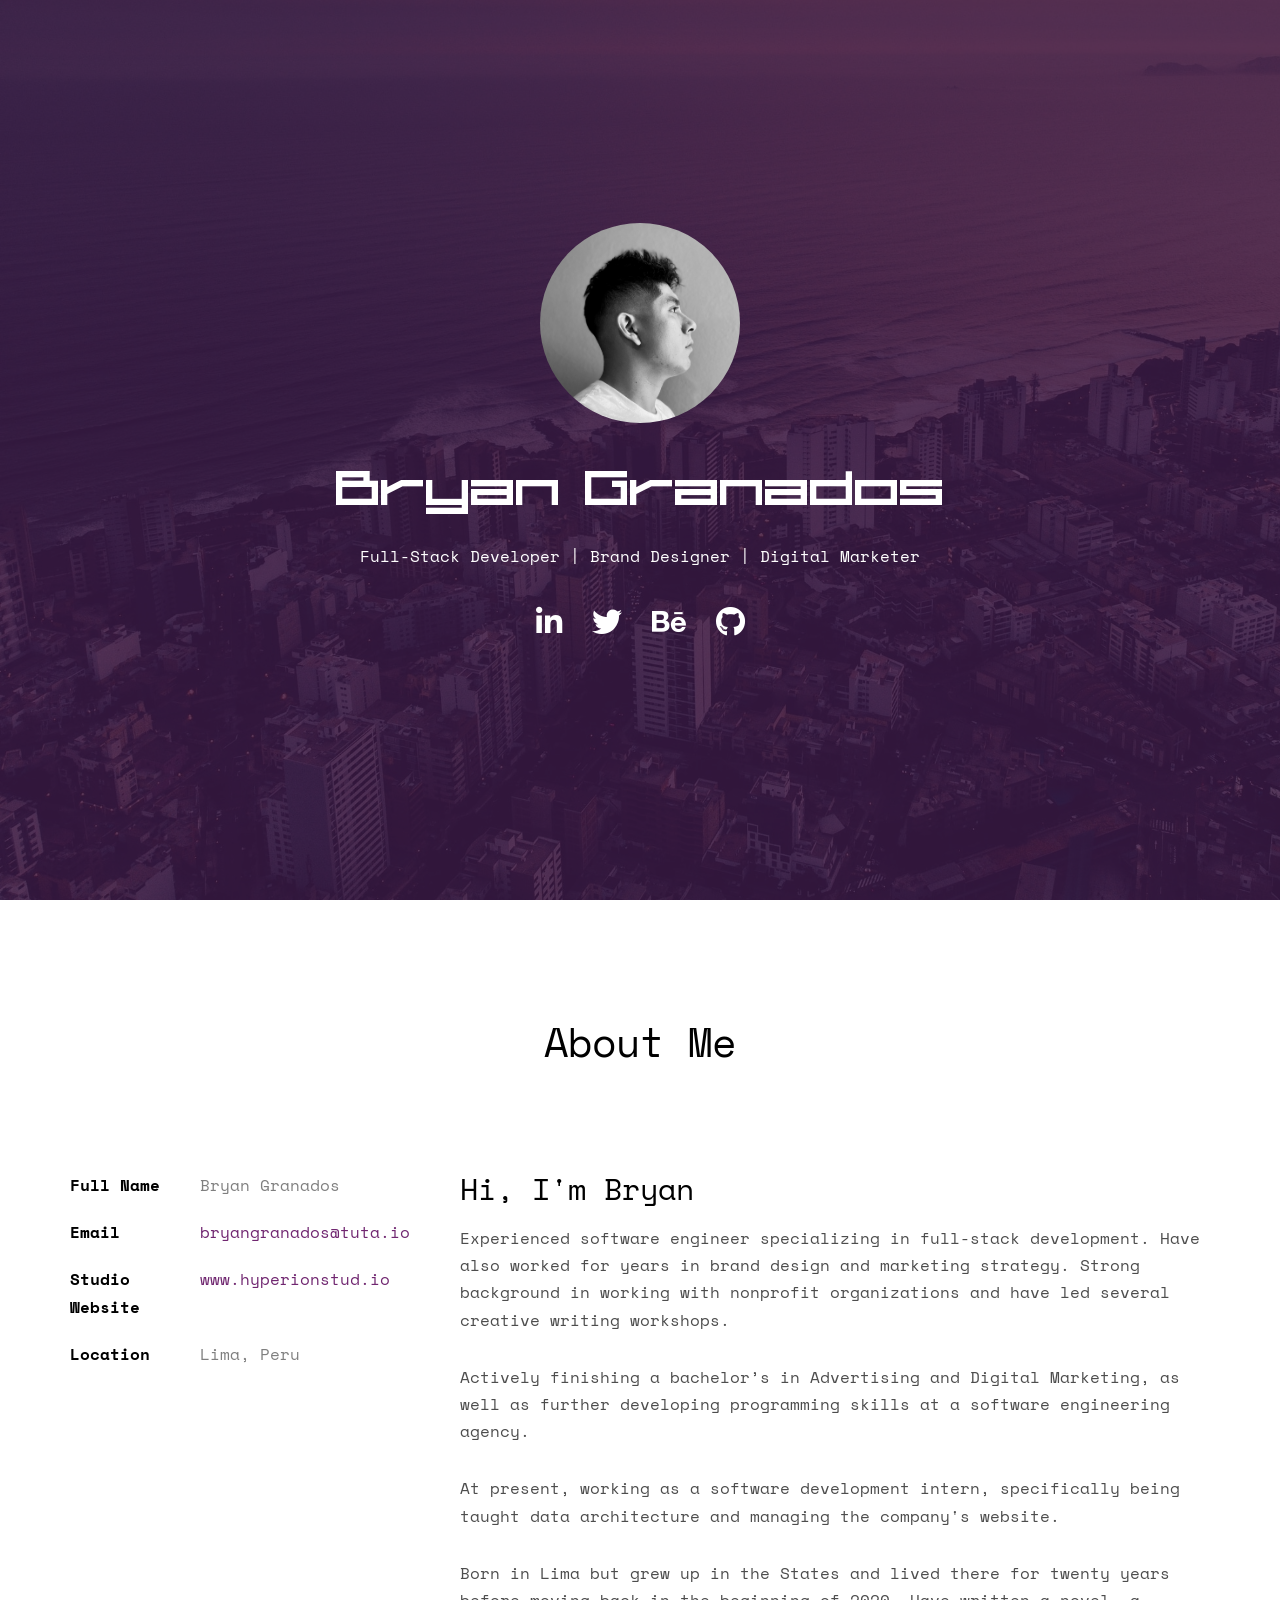
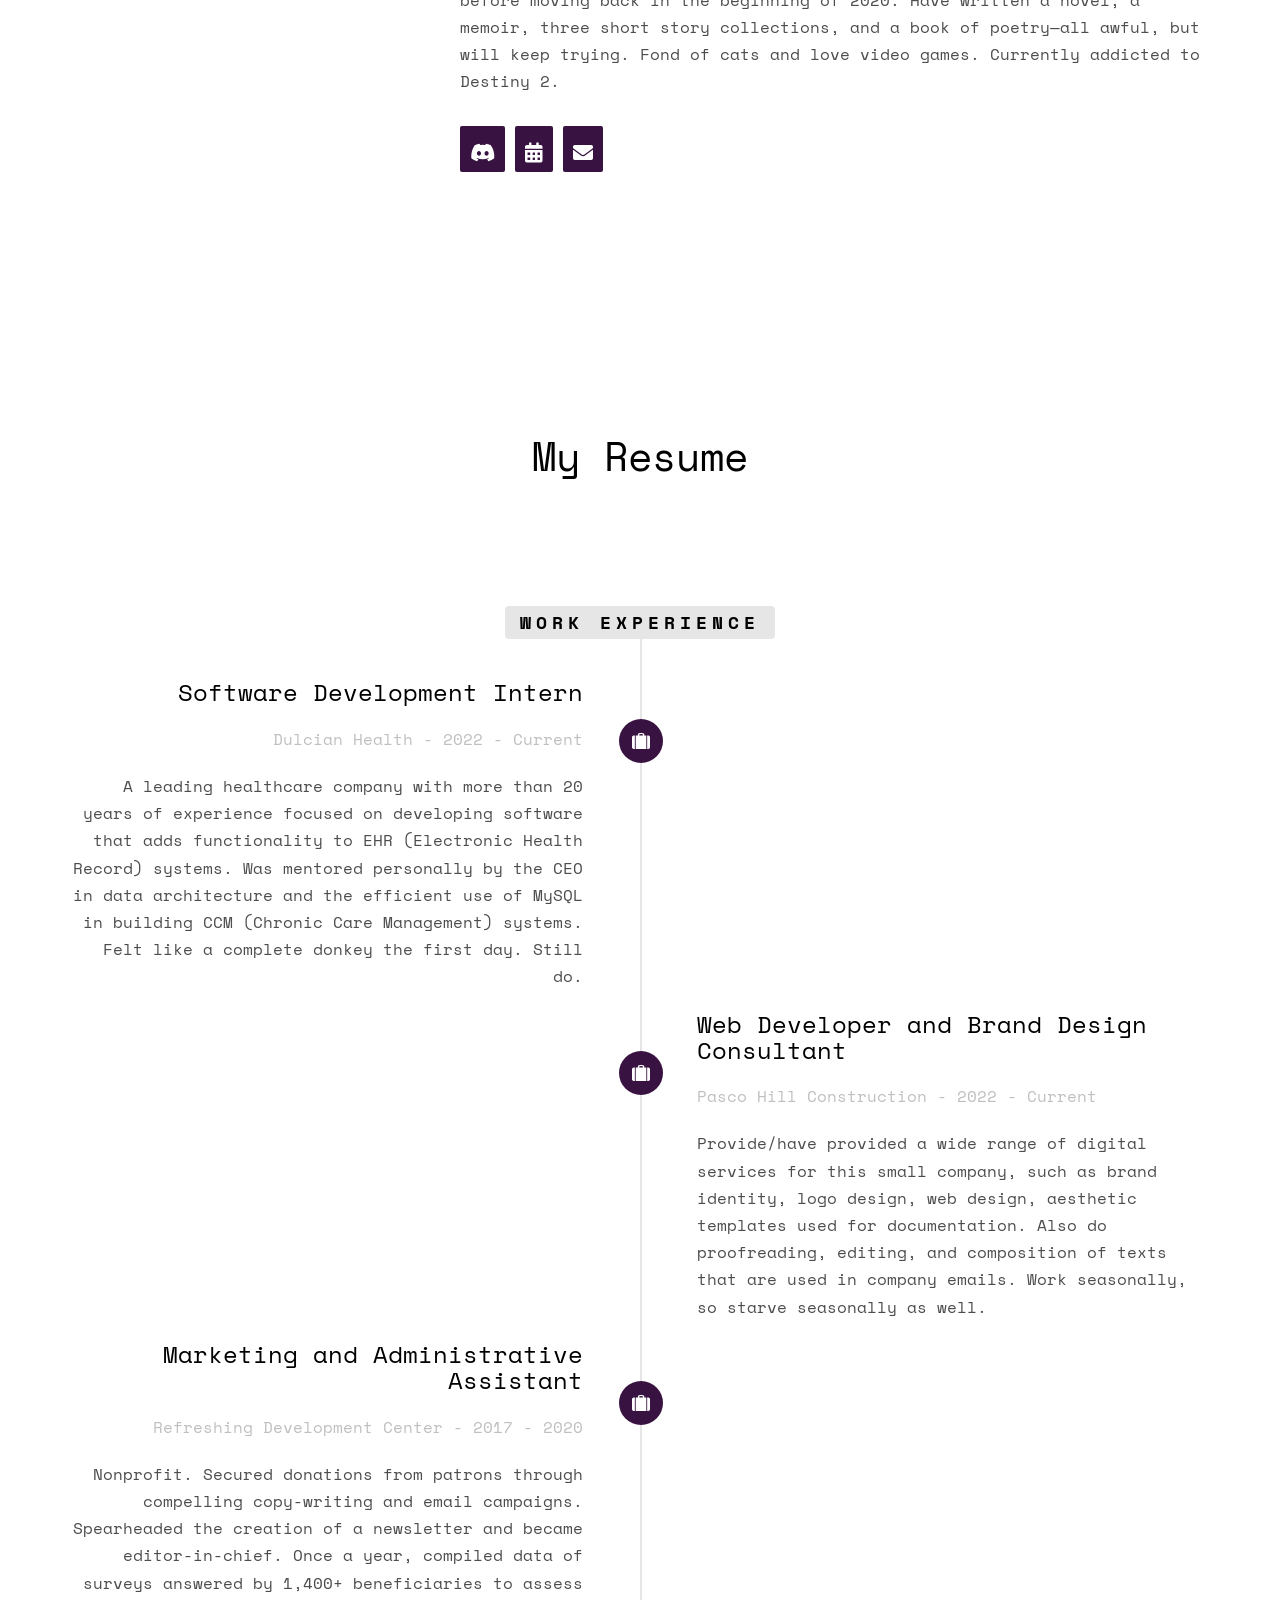
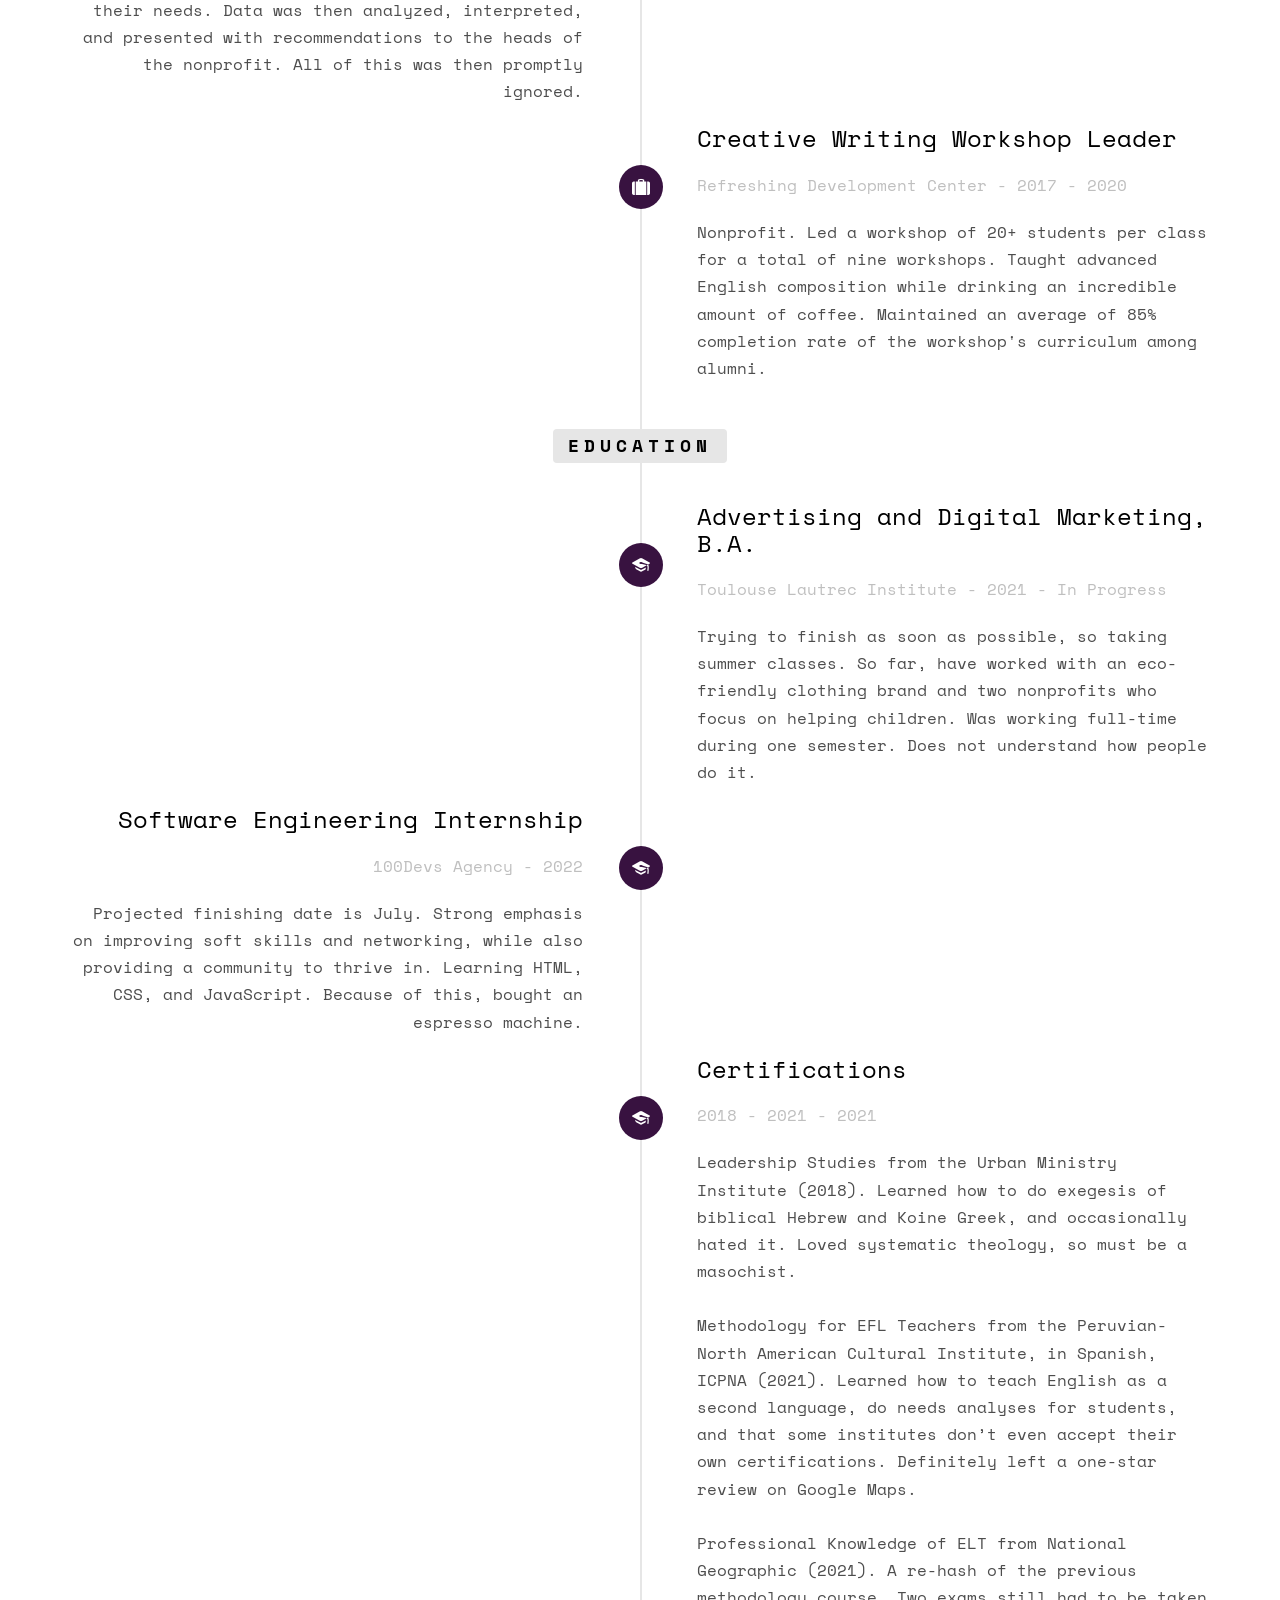
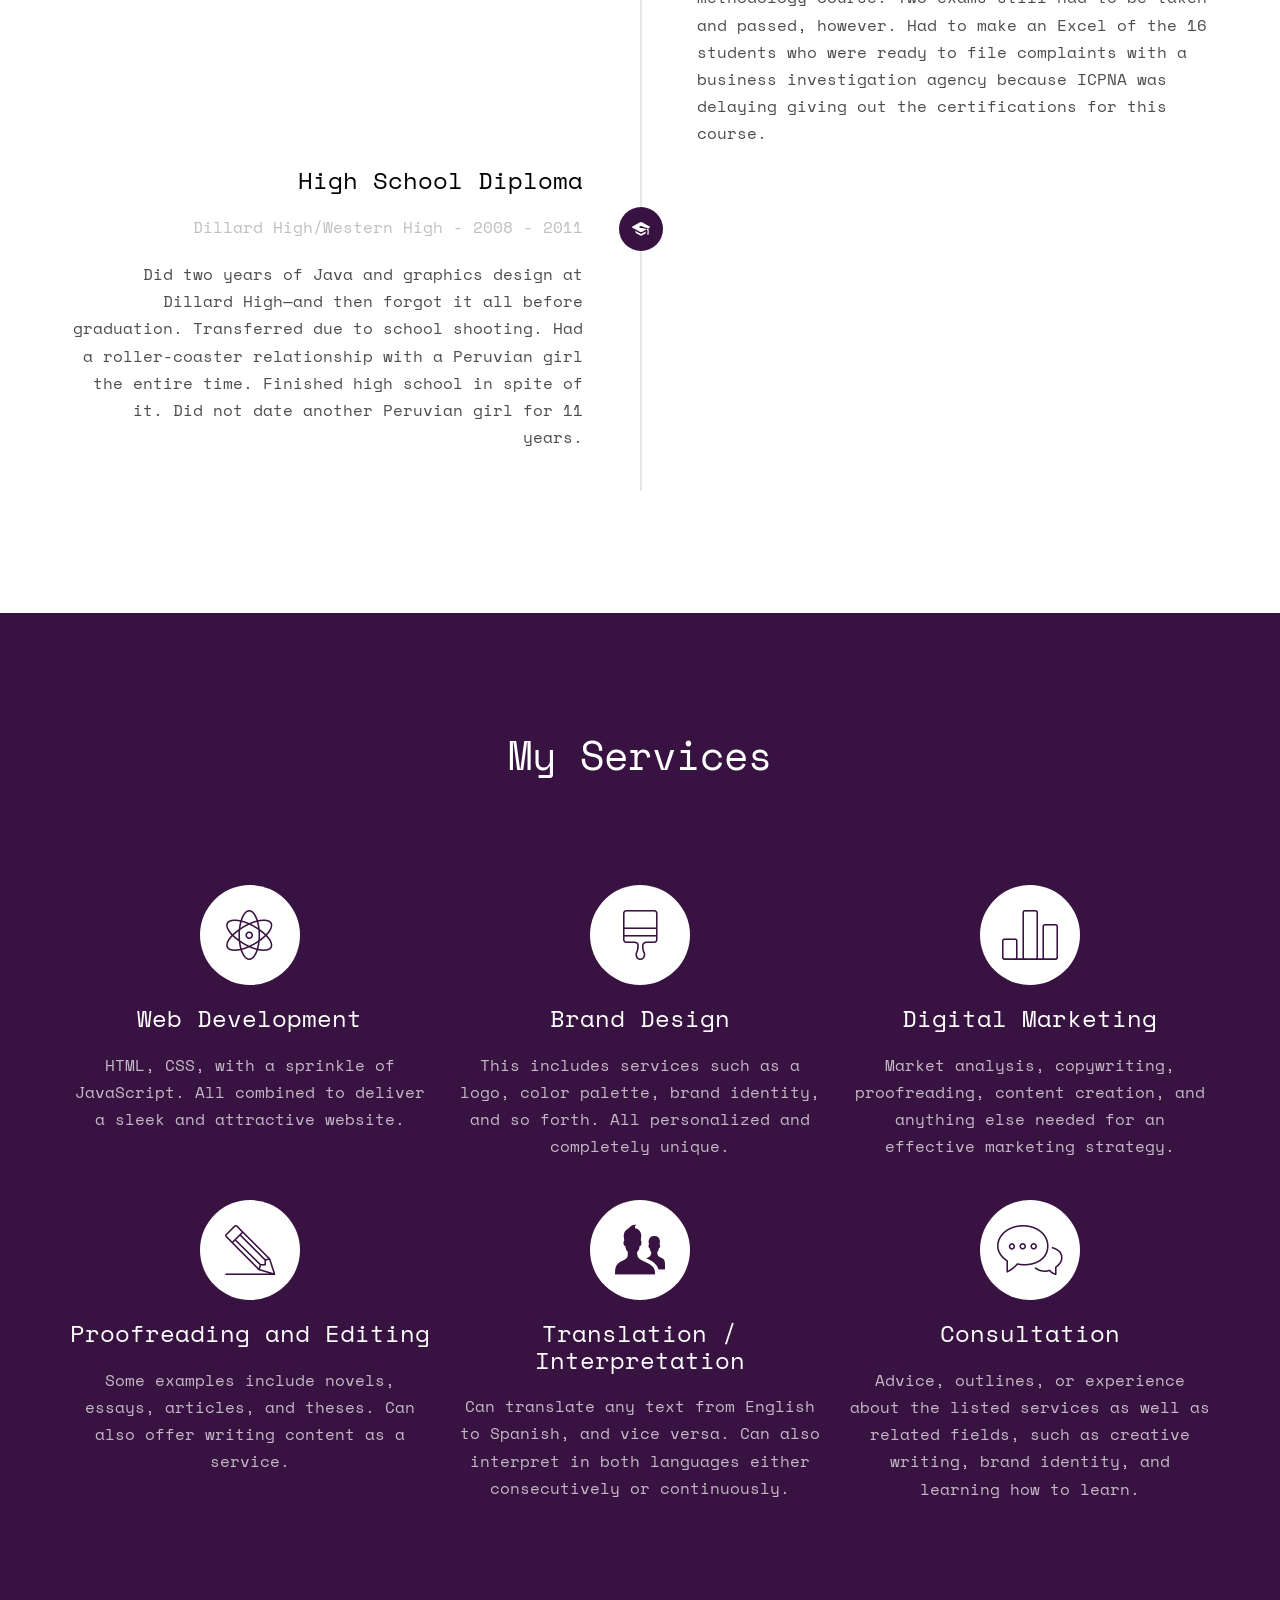
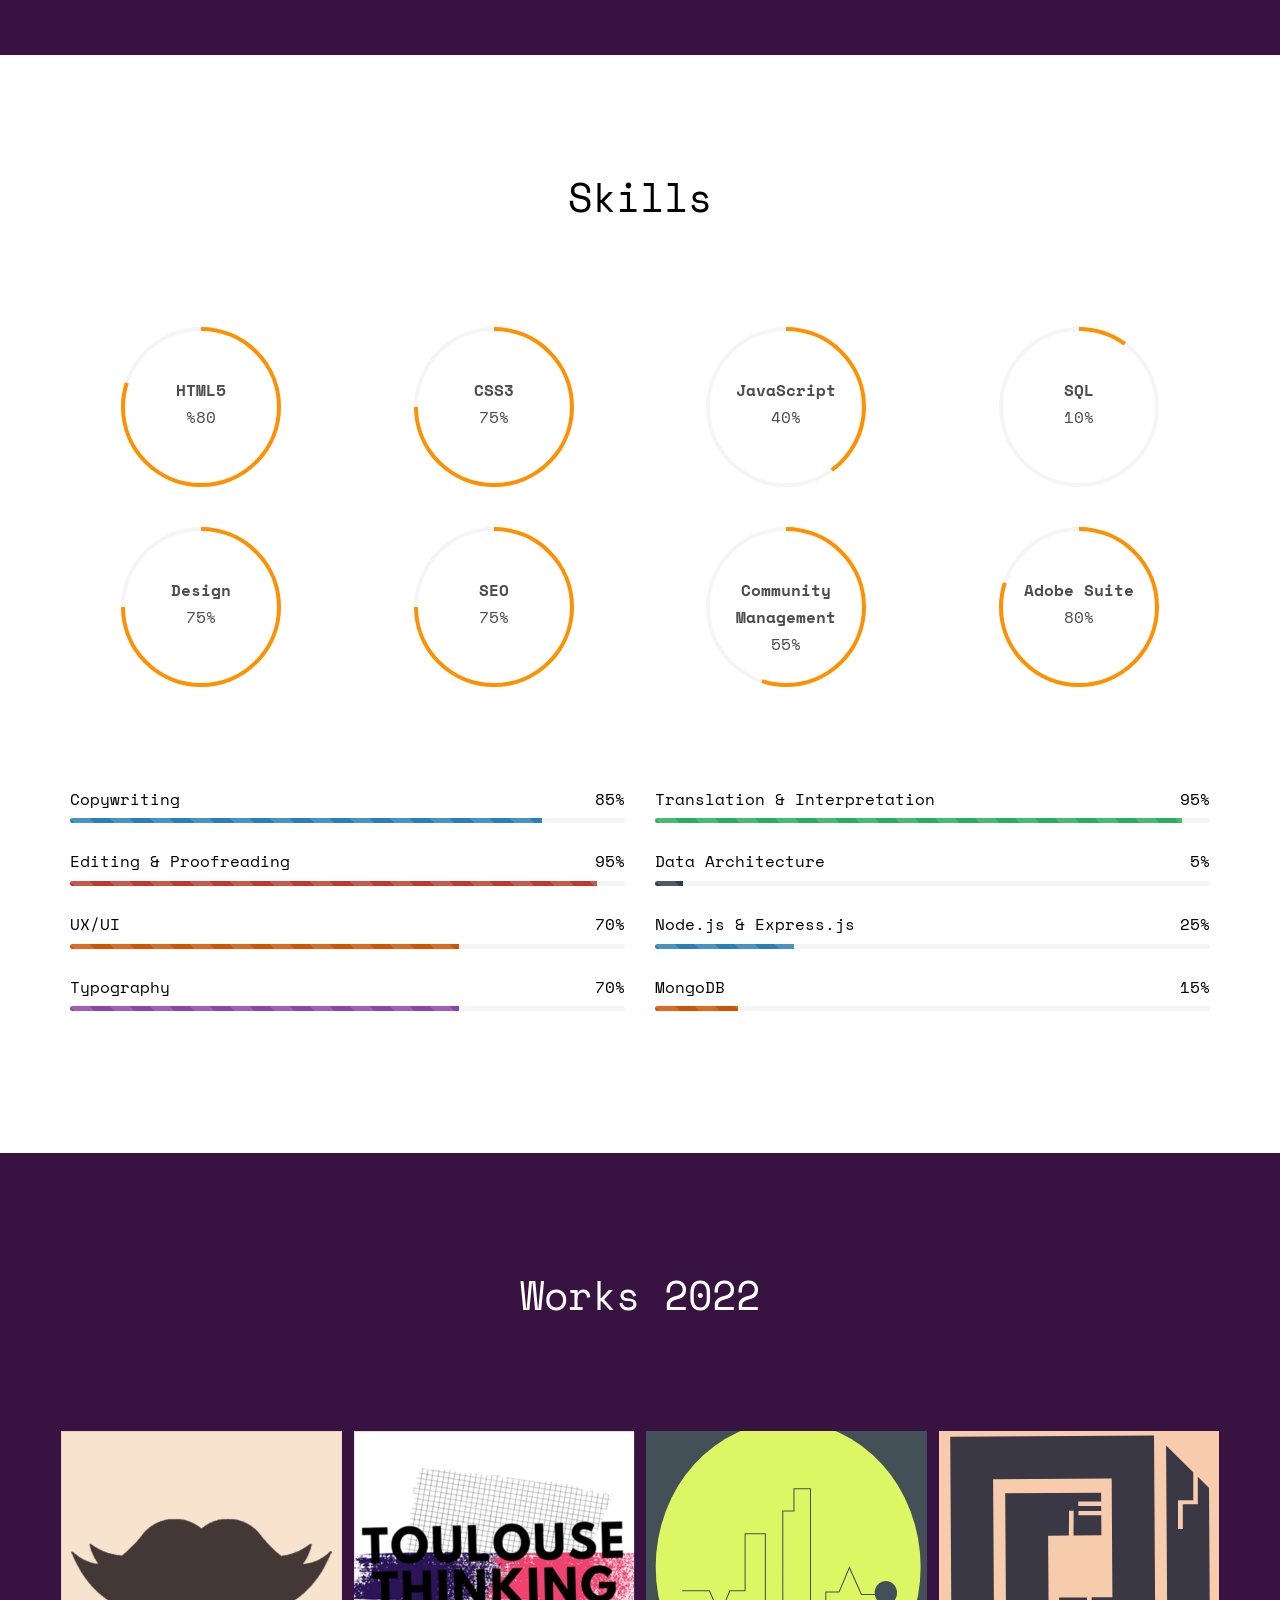
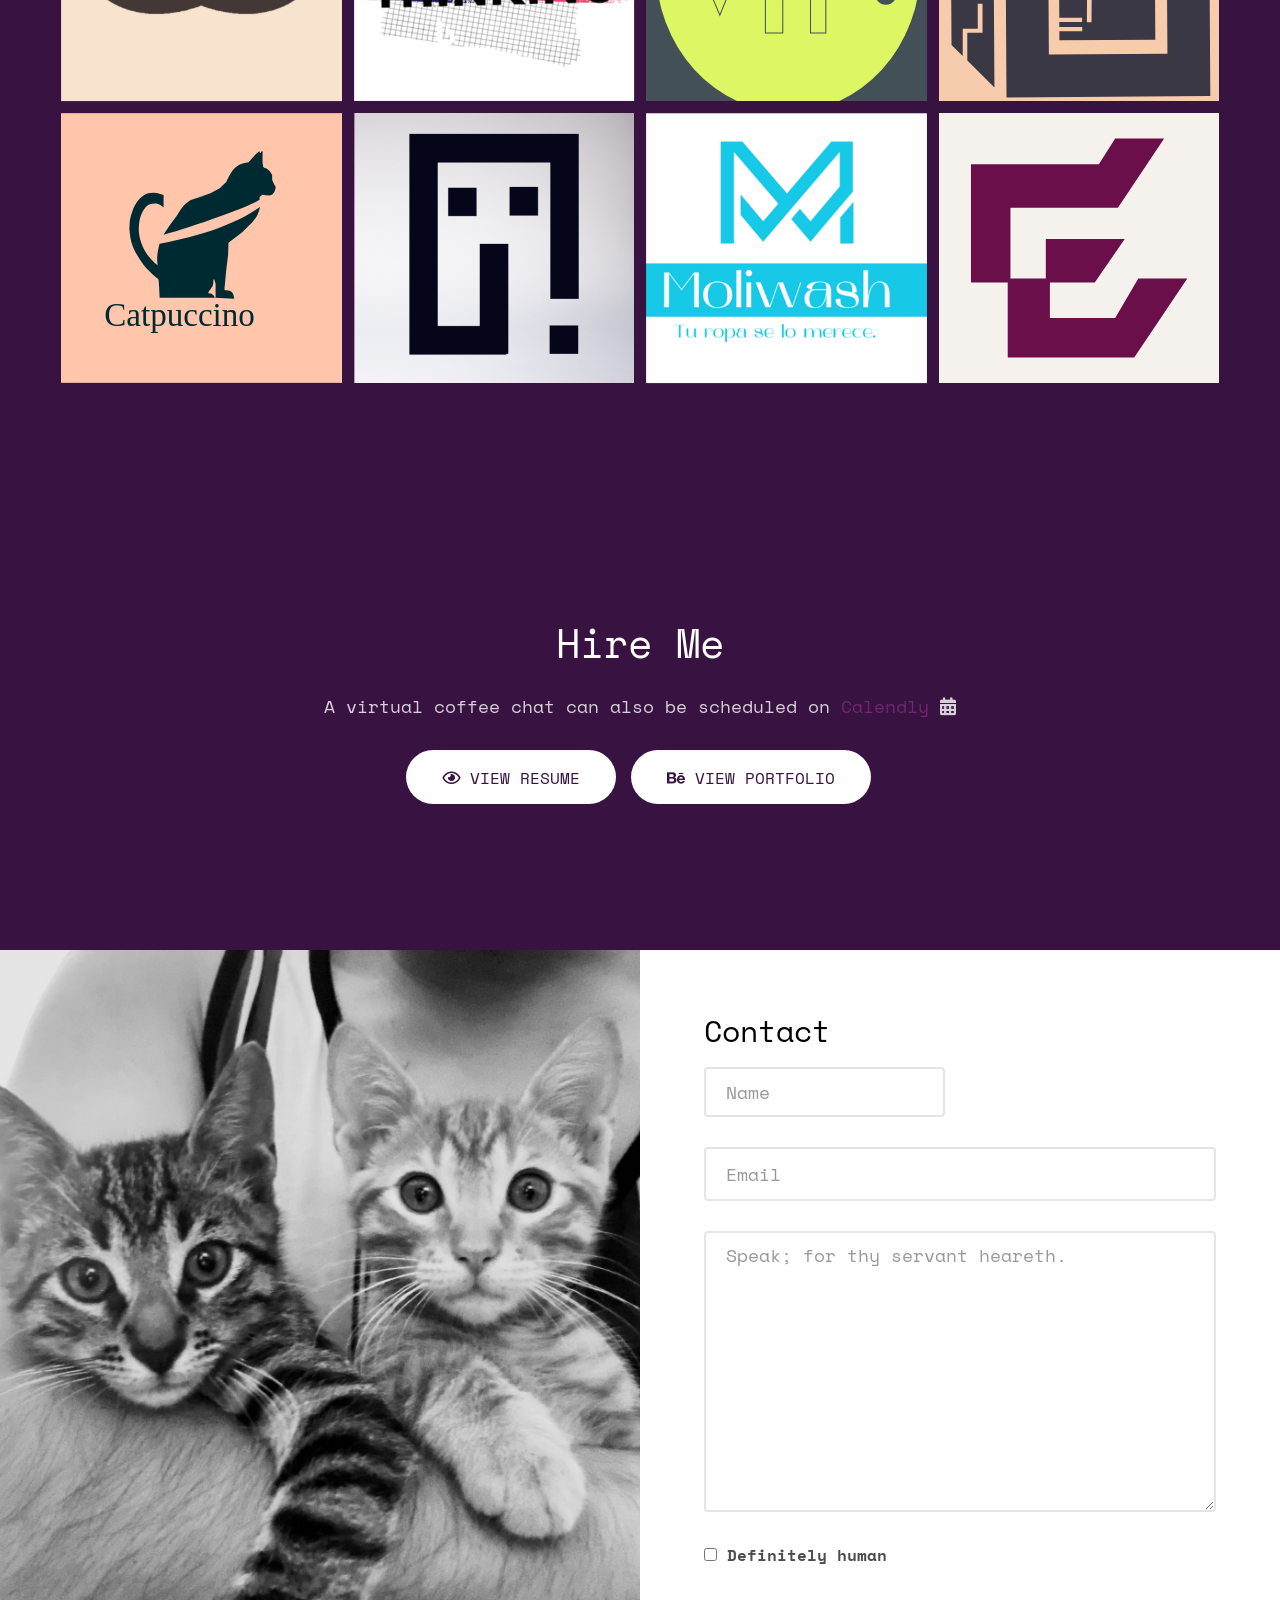
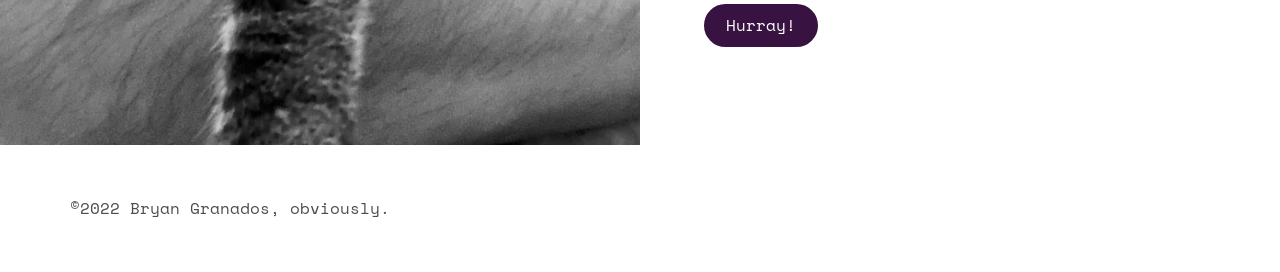
==== index.html @ 91c25e56 "Google Analytics added" ====
<!DOCTYPE HTML>
<html lang="en">
	<head>
	<meta charset="utf-8">
	<meta http-equiv="X-UA-Compatible" content="IE=edge">
	<title>Hi, I'm Bryan</title>
	<link rel="icon" type="image/x-icon" href="/images/favicon.svg">
	<meta name="viewport" content="width=device-width, initial-scale=1">
	<meta name="description" content="Bryan Granados is a full-stack developer, brand designer, and marketer." />
	<meta name="keywords" content="bryan granados, web design, developer, designer, brand, marketing, professional, full-stack" />
	<meta name="author" content="Bryan Granados" />

	<meta property="og:locale" content="en_US"/>
	<meta property="og:title" content="Bryan Granados, Linkedin"/>
	<meta property="og:image" content="https://media-exp1.licdn.com/dms/image/C4D03AQHZXo2Bi55VeQ/profile-displayphoto-shrink_200_200/0/1646763130594?e=1655942400&v=beta&t=95ZKTLMIaG8FXRNh-qiowN7ZBioCobH-92ixFJHvFZk"/>
	<meta property="og:url" content="https://www.linkedin.com/in/bryangranados/"/>
	<meta property="og:site_name" content="Bryan Granados, Linkedin"/>
	<meta property="og:description" content="Bryan Granados is a full-stack developer."/>
	<meta name="twitter:title" content="Bryan" />
	<meta name="twitter:image" content="https://twitter.com/diathekez/photo" />
	<meta name="twitter:url" content="https://twitter.com/diathekez/" />
	<meta name="twitter:card" content="summary_large_image" />
	<meta name="twitter:creator" content="@diathekez"/>
	<meta name="twitter:description" content="The personal Twitter of Bryan Granados"/>

	<link href="https://fonts.googleapis.com/css?family=Space+Mono" rel="stylesheet">
	<link href="https://fonts.googleapis.com/css?family=Kaushan+Script" rel="stylesheet">
	

	<link rel="stylesheet" href="css/animate.css">
	<link rel="stylesheet" href="css/icomoon.css">
	<link rel="stylesheet" href="css/bootstrap.css">
	<link rel="stylesheet" href="css/style.css">


	<script src="js/modernizr-2.6.2.min.js"></script>
	<script async src="https://www.googletagmanager.com/gtag/js?id=G-N76KSJEHMQ"></script>
	<script>window.dataLayer = window.dataLayer || []; function gtag(){dataLayer.push(arguments);} gtag('js', new Date()); gtag('config', 'G-N76KSJEHMQ');</script>
	<!-- FOR IE9 below -->
	<!--[if lt IE 9]>
	<script src="js/respond.min.js"></script>
	<![endif]-->

	</head>
	<body>
		
	<div class="fh5co-loader"></div>
	
	<div id="page">	
	<header id="fh5co-header" class="fh5co-cover js-fullheight" role="banner" style="background-image:url(images/miraflores-lima_bg.jpg);" data-stellar-background-ratio="0.5">
		<div class="overlay"></div>
		<div class="container">
			<div class="row">
				<div class="col-md-8 col-md-offset-2 text-center">
					<div class="display-t js-fullheight">
						<div class="display-tc js-fullheight animate-box" data-animate-effect="fadeIn">
							<div class="profile-thumb" style="background: url(images/bryangranados.jpg);"></div>
							<h1>Bryan Granados</h1>
							<h3><span>Full-Stack Developer | Brand Designer | Digital Marketer</span></h3>
							<p>
								<ul class="fh5co-social-icons">
									<li><a href="https://www.linkedin.com/in/bryangranados/"><i class="icon brands fa-linkedin-in"></i></a></li>
									<li><a href="https://twitter.com/diathekez"><i class="icon brands fa-twitter"></i></a></li>
									<li><a href="https://www.behance.net/bryan_granados"><i class="icon brands fa-behance"></i></a></li>
									<li><a href="https://github.com/diathekez"><i class="icon brands fa-github"></i></a></li>
								</ul>
							</p>
						</div>
					</div>
				</div>
			</div>
		</div>
	</header>

	<div id="fh5co-about" class="animate-box">
		<div class="container">
			<div class="row">
				<div class="col-md-8 col-md-offset-2 text-center fh5co-heading">
					<h2>About Me</h2>
				</div>
			</div>
			<div class="row">
				<div class="col-md-4">
					<ul class="info">
						<li><span class="first-block">Full Name</span><span class="second-block">Bryan Granados</span></li>
						<li><span class="first-block">Email</span><span class="second-block"><a href="mailto:bryangranados@tuta.io?subject=Greetings%20Bryan&amp;body=Do%20you%20like%20green%20eggs%20and%20ham%3F">bryangranados@tuta.io</a></span></li>
						<li><span class="first-block">Studio Website</span><span class="second-block"><a href="#">www.hyperionstud.io</a></span></li>
						<li><span class="first-block">Location</span><span class="second-block">Lima, Peru</span></li>
					</ul>
				</div>
				<div class="col-md-8">
					<h2>Hi, I'm Bryan</h2>
					<p>Experienced software engineer specializing in full-stack development. Have also worked for years in brand design and marketing strategy. Strong background in working with nonprofit organizations and have led several creative writing workshops.</p>
					<p>Actively finishing a bachelor&#8217;s in Advertising and Digital Marketing, as well as further developing programming skills at a software engineering agency.</p>
					<p>At present, working as a software development intern, specifically being taught data architecture and managing the company's website.</p>
					<p>Born in Lima but grew up in the States and lived there for twenty years before moving back in the beginning of 2020. Have written a novel, a memoir, three short story collections, and a book of poetry&#8212;all awful, but will keep trying. Fond of cats and love video games. Currently addicted to Destiny 2.</p>
					<p>
						<ul class="fh5co-social-icons">
							<li><a href="https://discord.gg/CqX94m2YJV"><i class="icon brands fa-discord"></i></a></li>
							<li><a href="https://calendly.com/bryangranados/chat"><i class="icon solid fa-calendar-alt"></i></a></li>
							<li><a href="mailto:bryangranados@tuta.io"><i class="icon solid fa-envelope"></i></a></li>
						</ul>
					</p>
				</div>
			</div>
		</div>
	</div>

	<div id="fh5co-resume" class="fh5co-bg-color">
		<div class="container">
			<div class="row animate-box">
				<div class="col-md-8 col-md-offset-2 text-center fh5co-heading">
					<h2>My Resume</h2>
				</div>
			</div>
			<div class="row">
				<div class="col-md-12 col-md-offset-0">
					<ul class="timeline">
						<li class="timeline-heading text-center animate-box">
							<div><h3>Work Experience</h3></div>
						</li>
						<li class="animate-box timeline-unverted">
							<div class="timeline-badge"><i class="icon-suitcase"></i></div>
							<div class="timeline-panel">
								<div class="timeline-heading">
									<h3 class="timeline-title">Software Development Intern</h3>
									<span class="company">Dulcian Health - 2022 - Current</span>
								</div>
								<div class="timeline-body">
									<p>A leading healthcare company with more than 20 years of experience focused on developing software that adds functionality to EHR (Electronic Health Record) systems. Was mentored personally by the CEO in data architecture and the efficient use of MySQL in building CCM (Chronic Care Management) systems. Felt like a complete donkey the first day. Still do.</p>
								</div>
							</div>
						</li>
						<li class="timeline-inverted animate-box">
							<div class="timeline-badge"><i class="icon-suitcase"></i></div>
							<div class="timeline-panel">
								<div class="timeline-heading">
									<h3 class="timeline-title">Web Developer and Brand Design Consultant</h3>
									<span class="company">Pasco Hill Construction - 2022 - Current</span>
								</div>
								<div class="timeline-body">
									<p>Provide/have provided a wide range of digital services for this small company, such as brand identity, logo design, web design, aesthetic templates used for documentation. Also do proofreading, editing, and composition of texts that are used in company emails. Work seasonally, so starve seasonally as well.</p>
								</div>
							</div>
						</li>
						<li class="animate-box timeline-unverted">
							<div class="timeline-badge"><i class="icon-suitcase"></i></div>
							<div class="timeline-panel">
								<div class="timeline-heading">
									<h3 class="timeline-title">Marketing and Administrative Assistant</h3>
									<span class="company">Refreshing Development Center - 2017 - 2020</span>
								</div>
								<div class="timeline-body">
									<p>Nonprofit. Secured donations from patrons through compelling copy-writing and email campaigns. Spearheaded the creation of a newsletter and became editor-in-chief. Once a year, compiled data of surveys answered by 1,400+ beneficiaries to assess their needs. Data was then analyzed, interpreted, and presented with recommendations to the heads of the nonprofit. All of this was then promptly ignored.</p>
								</div>
							</div>
						</li>
						<li class="timeline-inverted animate-box">
							<div class="timeline-badge"><i class="icon-suitcase"></i></div>
							<div class="timeline-panel">
								<div class="timeline-heading">
									<h3 class="timeline-title">Creative Writing Workshop Leader</h3>
									<span class="company">Refreshing Development Center - 2017 - 2020</span>
								</div>
								<div class="timeline-body">
									<p>Nonprofit. Led a workshop of 20+ students per class for a total of nine workshops. Taught advanced English composition while drinking an incredible amount of coffee. Maintained an average of 85% completion rate of the workshop&#39;s curriculum among alumni.</p>
								</div>
							</div>
						</li>

						<br>
						<li class="timeline-heading text-center animate-box">
							<div><h3>Education</h3></div>
						</li>
						<li class="timeline-inverted animate-box">
							<div class="timeline-badge"><i class="icon-graduation-cap"></i></div>
							<div class="timeline-panel">
								<div class="timeline-heading">
									<h3 class="timeline-title">Advertising and Digital Marketing,<br>B.A.</h3>
									<span class="company">Toulouse Lautrec Institute - 2021 - In Progress</span>
								</div>
								<div class="timeline-body">
									<p>Trying to finish as soon as possible, so taking summer classes. So far, have worked with an eco-friendly clothing brand and two nonprofits who focus on helping children. Was working full-time during one semester. Does not understand how people do it.</p>
								</div>
							</div>
						</li>
						<li class="animate-box timeline-unverted">
							<div class="timeline-badge"><i class="icon-graduation-cap"></i></div>
							<div class="timeline-panel">
								<div class="timeline-heading">
									<h3 class="timeline-title">Software Engineering Internship</h3>
									<span class="company">100Devs Agency - 2022</span>
								</div>
								<div class="timeline-body">
									<p>Projected finishing date is July. Strong emphasis on improving soft skills and networking, while also providing a community to thrive in. Learning HTML, CSS, and JavaScript. Because of this, bought an espresso machine.</p>
								</div>
							</div>
						</li>
						<li class="timeline-inverted animate-box">
							<div class="timeline-badge"><i class="icon-graduation-cap"></i></div>
							<div class="timeline-panel">
								<div class="timeline-heading">
									<h3 class="timeline-title">Certifications</h3>
									<span class="company">2018 - 2021 - 2021</span>
								</div>
								<div class="timeline-body">
									<p>Leadership Studies from the Urban Ministry Institute (2018). Learned how to do exegesis of biblical Hebrew and Koine Greek, and occasionally hated it. Loved systematic theology, so must be a masochist.</p>
										<br>
									<p>Methodology for EFL Teachers from the Peruvian-North American Cultural Institute, in Spanish, ICPNA (2021). Learned how to teach English as a second language, do needs analyses for students, and that some institutes don&#8217;t even accept their own certifications. Definitely left a one-star review on Google Maps.</p>
										<br>
									<p>Professional Knowledge of ELT from National Geographic (2021). A re-hash of the previous methodology course. Two exams still had to be taken and passed, however. Had to make an Excel of the 16 students who were ready to file complaints with a business investigation agency because ICPNA was delaying giving out the certifications for this course.</p>
								</div>
							</div>
						</li>
						<li class="animate-box timeline-unverted">
							<div class="timeline-badge"><i class="icon-graduation-cap"></i></div>
							<div class="timeline-panel">
								<div class="timeline-heading">
									<h3 class="timeline-title">High School Diploma</h3>
									<span class="company">Dillard High/Western High - 2008 - 2011</span>
								</div>
								<div class="timeline-body">
									<p>Did two years of Java and graphics design at Dillard High&#8212;and then forgot it all before graduation. Transferred due to school shooting. Had a roller-coaster relationship with a Peruvian girl the entire time. Finished high school in spite of it. Did not date another Peruvian girl for 11 years.</p>
								</div>
							</div>
						</li>
			    	</ul>
				</div>
			</div>
		</div>
	</div>
	

	<div id="fh5co-features" class="animate-box">
		<div class="container">
			<div class="services-padding">
				<div class="row">
					<div class="col-md-8 col-md-offset-2 text-center fh5co-heading">
						<h2>My Services</h2>
					</div>
				</div>
				<div class="row">
					<div class="col-md-4 text-center">
						<div class="feature-left">
							<span class="icon">
								<i class="icon-genius"></i>
							</span>
							<div class="feature-copy">
								<h3>Web Development</h3>
								<p>HTML, CSS, with a sprinkle of JavaScript. All combined to deliver a sleek and attractive website.</p>
							</div>
						</div>
					</div>

					<div class="col-md-4 text-center">
						<div class="feature-left">
							<span class="icon">
								<i class="icon-paintbrush"></i>
							</span>
							<div class="feature-copy">
								<h3>Brand Design</h3>
								<p>This includes services such as a logo, color palette, brand identity, and so forth. All personalized and completely unique.</p>
							</div>
						</div>

					</div>
					<div class="col-md-4 text-center">
						<div class="feature-left">
							<span class="icon">
								<i class="icon-bargraph"></i>
							</span>
							<div class="feature-copy">
								<h3>Digital Marketing</h3>
								<p>Market analysis, copywriting, proofreading, content creation, and anything else needed for an effective marketing strategy.</p>
							</div>
						</div>
					</div>
				</div>


				<div class="row">
					<div class="col-md-4 text-center">

						<div class="feature-left">
							<span class="icon">
								<i class="icon-pencil"></i>
							</span>
							<div class="feature-copy">
								<h3>Proofreading and Editing</h3>
								<p>Some examples include novels, essays, articles, and theses. Can also offer writing content as a service.</p>
							</div>
						</div>

					</div>

					<div class="col-md-4 text-center">
						<div class="feature-left">
							<span class="icon">
								<i class="icon-users"></i>
							</span>
							<div class="feature-copy">
								<h3>Translation / Interpretation</h3>
								<p>Can translate any text from English to Spanish, and vice versa. Can also interpret in both languages either consecutively or continuously.</p>
							</div>
						</div>

					</div>
					<div class="col-md-4 text-center">
						<div class="feature-left">
							<span class="icon">
								<i class="icon-chat"></i>
							</span>
							<div class="feature-copy">
								<h3>Consultation</h3>
								<p>Advice, outlines, or experience about the listed services as well as related fields, such as creative writing, brand identity, and learning how to learn.</p>
							</div>
						</div>
					</div>
				</div>
			</div>
		</div>
	</div>

	<div id="fh5co-skills" class="animate-box">
		<div class="container">
			<div class="row">
				<div class="col-md-8 col-md-offset-2 text-center fh5co-heading">
					<h2>Skills</h2>
				</div>
			</div>
			<div class="row row-pb-md">
				<div class="col-md-3 col-sm-6 col-xs-12 text-center">
					<div class="chart" data-percent="80"><span><strong>HTML5</strong>%80</span></div>
				</div>
				<div class="col-md-3 col-sm-6 col-xs-12 text-center">
					<div class="chart" data-percent="75"><span><strong>CSS3</strong>75%</span></div>
				</div>
				<div class="col-md-3 col-sm-6 col-xs-12 text-center">
					<div class="chart" data-percent="40"><span><strong>JavaScript</strong>40%</span></div>
				</div>

				<div class="col-md-3 col-sm-6 col-xs-12 text-center">
					<div class="chart" data-percent="10"><span><strong>SQL</strong>10%</span></div>
				</div>
				<div class="col-md-3 col-sm-6 col-xs-12 text-center">
					<div class="chart" data-percent="75"><span><strong>Design</strong>75%</span></div>
				</div>
				<div class="col-md-3 col-sm-6 col-xs-12 text-center">
					<div class="chart" data-percent="75"><span><strong>SEO</strong>75%</span></div>
				</div>
				<div class="col-md-3 col-sm-6 col-xs-12 text-center">
					<div class="chart" data-percent="55"><span><strong>Community Management</strong>55%</span></div>
				</div>
				<div class="col-md-3 col-sm-6 col-xs-12 text-center">
					<div class="chart" data-percent="80"><span><strong>Adobe Suite</strong>80%</span></div>
				</div>
			</div>
			<div class="row">
				<div class="col-md-6">
					<div class="progress-wrap">
						<h3><span class="name-left">Copywriting</span><span class="value-right">85%</span></h3>
						<div class="progress">
						  <div class="progress-bar progress-bar-1 progress-bar-striped active" role="progressbar"
						  aria-valuenow="85" aria-valuemin="0" aria-valuemax="100" style="width:85%">
						  </div>
						</div>
					</div>
					<div class="progress-wrap">
						<h3><span class="name-left">Editing & Proofreading</span><span class="value-right">95%</span></h3>
						<div class="progress">
						  <div class="progress-bar progress-bar-2 progress-bar-striped active" role="progressbar"
						  aria-valuenow="95" aria-valuemin="0" aria-valuemax="100" style="width:95%">
						  </div>
						</div>
					</div>
					<div class="progress-wrap">
						<h3><span class="name-left">UX/UI</span><span class="value-right">70%</span></h3>
						<div class="progress">
						  <div class="progress-bar progress-bar-3 progress-bar-striped active" role="progressbar"
						  aria-valuenow="70" aria-valuemin="0" aria-valuemax="100" style="width:70%">
						  </div>
						</div>
					</div>
					<div class="progress-wrap">
						<h3><span class="name-left">Typography</span><span class="value-right">70%</span></h3>
						<div class="progress">
						  <div class="progress-bar progress-bar-4 progress-bar-striped active" role="progressbar"
						  aria-valuenow="70" aria-valuemin="0" aria-valuemax="100" style="width:70%">
						  </div>
						</div>
					</div>
				</div>
				<div class="col-md-6">
					<div class="progress-wrap">
						<h3><span class="name-left">Translation & Interpretation</span><span class="value-right">95%</span></h3>
						<div class="progress">
						  <div class="progress-bar progress-bar-5 progress-bar-striped active" role="progressbar"
						  aria-valuenow="95" aria-valuemin="0" aria-valuemax="100" style="width:95%">
						  </div>
						</div>
					</div>
					<div class="progress-wrap">
						<h3><span class="name-left">Data Architecture</span><span class="value-right">5%</span></h3>
						<div class="progress">
						  <div class="progress-bar progress-bar-striped active" role="progressbar"
						  aria-valuenow="5" aria-valuemin="0" aria-valuemax="100" style="width:5%">
						  </div>
						</div>
					</div>
					<div class="progress-wrap">
						<h3><span class="name-left">Node.js & Express.js</span><span class="value-right">25%</span></h3>
						<div class="progress">
						  <div class="progress-bar progress-bar-1 progress-bar-striped active" role="progressbar"
						  aria-valuenow="25" aria-valuemin="0" aria-valuemax="100" style="width:25%">
						  </div>
						</div>
					</div>
					<div class="progress-wrap">
						<h3><span class="name-left">MongoDB</span><span class="value-right">15%</span></h3>
						<div class="progress">
						  <div class="progress-bar progress-bar-3 progress-bar-striped active" role="progressbar"
						  aria-valuenow="15" aria-valuemin="0" aria-valuemax="100" style="width:15%">
						  </div>
						</div>
					</div>
				</div>
			</div>
		</div>
	</div>

	<div id="fh5co-work" class="fh5co-bg-dark">
		<div class="container">
			<div class="row animate-box">
				<div class="col-md-8 col-md-offset-2 text-center fh5co-heading">
					<h2>Works 2022</h2>
				</div>
			</div>
			<div class="row">
				<div class="col-md-3 text-center col-padding animate-box">
					<a href="https://elbigote.netlify.app/" class="work" style="background-image: url(images/elbigote_website.png);">
						<div class="desc">
							<h3>El Bigote</h3>
							<span>Web Development</span>
						</div>
					</a>
				</div>
				<div class="col-md-3 text-center col-padding animate-box">
					<a href="http://www.toulousethinking.info/" class="work" style="background-image: url(images/toulousethinking_website.png);">
						<div class="desc">
							<h3>Toulouse Thinking</h3>
							<span>Web Development</span>
						</div>
					</a>
				</div>
				<div class="col-md-3 text-center col-padding animate-box">
					<a href="http://iglesialaciudad.pe/" class="work" style="background-image: url(images/laciudad.svg);">
						<div class="desc">
							<h3>La Ciudad - In Progress</h3>
							<span>Web Development, Brand Identity, & Marketing Strategy</span>
						</div>
					</a>
				</div>
				<div class="col-md-3 text-center col-padding animate-box">
					<a href="https://theforumsociety.org/" class="work" style="background-image: url(images/theforumsociety_logotype.svg);">
						<div class="desc">
							<h3>The Forum Society - In Progress</h3>
							<span>Web Development & Brand Design</span>
						</div>
					</a>
				</div>
				<div class="col-md-3 text-center col-padding animate-box">
					<a href="https://dribbble.com/shots/18050364-Catpuccino-Logotype" class="work" style="background-image: url(images/catpuccino_logotype.svg);">
						<div class="desc">
							<h3>Catpuccino</h3>
							<span>Logotype</span>
						</div>
					</a>
				</div>
				<div class="col-md-3 text-center col-padding animate-box">
					<a href="https://dribbble.com/shots/18050290-Indifferent-Ghost-Logomark-Proposal" class="work" style="background-image: url(images/ig_logomark.svg);">
						<div class="desc">
							<h3>Indifferent Ghost</h3>
							<span>Logomark</span>
						</div>
					</a>
				</div>
				<div class="col-md-3 text-center col-padding animate-box">
					<a href="assets/Moliwash_Brand Overview.pdf" target="_blank" class="work" style="background-image: url(images/moliwash_brand-identity.png);">
						<div class="desc">
							<h3>Moliwash</h3>
							<span>Brand Identity</span>
						</div>
					</a>
				</div>
				<div class="col-md-3 text-center col-padding animate-box">
					<a href="https://epanosentertainment.com/" class="work" style="background-image: url(images/epanos-entertainment_logo.svg);">
						<div class="desc">
							<h3>Epanos Entertainment - In Progress</h3>
							<span>Web Development, Brand Identity, & Community Management</span>
						</div>
					</a>
				</div>
			</div>
		</div>
	</div>
	
	<div id="fh5co-started" class="fh5co-bg-dark">
		<div class="overlay"></div>
		<div class="container">
			<div class="row animate-box">
				<div class="col-md-8 col-md-offset-2 text-center fh5co-heading">
					<h2>Hire Me</h2>
					<p>A virtual coffee chat can also be scheduled on <a href="https://calendly.com/bryangranados/chat">Calendly </a><i class="icon solid fa-calendar-alt"></i></p>
					<p><a href="assets/BryanGranados_Resume.pdf" target="_blank" class="btn btn-default btn-lg"><i class="icon fa-eye"></i> View resume</a>
						<a href="https://www.behance.net/gallery/145445631/Project-Portfolio-2021-2022" target="_blank" class="btn btn-default btn-lg"><i class="icon brands fa-behance"></i> View portfolio</a>
					</p>
				</div>
			</div>
		</div>
	</div>

	<div id="fh5co-consult">
		<div class="video fh5co-video" style="background-image: url(images/contact_bg.jpeg);">
			<div class="overlay"></div>
		</div>
		<div class="choose animate-box">
			<h2>Contact</h2>
			<form method="POST" data-netlify="true" onSubmit="submit" data-netlify-honeypot="bot-field" action="/success/" name="bryan-granados-website">
				<p class="hidden">
					<label>
					  This is not for humans: <input name="bot-field"/>
					</label>
				  </p>
				<div class="row form-group">
					<div class="col-md-6">
						<input type="text" name="name" id="name" class="form-control" placeholder="Name">
					</div>
				</div>
				<div class="row form-group">
					<div class="col-md-12">
						<input type="email" name="email" id="email" class="form-control" placeholder="Email">
					</div>
				</div>
				<div class="row form-group">
					<div class="col-md-12">
						<textarea name="message" id="message" cols="30" rows="10" class="form-control" placeholder="Speak; for thy servant heareth."></textarea>
					</div>
				</div>
				<div class="row form-group col-md-12" data-netlify-recaptcha="true">
					<div class="field half">
						<input type="checkbox" id="demo-human" name="demo-human" unchecked required>
						<label for="demo-human">Definitely human</label>
					</div>
				</div>
				<div class="form-group">
					<input type="submit" value="Hurray!" class="btn btn-primary">
				</div>

			</form>	
		</div>
	</div>
	
	<div id="fh5co-footer">
		<div class="container">
			<div class="row">
				<div class="col-md-12">
					<p>&copy;2022 Bryan Granados, obviously.</p>
				</div>
			</div>
		</div>
	</div>

	<div class="gototop js-top">
		<a href="#" class="js-gotop"><i class="icon-arrow-up22"></i></a>
	</div>
	
	<script src="js/jquery.min.js"></script>
	<script src="js/jquery.easing.1.3.js"></script>
	<script src="js/bootstrap.min.js"></script>
	<script src="js/jquery.waypoints.min.js"></script>
	<script src="js/jquery.stellar.min.js"></script>
	<script src="js/jquery.easypiechart.min.js"></script>
	
	<script src="js/main.js"></script>

	</body>
</html>
---- css/style.css ----
@import url(../css/fontawesome-all.min.css);

@font-face {
  font-family: 'icomoon';
  src: url("../fonts/icomoon/icomoon.eot?srf3rx");
  src: url("../fonts/icomoon/icomoon.eot?srf3rx#iefix") format("embedded-opentype"), url("../fonts/icomoon/icomoon.ttf?srf3rx") format("truetype"), url("../fonts/icomoon/icomoon.woff?srf3rx") format("woff"), url("../fonts/icomoon/icomoon.svg?srf3rx#icomoon") format("svg");
  font-weight: normal;
  font-style: normal;
}

@font-face {font-family: FerriteCoreDX; src: url('FerriteCoreDX-Medium.otf');}
@font-face { font-family: FerriteCoreDX; font-weight: bold; src: url('FerriteCoreDX-Medium.otf');}

body {
  font-family: "Space Mono", Arial, serif;
  font-weight: 400;
  font-size: 16px;
  line-height: 1.7;
  color: #4d4d4d;
  background: #fff;
}

#page {
  position: relative;
  overflow-x: hidden;
  width: 100%;
  height: 100%;
  -webkit-transition: 0.5s;
  -o-transition: 0.5s;
  transition: 0.5s;
}
.offcanvas #page {
  overflow: hidden;
  position: absolute;
}
.offcanvas #page:after {
  -webkit-transition: 2s;
  -o-transition: 2s;
  transition: 2s;
  position: absolute;
  top: 0;
  right: 0;
  bottom: 0;
  left: 0;
  z-index: 101;
  background: rgba(0, 0, 0, 0.7);
  content: "";
}

a {
  color: #702670;
  -webkit-transition: 0.5s;
  -o-transition: 0.5s;
  transition: 0.5s;
}
a:hover, a:active, a:focus {
  color: #313638;
  outline: none;
  text-decoration: none;
}

p {
  margin-bottom: 30px;
}

h1, h2, h3, h4, h5, h6, figure {
  color: #000;
  font-family: "Space Mono", Arial, serif;
  font-weight: 400;
  margin: 0 0 20px 0;
}

.icon {
  text-decoration: none;
  border-bottom: none;
  position: relative;
}

  .icon:before {
    -moz-osx-font-smoothing: grayscale;
    -webkit-font-smoothing: antialiased;
    display: inline-block;
    font-style: normal;
    font-variant: normal;
    text-rendering: auto;
    line-height: 1;
    text-transform: none !important;
    font-family: 'Font Awesome 5 Free';
    font-weight: 400;
  }

  .icon.solid:before {
    font-weight: 900;
  }

  .icon.brands:before {
    font-family: 'Font Awesome 5 Brands';
  }

  .icon > .label {
    display: none;
  }

::-webkit-selection {
  color: #fff;
  background: #381240;
}

::-moz-selection {
  color: #fff;
  background: #381240;
}

::selection {
  color: #fff;
  background: #381240;
}

#fh5co-header,
.fh5co-cover {
  background-color: transparent;
  background-size: cover;
  background-attachment: fixed;
  position: relative;
  height: 600px;
  width: 100%;
}
#fh5co-header .overlay,
.fh5co-cover .overlay {
  position: absolute;
  top: 0;
  bottom: 0;
  left: 0;
  right: 0;
  background: rgba(56,18,64,0.8);
}
#fh5co-header .display-t,
.fh5co-cover .display-t {
  width: 100%;
  display: table;
}
#fh5co-header .display-tc,
.fh5co-cover .display-tc {
  display: table-cell;
  vertical-align: middle;
  height: 600px;
}
#fh5co-header .display-tc h1, #fh5co-header .display-tc h2, #fh5co-header .display-tc h3,
.fh5co-cover .display-tc h1,
.fh5co-cover .display-tc h2,
.fh5co-cover .display-tc h3 {
  margin: 0;
  padding: 0;
  color: white;
}
#fh5co-header .display-tc h1,
.fh5co-cover .display-tc h1 {
  font-family: "FerriteCoreDX";
  margin-bottom: 30px;
  font-size: 50px;
  line-height: 1.3;
  font-weight: 500;
}
#fh5co-header .display-tc h1 span,
.fh5co-cover .display-tc h1 span {
  padding: 4px 15px;
  position: relative;
}
#fh5co-header .display-tc h1 span:before,
.fh5co-cover .display-tc h1 span:before {
  position: absolute;
  top: 40px;
  left: 0;
  width: 30px;
  height: 4px;
  content: '';
  background: #fff;
  margin-left: -30px;
}
#fh5co-header .display-tc h1 span:after,
.fh5co-cover .display-tc h1 span:after {
  position: absolute;
  top: 40px;
  right: 0;
  width: 30px;
  height: 4px;
  content: '';
  background: #fff;
  margin-right: -30px;
}
@media screen and (max-width: 768px) {
  #fh5co-header .display-tc h1,
  .fh5co-cover .display-tc h1 {
    font-size: 34px;
  }
  #fh5co-header .display-tc h1 span:before,
  .fh5co-cover .display-tc h1 span:before {
    top: 28px;
    width: 20px;
    height: 3px;
    margin-left: -15px;
  }
  #fh5co-header .display-tc h1 span:after,
  .fh5co-cover .display-tc h1 span:after {
    top: 28px;
    width: 20px;
    height: 3px;
    margin-right: -15px;
  }
}
#fh5co-header .display-tc h2,
.fh5co-cover .display-tc h2 {
  font-size: 20px;
  line-height: 1.5;
  margin-bottom: 30px;
}
#fh5co-header .display-tc h3,
.fh5co-cover .display-tc h3 {
  font-size: 16px;
}
@media screen and (max-width: 768px) {
  #fh5co-header .display-tc h3,
  .fh5co-cover .display-tc h3 {
    font-size: 14px;
  }
}
#fh5co-header .display-tc .profile-thumb,
.fh5co-cover .display-tc .profile-thumb {
  background-size: cover !important;
  background-position: center center;
  background-repeat: no-repeat;
  position: relative;
  height: 200px;
  width: 200px;
  margin: 0 auto;
  margin-bottom: 30px;
  -webkit-border-radius: 50%;
  -moz-border-radius: 50%;
  -ms-border-radius: 50%;
  border-radius: 50%;
}
#fh5co-header .display-tc .fh5co-social-icons li a,
.fh5co-cover .display-tc .fh5co-social-icons li a {
  color: #fff;
}
#fh5co-header .display-tc .fh5co-social-icons li a i,
.fh5co-cover .display-tc .fh5co-social-icons li a i {
  font-size: 30px;
}

#fh5co-header .display-tc .fh5co-social-icons li a:hover,
.fh5co-cover .display-tc .fh5co-social-icons li a {
  color: #313638;
}

#fh5co-features {
  background: #381240;
}
#fh5co-features h2 {
  color: #fff;
}
#fh5co-features .services-padding {
  padding: 7em 0;
}
#fh5co-features .feature-left {
  margin-bottom: 40px;
  float: left;
}
@media screen and (max-width: 992px) {
  #fh5co-features .feature-left {
    margin-bottom: 30px;
  }
}
#fh5co-features .feature-left .icon {
  display: table;
  text-align: center;
  width: 100px;
  height: 100px;
  margin: 0 auto;
  background: #fff;
  margin-bottom: 20px;
  -webkit-border-radius: 50%;
  -moz-border-radius: 50%;
  -ms-border-radius: 50%;
  border-radius: 50%;
}
#fh5co-features .feature-left .icon i {
  font-size: 50px;
  display: table-cell;
  vertical-align: middle;
  height: 100px;
  color: #381240 !important;
}
#fh5co-features .feature-left .feature-copy {
  width: 100%;
}
#fh5co-features .feature-left h3 {
  font-size: 24px;
  font-weight: 400;
  color: #fff;
}
#fh5co-features .feature-left p {
  font-size: 16px;
  color: rgba(255, 255, 255, 0.7);
}
#fh5co-features .feature-left p:last-child {
  margin-bottom: 0;
}
#fh5co-features .feature-left p a {
  color: #000 !important;
}

#fh5co-about,
#fh5co-resume,
#fh5co-skills,
#fh5co-started,
#fh5co-work,
#fh5co-blog,
#fh5co-pricing,
#fh5co-contact {
  padding: 7em 0;
  clear: both;
}
@media screen and (max-width: 768px) {
  #fh5co-about,
  #fh5co-resume,
  #fh5co-skills,
  #fh5co-started,
  #fh5co-work,
  #fh5co-blog,
  #fh5co-pricing,
  #fh5co-contact {
    padding: 3em 0;
  }
}

#fh5co-started {
  border-bottom: none;
}

.fh5co-bg-dark {
  background: #2F3C4F;
  background: #381240;
}
.fh5co-bg-dark .fh5co-heading h2 {
  color: #fff !important;
}

.info {
  margin: 0;
  padding: 0;
  width: 90%;
  float: left;
}
@media screen and (max-width: 768px) {
  .info {
    margin-bottom: 3em;
  }
}
.info li {
  width: 100%;
  float: left;
  list-style: none;
  padding: 10px 0;
}
.info li:first-child {
  padding-top: 0;
}
.info li .first-block {
  width: 40%;
  display: inline-block;
  float: left;
  color: #000;
  font-weight: bold;
}
.info li .second-block {
  width: 60%;
  display: inline-block;
  color: rgba(0, 0, 0, 0.5);
}

.fh5co-social-icons {
  margin: 0;
  padding: 0;
}
.fh5co-social-icons li {
  margin: 0;
  padding: 0;
  list-style: none;
  display: -moz-inline-stack;
  display: inline-block;
  zoom: 1;
  *display: inline;
}
.fh5co-social-icons li a {
  display: -moz-inline-stack;
  display: inline-block;
  zoom: 1;
  *display: inline;
  color: #381240;
  padding-left: 10px;
  padding-right: 10px;
}
.fh5co-social-icons li a i {
  font-size: 20px;
}

#fh5co-about .fh5co-social-icons {
  margin: 0;
  padding: 0;
}
#fh5co-about .fh5co-social-icons li {
  padding: 0;
  list-style: none;
  display: -moz-inline-stack;
  display: inline-block;
  zoom: 1;
  *display: inline;
}
#fh5co-about .fh5co-social-icons li a {
  display: -moz-inline-stack;
  display: inline-block;
  zoom: 1;
  *display: inline;
  color: #fff;
  background: #381240;
  padding: 10px 10px 2px 10px;
  -webkit-border-radius: 2px;
  -moz-border-radius: 2px;
  -ms-border-radius: 2px;
  border-radius: 2px;
}
#fh5co-about .fh5co-social-icons li a i {
  font-size: 20px;
}
#fh5co-about .fh5co-social-icons li a:hover {
  background: #313638;
}

.fh5co-heading {
  margin-bottom: 5em;
}
.fh5co-heading.fh5co-heading-sm {
  margin-bottom: 2em;
}
.fh5co-heading h2 {
  font-size: 40px;
  margin-bottom: 20px;
  line-height: 1.5;
  color: #000;
}
.fh5co-heading p {
  font-size: 18px;
  line-height: 1.5;
  color: #828282;
}
.fh5co-heading span {
  display: block;
  margin-bottom: 10px;
  text-transform: uppercase;
  font-size: 12px;
  letter-spacing: 2px;
}

.timeline {
  list-style: none;
  padding: 20px 0 20px;
  position: relative;
}
.timeline:before {
  top: 20px;
  bottom: 0;
  position: absolute;
  content: " ";
  width: 2px;
  background-color: #e6e6e6;
  left: 50%;
  margin-left: 0px;
}
@media screen and (max-width: 768px) {
  .timeline:before {
    margin-left: -64px;
  }
}
@media screen and (max-width: 480px) {
  .timeline:before {
    margin-left: -64px;
  }
}
@media screen and (max-width: 768px) {
  .timeline .timeline-heading {
    margin-bottom: 30px;
  }
}
.timeline .timeline-heading > div h3 {
  display: inline-block;
  padding: 7px 15px;
  font-size: 18px;
  text-transform: uppercase;
  letter-spacing: 5px;
  font-weight: bold;
  background: #e6e6e6;
  -webkit-border-radius: 4px;
  -moz-border-radius: 4px;
  -ms-border-radius: 4px;
  border-radius: 4px;
}
@media screen and (max-width: 768px) {
  .timeline .timeline-heading > div h3 {
    float: left;
    margin-bottom: 0;
  }
}
.timeline > li {
  margin-bottom: 20px;
  position: relative;
}
@media screen and (max-width: 768px) {
  .timeline > li {
    margin-bottom: 4em;
  }
}
.timeline > li:before, .timeline > li:after {
  content: " ";
  display: table;
}
.timeline > li:after {
  clear: both;
}
.timeline > li > .timeline-panel {
  width: 45%;
  float: left;
  margin-bottom: 0;
  position: relative;
  -webkit-border-radius: 4px;
  -moz-border-radius: 4px;
  -ms-border-radius: 4px;
  border-radius: 4px;
}
@media screen and (max-width: 768px) {
  .timeline > li > .timeline-panel {
    width: 85% !important;
  }
}
@media screen and (max-width: 480px) {
  .timeline > li > .timeline-panel {
    width: 75% !important;
  }
  .timeline > li > .timeline-panel:before {
    top: 30px;
  }
  .timeline > li > .timeline-panel:after {
    top: 31px;
  }
}
.timeline > li > .timeline-badge {
  color: #fff;
  width: 44px;
  height: 44px;
  line-height: 50px;
  font-size: 1.4em;
  text-align: center;
  position: absolute;
  top: 40px;
  left: 50%;
  margin-left: -21px;
  background-color: #381240;
  z-index: 100;
  display: table;
  -webkit-border-radius: 50%;
  -moz-border-radius: 50%;
  -ms-border-radius: 50%;
  border-radius: 50%;
}
@media screen and (max-width: 768px) {
  .timeline > li > .timeline-badge {
    margin-left: -10px !important;
  }
}
@media screen and (max-width: 992px) {
  .timeline > li > .timeline-badge {
    margin-left: -10px !important;
  }
}
.timeline > li > .timeline-badge i {
  display: table-cell;
  vertical-align: middle;
  height: 44px;
  font-size: 18px;
}
.timeline > li.timeline-unverted {
  text-align: right;
}
@media screen and (max-width: 768px) {
  .timeline > li.timeline-unverted {
    text-align: left;
  }
}
.timeline > li.timeline-inverted > .timeline-panel {
  float: right;
}
.timeline > li.timeline-inverted > .timeline-panel:before {
  border-left-width: 0;
  border-right-width: 15px;
  left: -15px;
  right: auto;
}
.timeline > li.timeline-inverted > .timeline-panel:after {
  border-left-width: 0;
  border-right-width: 14px;
  left: -14px;
  right: auto;
}

.timeline-title {
  margin-top: 0;
}

.company {
  display: block;
  margin-bottom: 20px;
  font-size: 16px;
  font-weight: normal;
  color: #bfbfbf;
}

.timeline-body > p,
.timeline-body > ul {
  margin-bottom: 0;
}

.timeline-body > p + p {
  margin-top: 5px;
}

@media (max-width: 992px) {
  ul.timeline:before {
    left: 90px;
  }

  ul.timeline > li > .timeline-panel {
    width: calc(100% - 200px);
    width: -moz-calc(100% - 200px);
    width: -webkit-calc(100% - 200px);
  }

  ul.timeline > li > .timeline-badge {
    left: 15px;
    margin-left: 0;
    top: 16px;
  }

  ul.timeline > li > .timeline-panel {
    float: right;
  }

  ul.timeline > li > .timeline-panel:before {
    border-left-width: 0;
    border-right-width: 15px;
    left: -15px;
    right: auto;
  }

  ul.timeline > li > .timeline-panel:after {
    border-left-width: 0;
    border-right-width: 14px;
    left: -14px;
    right: auto;
  }
}
.progress-wrap {
  width: 100%;
  float: left;
  margin-bottom: 10px;
}
.progress-wrap h3 {
  font-size: 16px;
  display: block;
  margin-bottom: 10px;
  float: left;
  width: 100%;
}
.progress-wrap h3 .name-left {
  float: left;
}
.progress-wrap h3 .value-right {
  float: right;
}

.progress {
  width: 100%;
  float: left;
  height: 5px;
  box-shadow: none;
}

.progress-bar {
  background-color: #2F3C4F;
  height: 5px;
  display: block;
  box-shadow: none;
}
.progress-bar.progress-bar-1 {
  background-color: #2980b9 !important;
}
.progress-bar.progress-bar-2 {
  background-color: #c0392b !important;
}
.progress-bar.progress-bar-3 {
  background-color: #d35400 !important;
}
.progress-bar.progress-bar-4 {
  background-color: #8e44ad !important;
}
.progress-bar.progress-bar-5 {
  background-color: #27ae60 !important;
}

.chart {
  width: 160px;
  height: 160px;
  margin: 0 auto 40px auto;
  position: relative;
  text-align: center;
}
.chart span {
  position: absolute;
  top: 50%;
  left: 0;
  margin-top: -30px;
  width: 100%;
}
.chart span strong {
  display: block;
}
.chart canvas {
  position: absolute;
  left: 0;
  top: 0;
}

.work {
  background-size: cover;
  background-position: center center;
  background-repeat: no-repeat;
  position: relative;
  height: 270px;
  width: 100%;
  display: table;
  overflow: hidden;
}
@media screen and (max-width: 768px) {
  .work {
    height: 400px;
  }
}
@media screen and (max-width: 480px) {
  .work {
    height: 270px;
  }
}
.work .desc {
  display: table-cell;
  vertical-align: middle;
  height: 270px;
  background: #fff;
  opacity: 0;
  -webkit-transition: 0.3s;
  -o-transition: 0.3s;
  transition: 0.3s;
}
.work .desc h3 {
  font-size: 20px;
  -webkit-transition: -webkit-transform 0.3s, opacity 0.3s;
  transition: transform 0.3s, opacity 0.3s;
  -webkit-transform: translate3d(0, -15px, 0);
  transform: translate3d(0, -15px, 0);
}
.work .desc span {
  display: block;
  color: #999999;
  font-size: 14px;
  -webkit-transition: -webkit-transform 0.3s, opacity 0.3s;
  transition: transform 0.3s, opacity 0.3s;
  -webkit-transform: translate3d(0, 15px, 0);
  transform: translate3d(0, 15px, 0);
}
@media screen and (max-width: 768px) {
  .work .desc {
    opacity: 1;
    background: rgba(255, 255, 255, 0.6);
  }
  .work .desc h3 {
    -webkit-transform: translate3d(0, 0, 0);
    transform: translate3d(0, 0, 0);
  }
  .work .desc span {
    -webkit-transform: translate3d(0, 0, 0);
    transform: translate3d(0, 0, 0);
  }
}
.work:hover .desc {
  opacity: 1;
}
.work:hover .desc h3 {
  -webkit-transform: translate3d(0, 0, 0);
  transform: translate3d(0, 0, 0);
}
.work:hover .desc span {
  -webkit-transform: translate3d(0, 0, 0);
  transform: translate3d(0, 0, 0);
}

#fh5co-started {
  background-size: cover;
  background-position: center center;
  background-repeat: no-repeat;
  position: relative;
  float: left;
  width: 100%;
}
#fh5co-started .fh5co-heading {
  margin-bottom: 0;
}
#fh5co-started .fh5co-heading h2 {
  color: #fff;
  margin-bottom: 20px !important;
}
#fh5co-started .fh5co-heading p {
  color: rgba(255, 255, 255, 0.8);
}
#fh5co-started .btn {
  height: 54px;
  border: none !important;
  background: #fff;
  color: #381240;
  font-size: 16px;
  text-transform: uppercase;
  font-weight: 400;
  padding-left: 50px;
  padding-right: 50px;
}

.fh5co-blog {
  width: 100%;
  float: left;
  margin-bottom: 40px;
}
@media screen and (max-width: 768px) {
  .fh5co-blog {
    width: 100%;
  }
}
.fh5co-blog .blog-bg {
  display: block;
  width: 100%;
  background-size: cover;
  background-position: center center;
  background-repeat: no-repeat;
  position: relative;
  height: 300px;
}
@media screen and (max-width: 768px) {
  .fh5co-blog .blog-bg {
    height: 400px;
  }
}
@media screen and (max-width: 480px) {
  .fh5co-blog .blog-bg {
    height: 270px;
  }
}
.fh5co-blog .blog-text {
  margin-bottom: 30px;
  position: relative;
  width: 100%;
  padding: 30px;
  float: left;
  background: #fff;
  -webkit-box-shadow: 0px 2px 5px 0px rgba(0, 0, 0, 0.06);
  -moz-box-shadow: 0px 2px 5px 0px rgba(0, 0, 0, 0.06);
  box-shadow: 0px 2px 5px 0px rgba(0, 0, 0, 0.06);
  -webkit-transition: 0.3s;
  -o-transition: 0.3s;
  transition: 0.3s;
}
@media screen and (max-width: 768px) {
  .fh5co-blog .blog-text {
    padding: 10px;
  }
}
.fh5co-blog .blog-text span {
  display: inline-block;
  margin-bottom: 20px;
  font-size: 18px !important;
  color: rgba(0, 0, 0, 0.3);
}
.fh5co-blog .blog-text .stuff {
  margin: 0;
  padding: 0;
  border-top: 1px solid rgba(0, 0, 0, 0.05);
  padding-top: 20px;
}
.fh5co-blog .blog-text .stuff li {
  list-style: none;
  display: inline-block;
  margin-left: 10px;
}
@media screen and (max-width: 768px) {
  .fh5co-blog .blog-text .stuff li {
    font-size: 14px;
  }
}
.fh5co-blog .blog-text .stuff li:first-child {
  margin-left: 0;
}
.fh5co-blog .blog-text .stuff li:last-child {
  float: right;
}
.fh5co-blog .blog-text .stuff li:last-child a {
  color: #000;
}
.fh5co-blog .blog-text .stuff li:last-child i {
  padding-right: 0;
  padding-left: 10px;
}
.fh5co-blog .blog-text .stuff li i {
  font-size: 14px;
  padding-right: 5px;
}
.fh5co-blog .blog-text h3 {
  font-size: 24px;
  margin-bottom: 20px;
  line-height: 1.5;
}
.fh5co-blog .blog-text h3 a {
  color: black;
}

#fh5co-consult {
  display: -webkit-box;
  display: -moz-box;
  display: -ms-flexbox;
  display: -webkit-flex;
  display: flex;
  flex-wrap: wrap;
  -webkit-flex-wrap: wrap;
  -moz-flex-wrap: wrap;
  width: 100%;
  float: left;
}
#fh5co-consult .video, #fh5co-consult .choose {
  display: inline-block;
}
@media screen and (max-width: 768px) {
  #fh5co-consult .video, #fh5co-consult .choose {
    width: 100% !important;
  }
}
#fh5co-consult .video {
  display: table;
  width: 50%;
  background-size: cover;
  background-position: center center;
  background-repeat: no-repeat;
  position: relative;
  display: -webkit-box;
  display: -moz-box;
  display: -ms-flexbox;
  display: -webkit-flex;
  display: flex;
  flex-wrap: wrap;
  -webkit-flex-wrap: wrap;
  -moz-flex-wrap: wrap;
}
@media screen and (max-width: 768px) {
  #fh5co-consult .video {
    display: none;
  }
}
#fh5co-consult .choose {
  width: 50%;
  padding: 4em;
}
@media screen and (max-width: 768px) {
  #fh5co-consult .choose {
    width: 100%;
    padding: 4em 1em;
  }
}

.fh5co-video {
  overflow: hidden;
}
@media screen and (max-width: 992px) {
  .fh5co-video {
    height: 450px;
  }
}
.fh5co-video .overlay {
  position: absolute;
  top: 0;
  left: 0;
  right: 0;
  bottom: 0;
  background: rgba(0, 0, 0, 0.1);
  -webkit-transition: 0.5s;
  -o-transition: 0.5s;
  transition: 0.5s;
}

#fh5co-footer {
  padding: 50px 0;
  float: left;
  width: 100%;
}
#fh5co-footer p:last-child {
  margin-bottom: 0;
}

.contact-info {
  margin-bottom: 4em;
  padding: 0;
}
.contact-info li {
  list-style: none;
  margin: 0 0 20px 0;
  position: relative;
  padding-left: 40px;
  color: #000;
}
.contact-info li i {
  position: absolute;
  top: .3em;
  left: 0;
  font-size: 22px;
  color: rgba(0, 0, 0, 0.3);
}
.contact-info li a {
  color: #000;
}

.form-control {
  -webkit-box-shadow: none;
  -moz-box-shadow: none;
  -ms-box-shadow: none;
  -o-box-shadow: none;
  box-shadow: none;
  border: none;
  border: 2px solid rgba(0, 0, 0, 0.1);
  font-size: 18px;
  font-weight: 300;
  -webkit-border-radius: 4px;
  -moz-border-radius: 4px;
  -ms-border-radius: 4px;
  border-radius: 4px;
}
.form-control:focus, .form-control:active {
  box-shadow: none;
  border: 2px solid rgba(0, 0, 0, 0.8);
}

input[type="text"] {
  height: 50px;
}

.form-group {
  margin-bottom: 30px;
}

#map {
  width: 100%;
  height: 500px;
  position: relative;
}
@media screen and (max-width: 768px) {
  #map {
    height: 200px;
  }
}

.gototop {
  position: fixed;
  bottom: 20px;
  right: 20px;
  z-index: 999;
  opacity: 0;
  visibility: hidden;
  -webkit-transition: 0.5s;
  -o-transition: 0.5s;
  transition: 0.5s;
}
.gototop.active {
  opacity: 1;
  visibility: visible;
}
.gototop a {
  width: 50px;
  height: 50px;
  display: table;
  background: #381240;
  color: #fff;
  text-align: center;
  -webkit-border-radius: 50%;
  -moz-border-radius: 50%;
  -ms-border-radius: 50%;
  border-radius: 50%;
}
.gototop a i {
  height: 50px;
  display: table-cell;
  vertical-align: middle;
}
.gototop a:hover, .gototop a:active, .gototop a:focus {
  text-decoration: none;
  outline: none;
  background: #313638
}

.btn {
  margin-right: 4px;
  margin-bottom: 4px;
  font-family: "Space Mono", Arial, serif;
  font-size: 16px;
  font-weight: 400;
  -webkit-border-radius: 30px;
  -moz-border-radius: 30px;
  -ms-border-radius: 30px;
  border-radius: 30px;
  -webkit-transition: 0.5s;
  -o-transition: 0.5s;
  transition: 0.5s;
  padding: 8px 20px;
}
.btn.btn-md {
  padding: 8px 20px !important;
}
.btn.btn-lg {
  padding: 18px 36px !important;
}
.btn:hover, .btn:active, .btn:focus {
  box-shadow: none !important;
  outline: none !important;
}

.btn-primary {
  background: #381240;
  color: #fff;
  border: 2px solid #381240;
}
.btn-primary:hover, .btn-primary:focus, .btn-primary:active {
  background: #313638 !important;
  border-color: #313638 !important;
}
.btn-primary.btn-outline {
  background: transparent;
  color: #381240;
  border: 2px solid #381240;
}
.btn-primary.btn-outline:hover, .btn-primary.btn-outline:focus, .btn-primary.btn-outline:active {
  background: #381240;
  color: #fff;
}

.btn-success {
  background: #5cb85c;
  color: #fff;
  border: 2px solid #5cb85c;
}
.btn-success:hover, .btn-success:focus, .btn-success:active {
  background: #4cae4c !important;
  border-color: #4cae4c !important;
}
.btn-success.btn-outline {
  background: transparent;
  color: #5cb85c;
  border: 2px solid #5cb85c;
}
.btn-success.btn-outline:hover, .btn-success.btn-outline:focus, .btn-success.btn-outline:active {
  background: #5cb85c;
  color: #fff;
}

.btn-info {
  background: #5bc0de;
  color: #fff;
  border: 2px solid #5bc0de;
}
.btn-info:hover, .btn-info:focus, .btn-info:active {
  background: #46b8da !important;
  border-color: #46b8da !important;
}
.btn-info.btn-outline {
  background: transparent;
  color: #5bc0de;
  border: 2px solid #5bc0de;
}
.btn-info.btn-outline:hover, .btn-info.btn-outline:focus, .btn-info.btn-outline:active {
  background: #5bc0de;
  color: #fff;
}

.btn-warning {
  background: #f0ad4e;
  color: #fff;
  border: 2px solid #f0ad4e;
}
.btn-warning:hover, .btn-warning:focus, .btn-warning:active {
  background: #eea236 !important;
  border-color: #eea236 !important;
}
.btn-warning.btn-outline {
  background: transparent;
  color: #f0ad4e;
  border: 2px solid #f0ad4e;
}
.btn-warning.btn-outline:hover, .btn-warning.btn-outline:focus, .btn-warning.btn-outline:active {
  background: #f0ad4e;
  color: #fff;
}

.btn-danger {
  background: #d9534f;
  color: #fff;
  border: 2px solid #d9534f;
}
.btn-danger:hover, .btn-danger:focus, .btn-danger:active {
  background: #d43f3a !important;
  border-color: #d43f3a !important;
}
.btn-danger.btn-outline {
  background: transparent;
  color: #d9534f;
  border: 2px solid #d9534f;
}
.btn-danger.btn-outline:hover, .btn-danger.btn-outline:focus, .btn-danger.btn-outline:active {
  background: #d9534f;
  color: #fff;
}

.btn-outline {
  background: none;
  border: 2px solid gray;
  font-size: 16px;
  -webkit-transition: 0.3s;
  -o-transition: 0.3s;
  transition: 0.3s;
}
.btn-outline:hover, .btn-outline:focus, .btn-outline:active {
  box-shadow: none;
}

.btn.with-arrow {
  position: relative;
  -webkit-transition: 0.3s;
  -o-transition: 0.3s;
  transition: 0.3s;
}
.btn.with-arrow i {
  visibility: hidden;
  opacity: 0;
  position: absolute;
  right: 0px;
  top: 50%;
  margin-top: -8px;
  -webkit-transition: 0.2s;
  -o-transition: 0.2s;
  transition: 0.2s;
}
.btn.with-arrow:hover {
  padding-right: 50px;
}
.btn.with-arrow:hover i {
  color: #fff;
  right: 18px;
  visibility: visible;
  opacity: 1;
}

.form-control {
  box-shadow: none;
  background: transparent;
  border: 2px solid rgba(0, 0, 0, 0.1);
  height: 54px;
  font-size: 18px;
  font-weight: 300;
}
.form-control:active, .form-control:focus {
  outline: none;
  box-shadow: none;
  border-color: #381240;
}

.row-pb-md {
  padding-bottom: 4em !important;
}

.row-pb-sm {
  padding-bottom: 2em !important;
}

.nopadding {
  padding: 0 !important;
  margin: 0 !important;
}

.col-padding {
  padding: 6px !important;
  margin: 0px !important;
}

.fh5co-loader {
  position: fixed;
  left: 0px;
  top: 0px;
  width: 100%;
  height: 100%;
  z-index: 9999;
  background: url(../images/loader.gif) center no-repeat #fff;
}

.js .animate-box {
  opacity: 0;
}
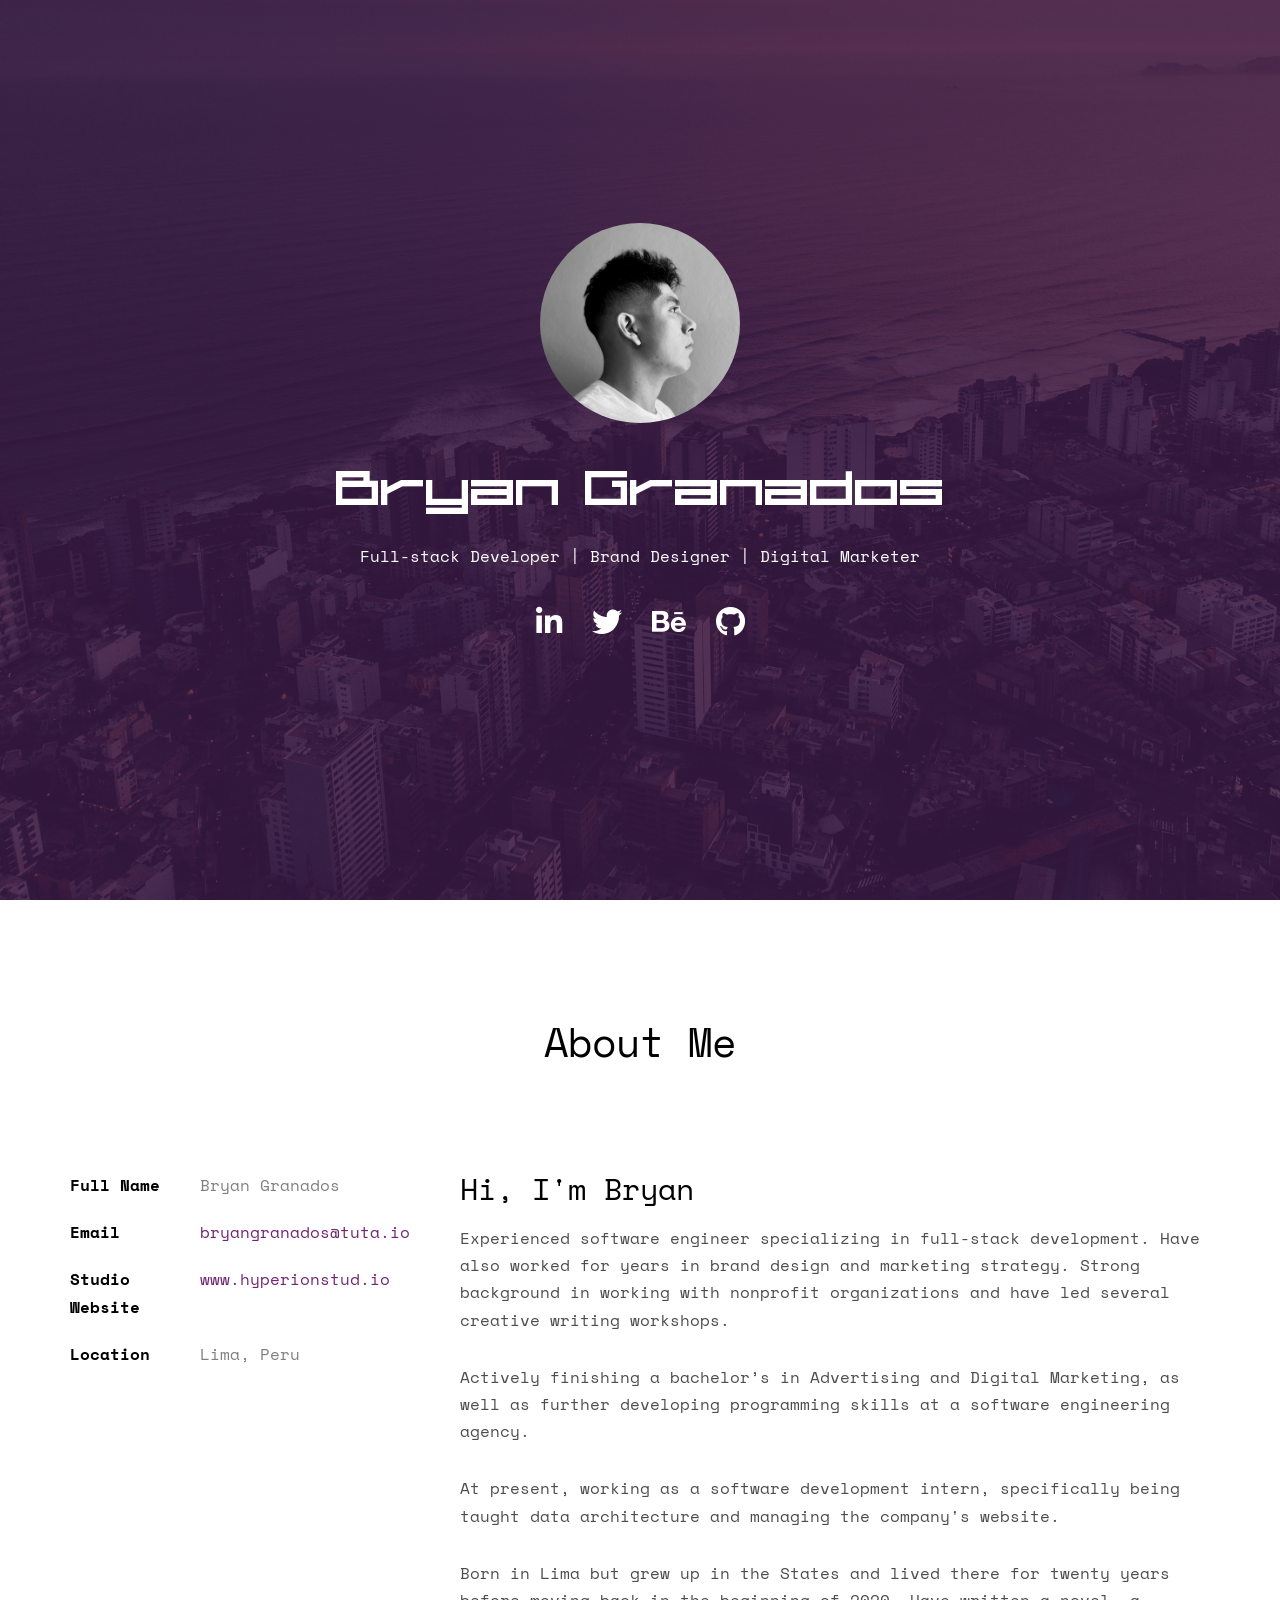
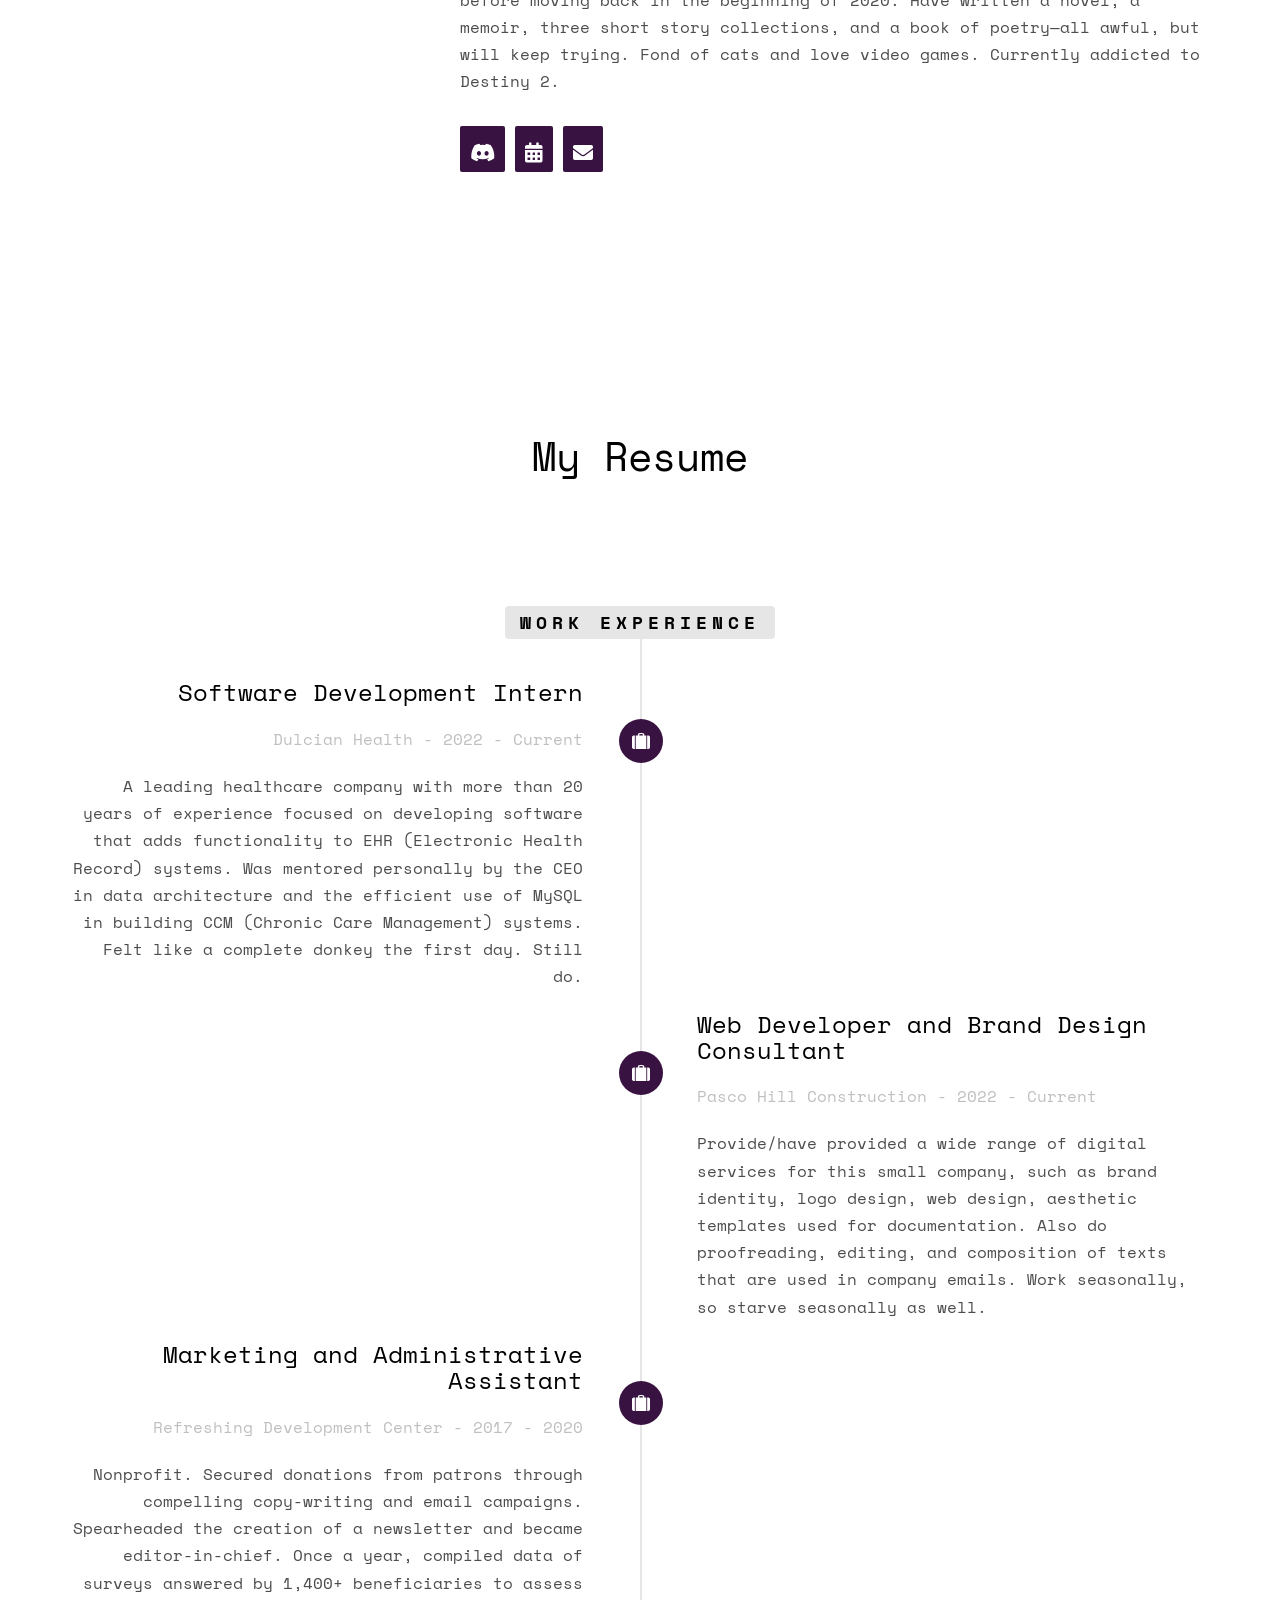
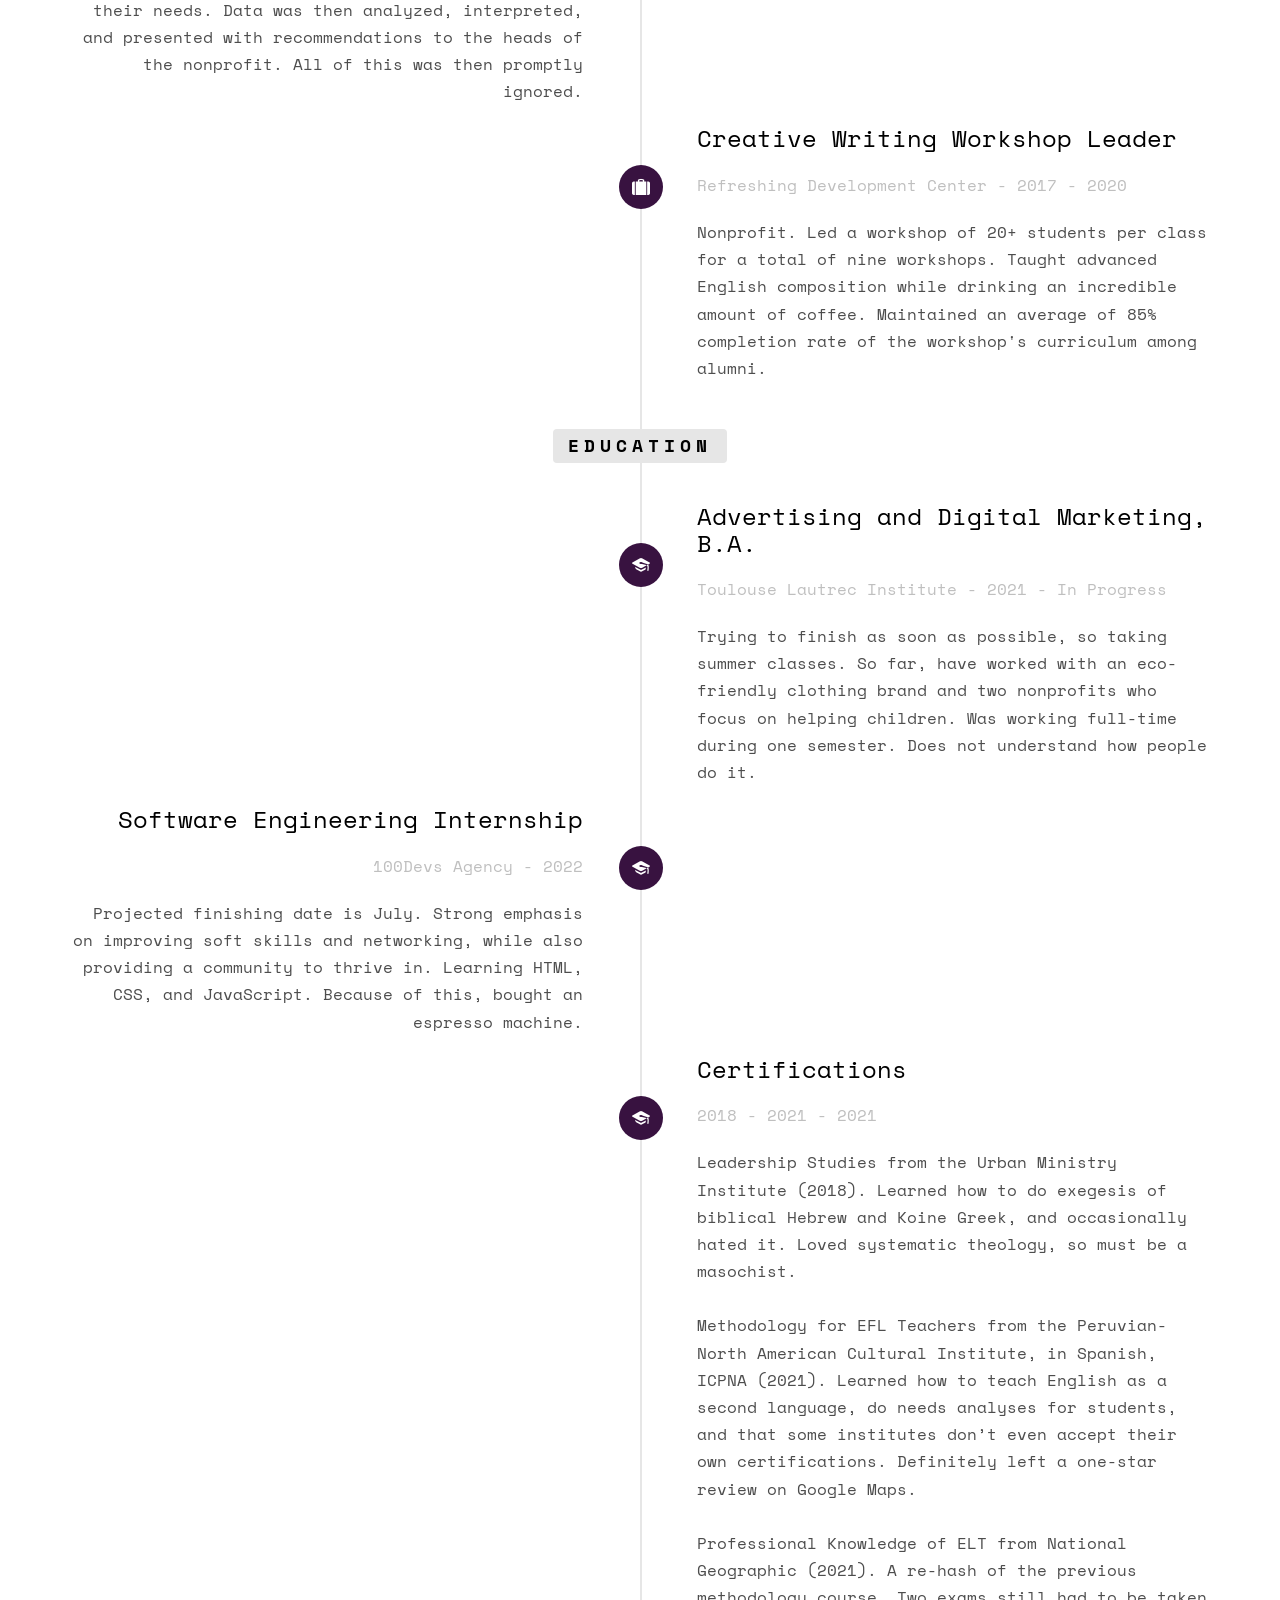
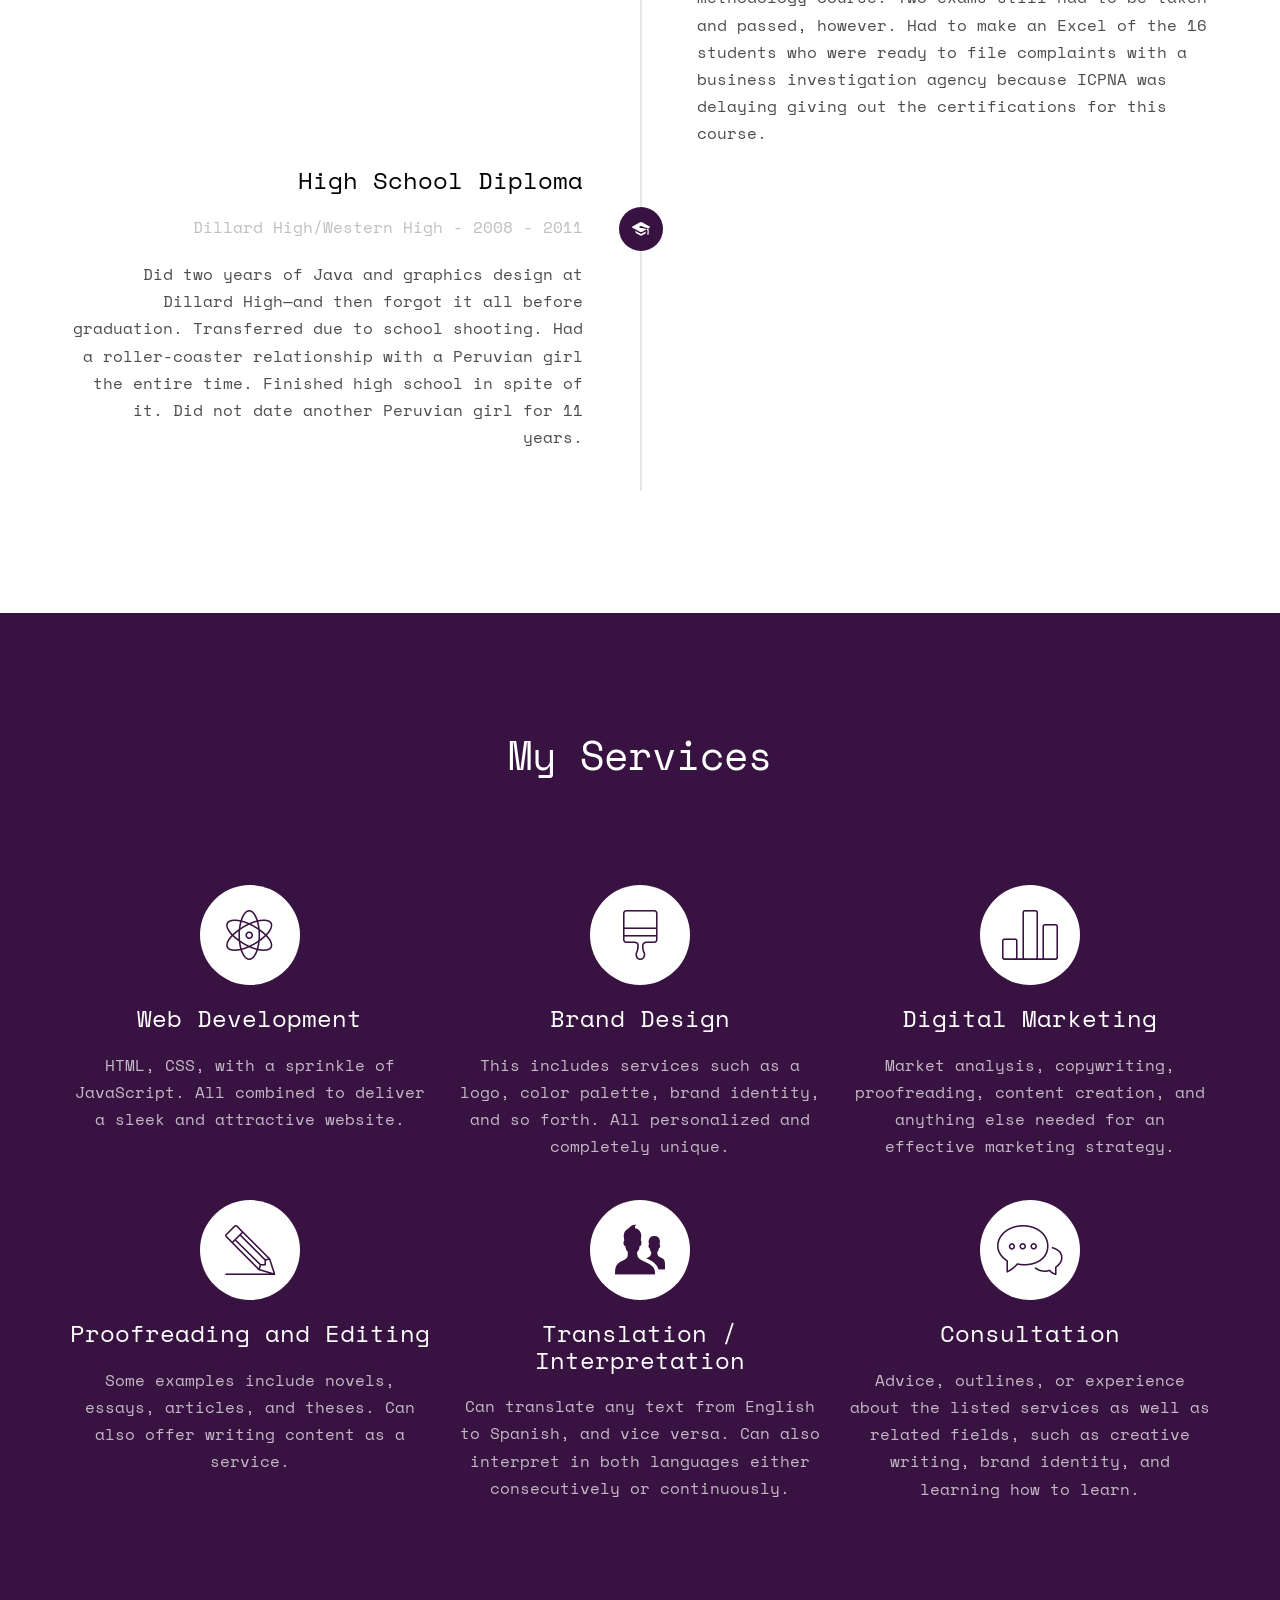
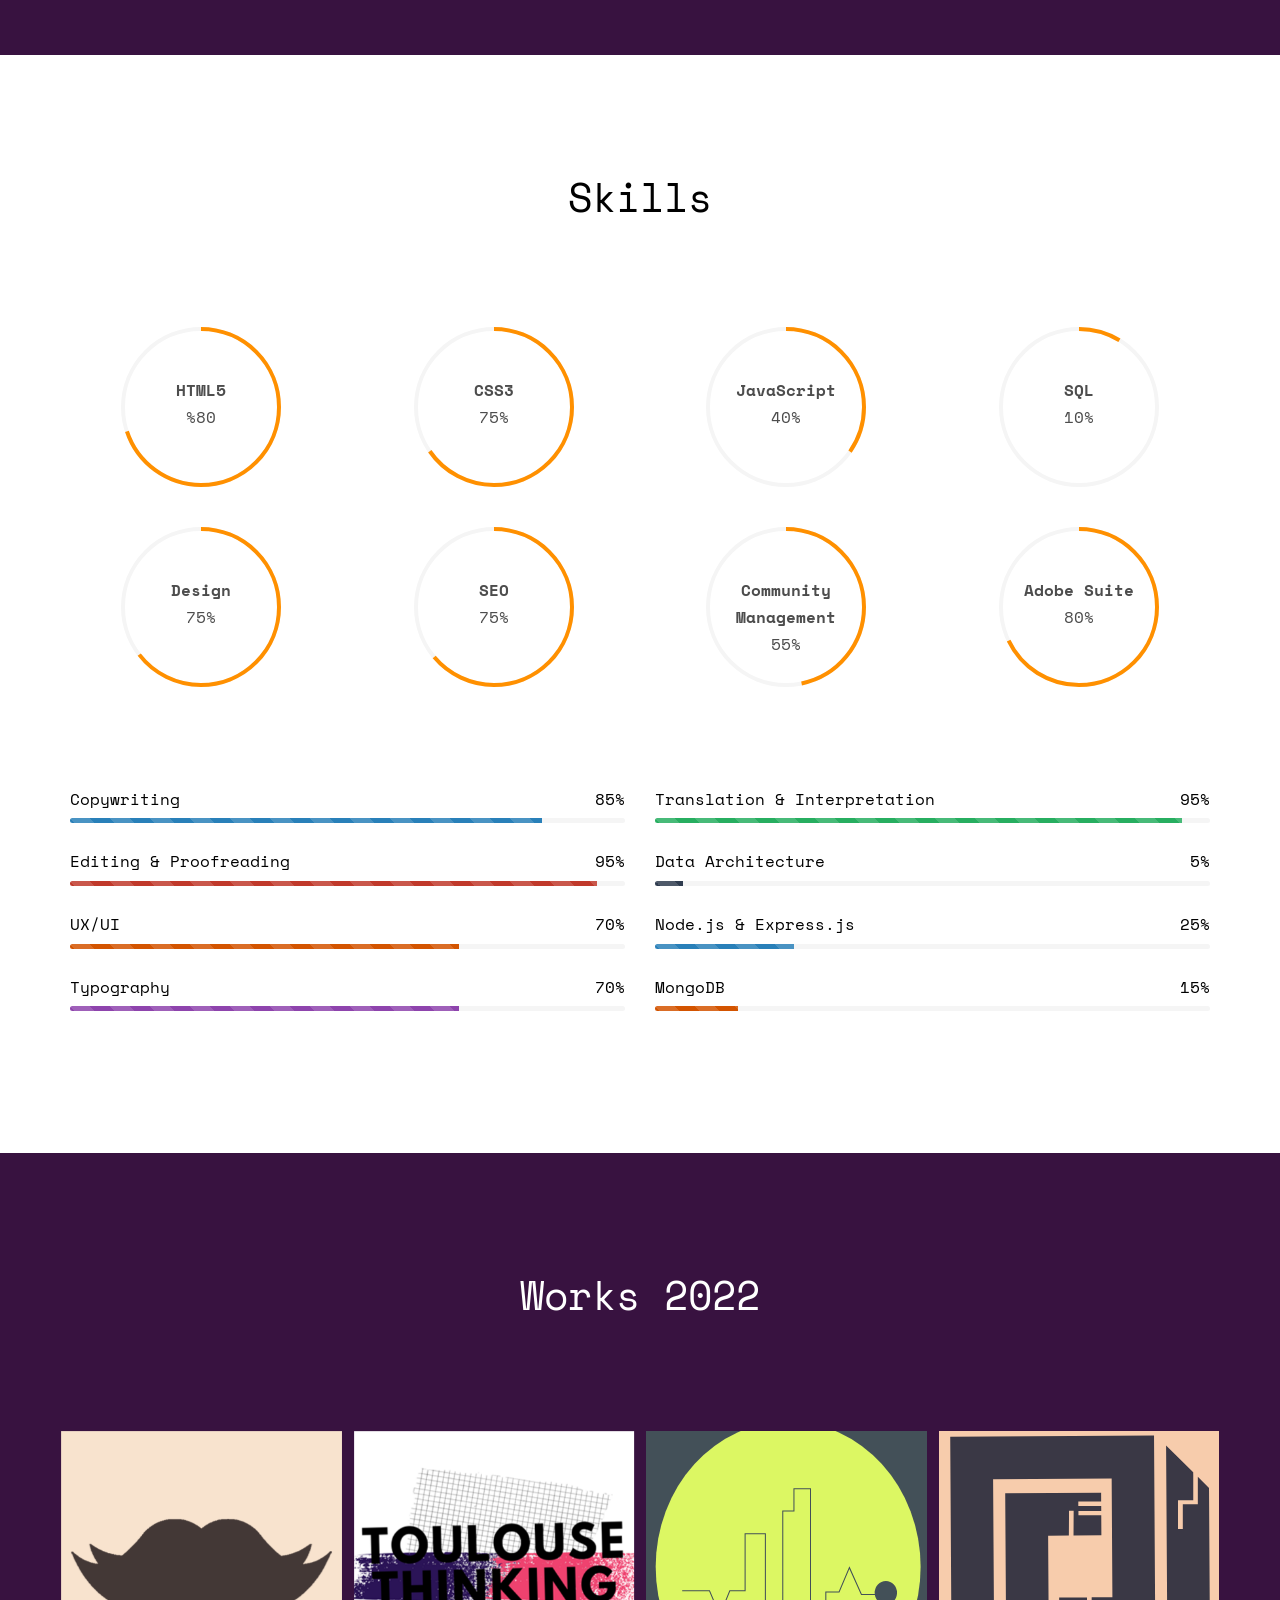
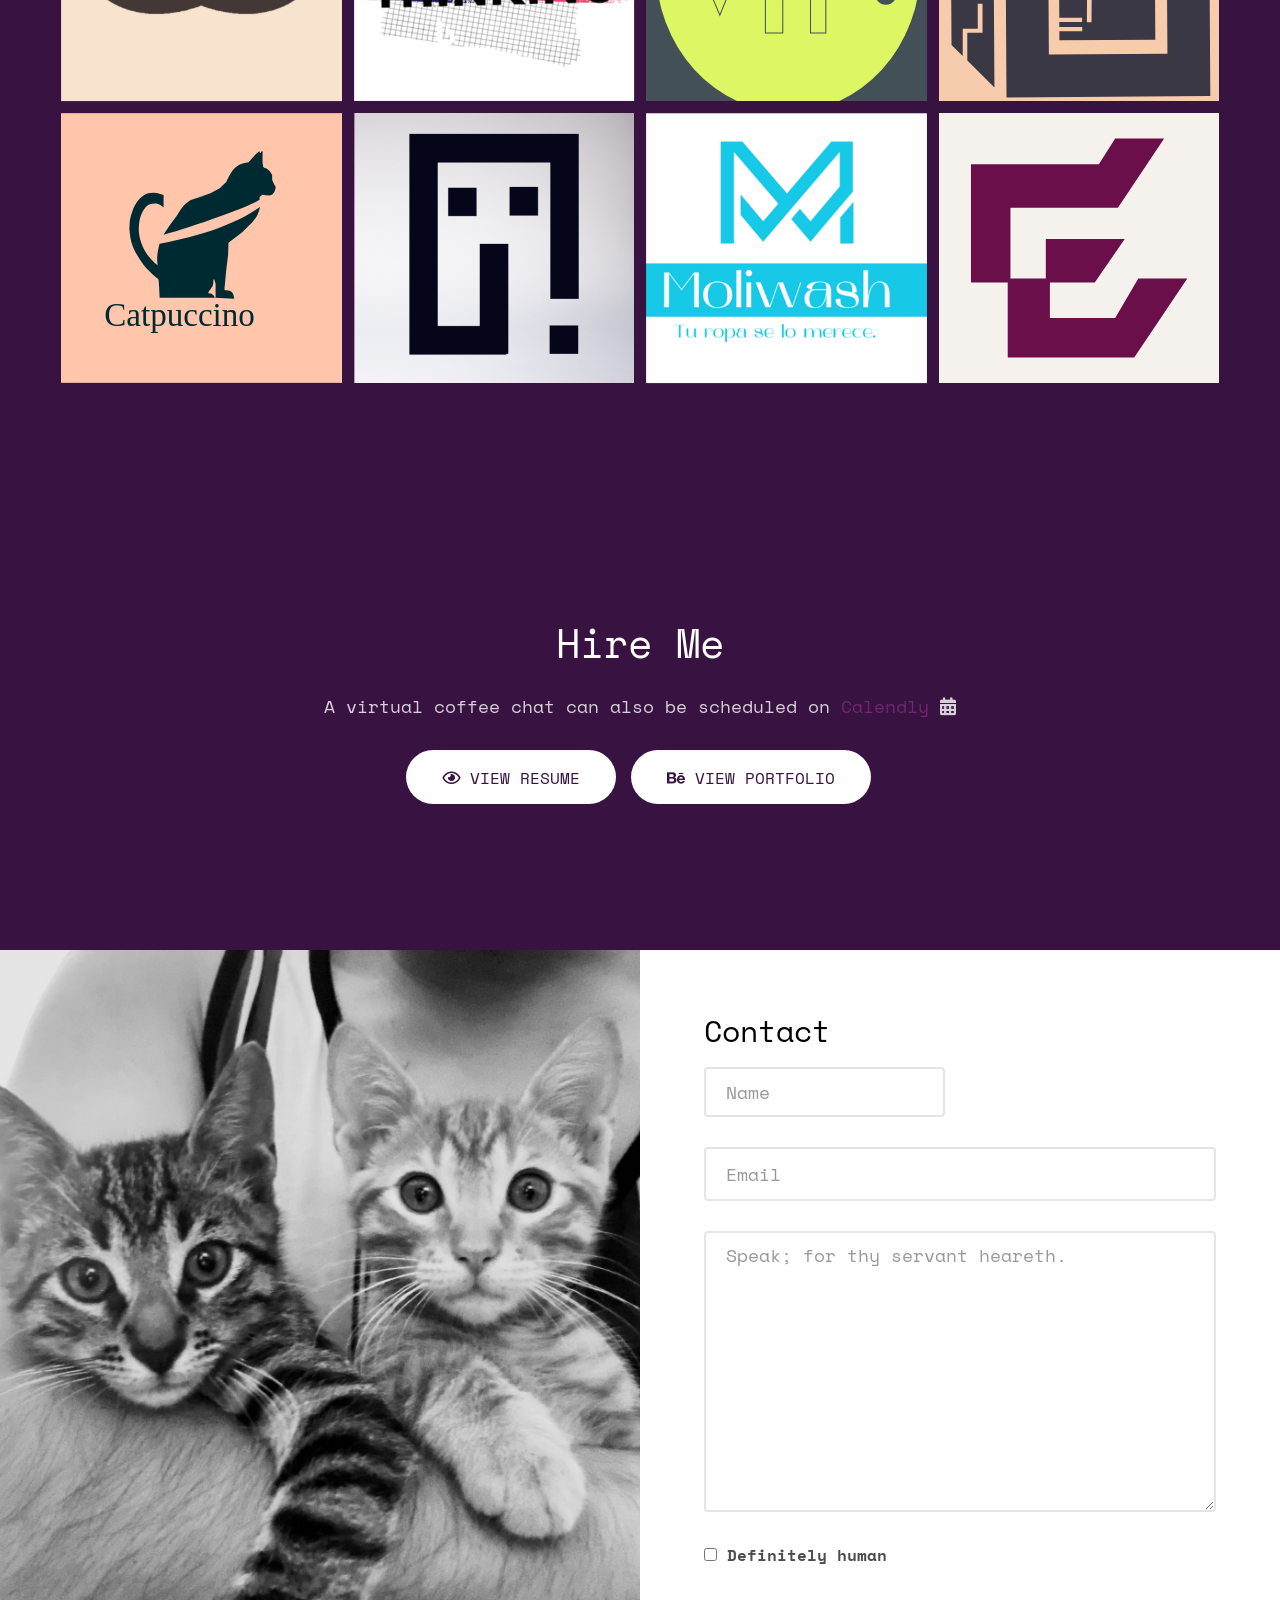
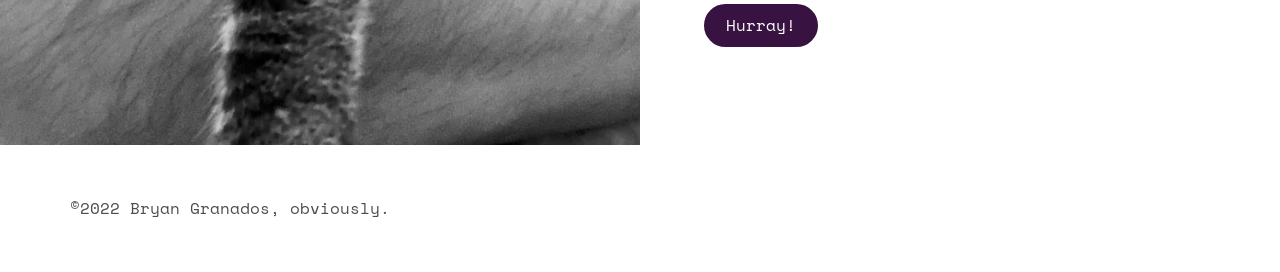
==== commit 0a7ace87: "Header titles fixed." ====
--- a/index.html
+++ b/index.html
@@ -25,13 +25,10 @@
 
 	<link href="https://fonts.googleapis.com/css?family=Space+Mono" rel="stylesheet">
 	<link href="https://fonts.googleapis.com/css?family=Kaushan+Script" rel="stylesheet">
-	
-
 	<link rel="stylesheet" href="css/animate.css">
 	<link rel="stylesheet" href="css/icomoon.css">
 	<link rel="stylesheet" href="css/bootstrap.css">
 	<link rel="stylesheet" href="css/style.css">
-
 
 	<script src="js/modernizr-2.6.2.min.js"></script>
 	<script async src="https://www.googletagmanager.com/gtag/js?id=G-N76KSJEHMQ"></script>
@@ -56,7 +53,7 @@
 						<div class="display-tc js-fullheight animate-box" data-animate-effect="fadeIn">
 							<div class="profile-thumb" style="background: url(images/bryangranados.jpg);"></div>
 							<h1>Bryan Granados</h1>
-							<h3><span>Full-Stack Developer | Brand Designer | Digital Marketer</span></h3>
+							<h3><span>Full-stack Developer | Brand Designer | Digital Marketer</span></h3>
 							<p>
 								<ul class="fh5co-social-icons">
 									<li><a href="https://www.linkedin.com/in/bryangranados/"><i class="icon brands fa-linkedin-in"></i></a></li>
@@ -580,7 +577,6 @@
 	<script src="js/jquery.waypoints.min.js"></script>
 	<script src="js/jquery.stellar.min.js"></script>
 	<script src="js/jquery.easypiechart.min.js"></script>
-	
 	<script src="js/main.js"></script>
 
 	</body>
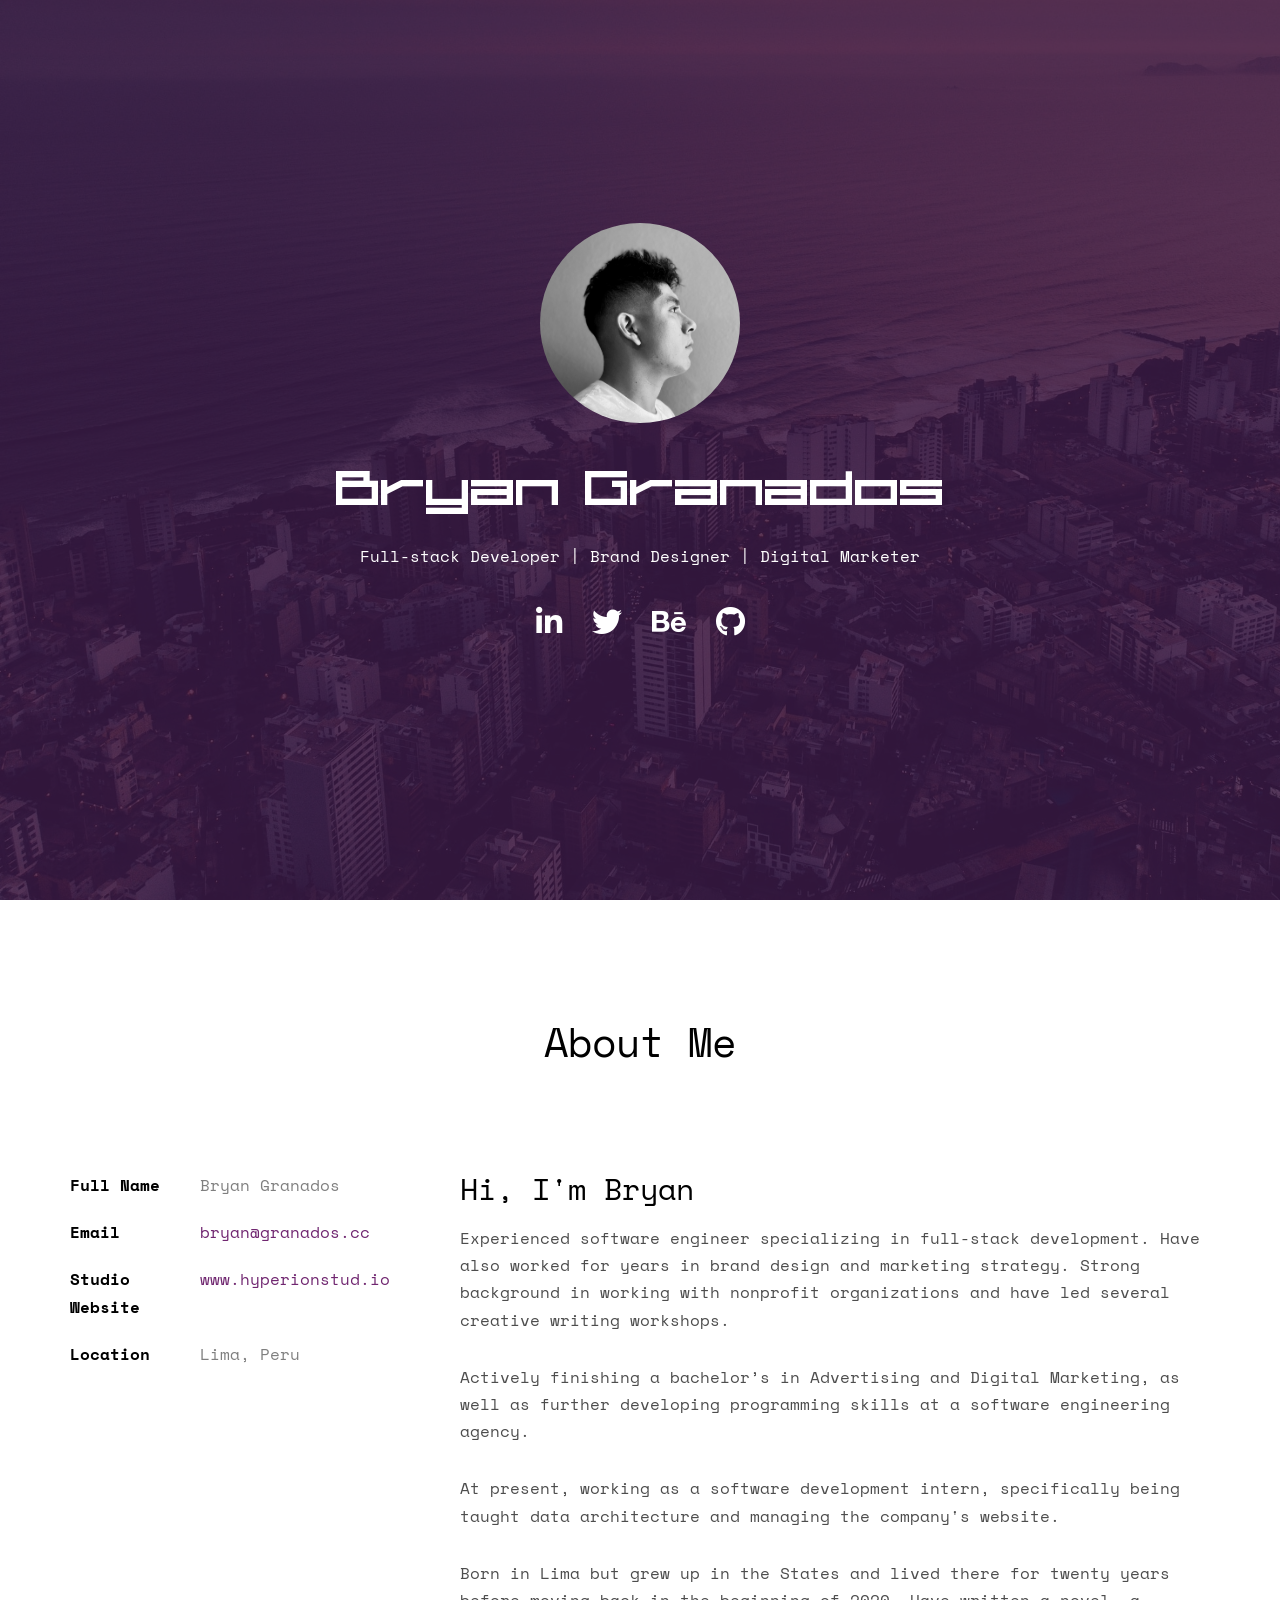
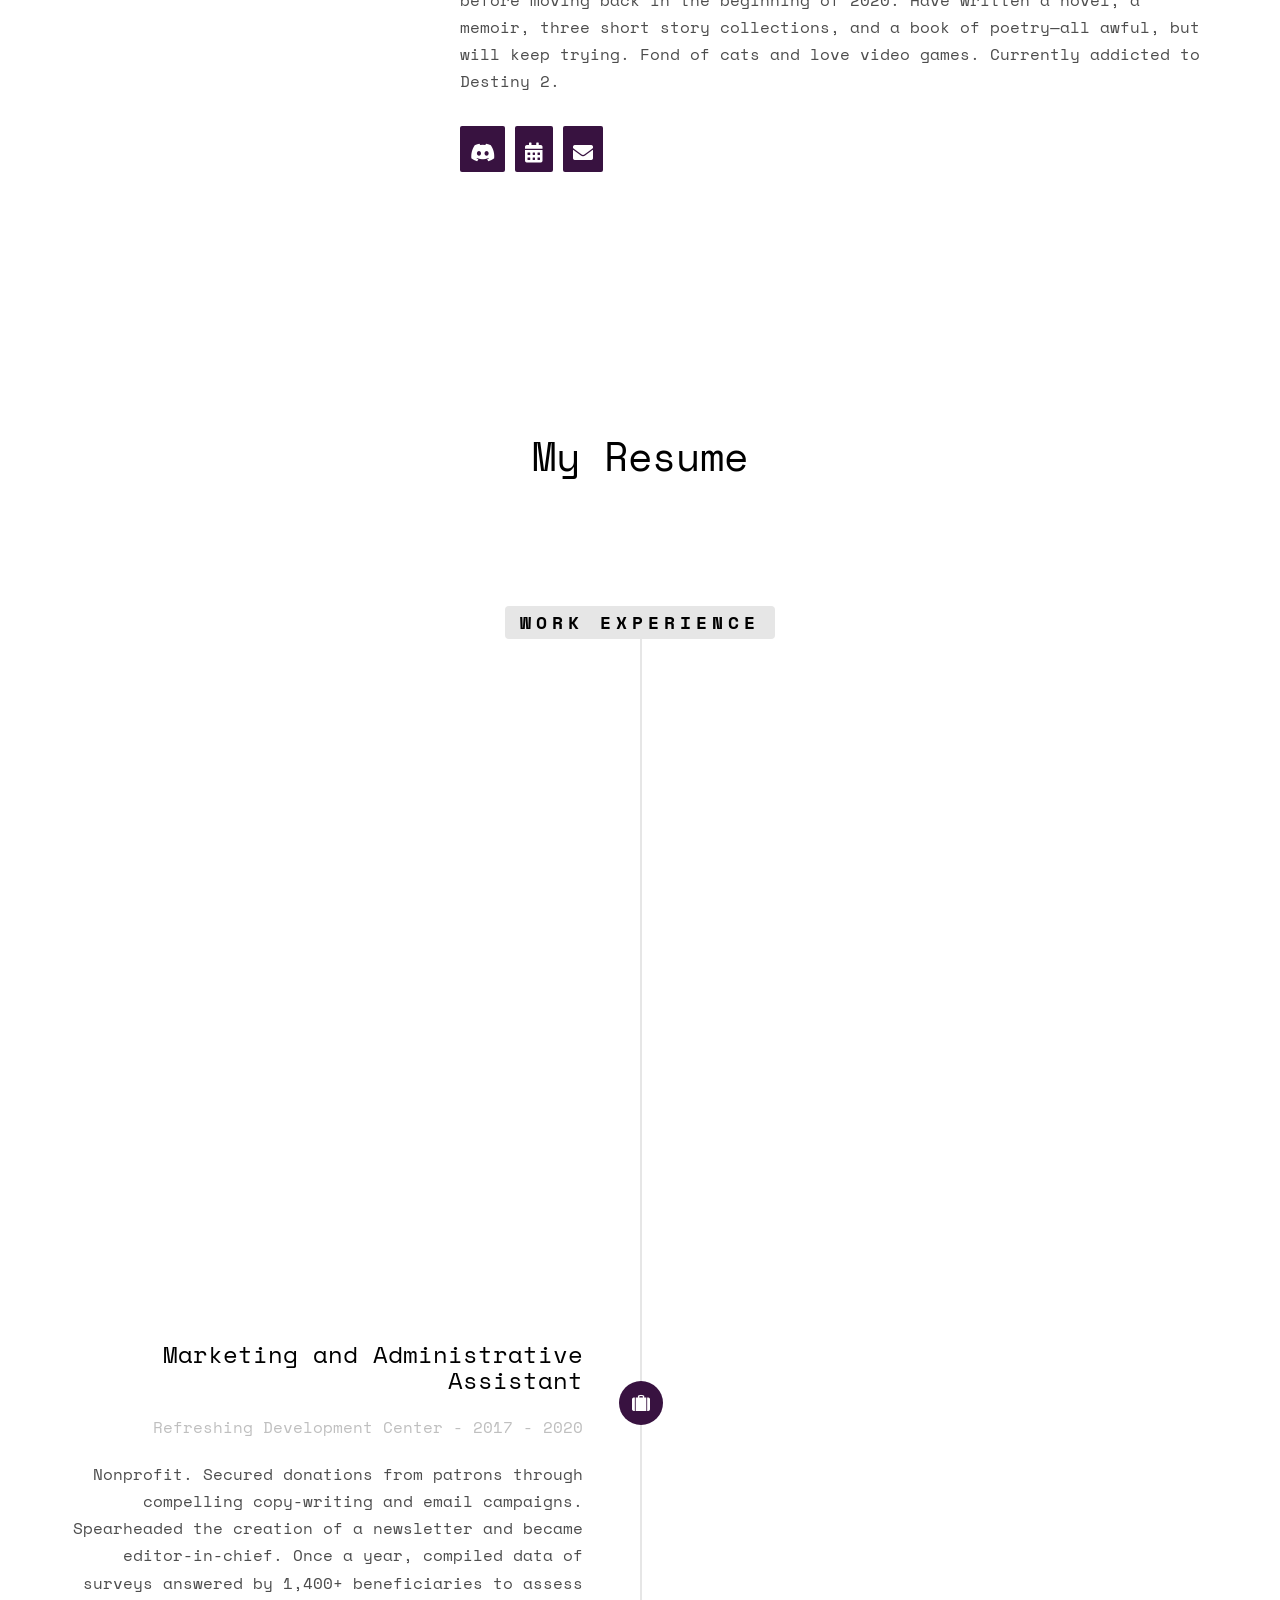
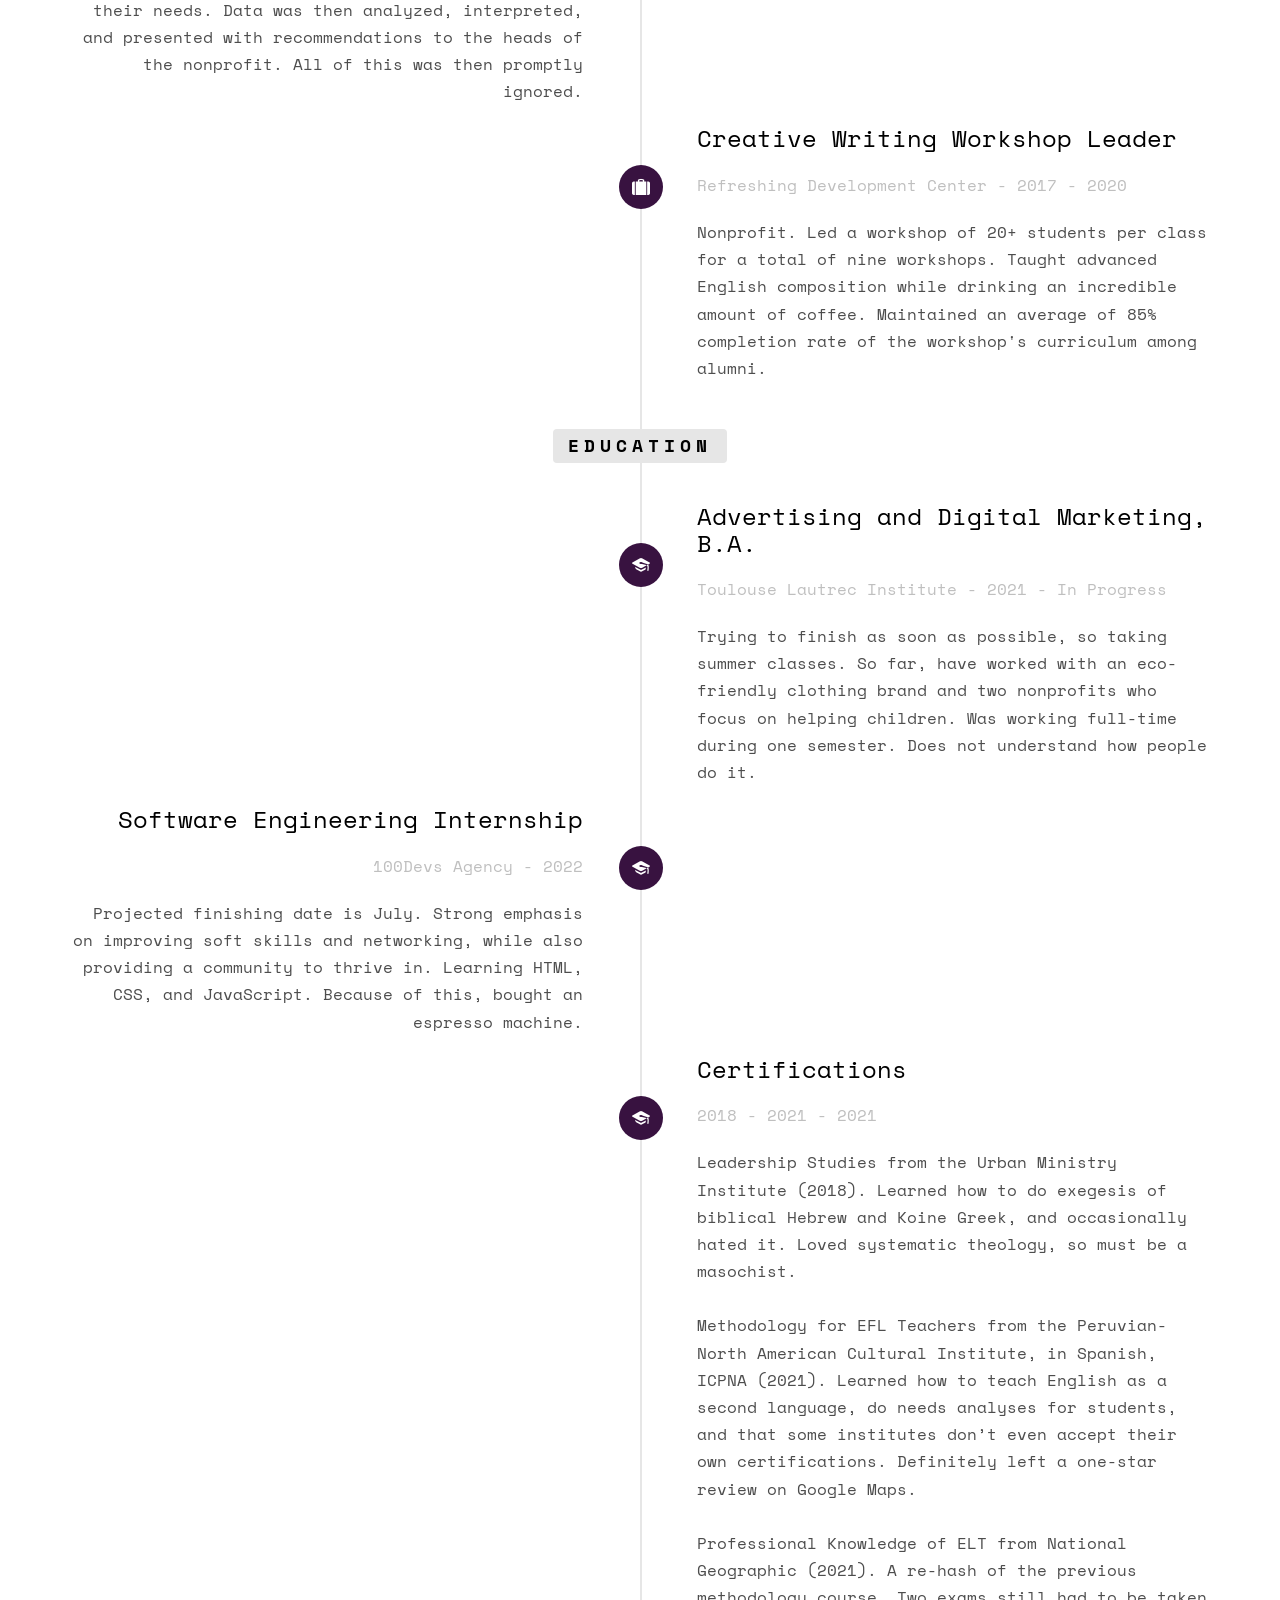
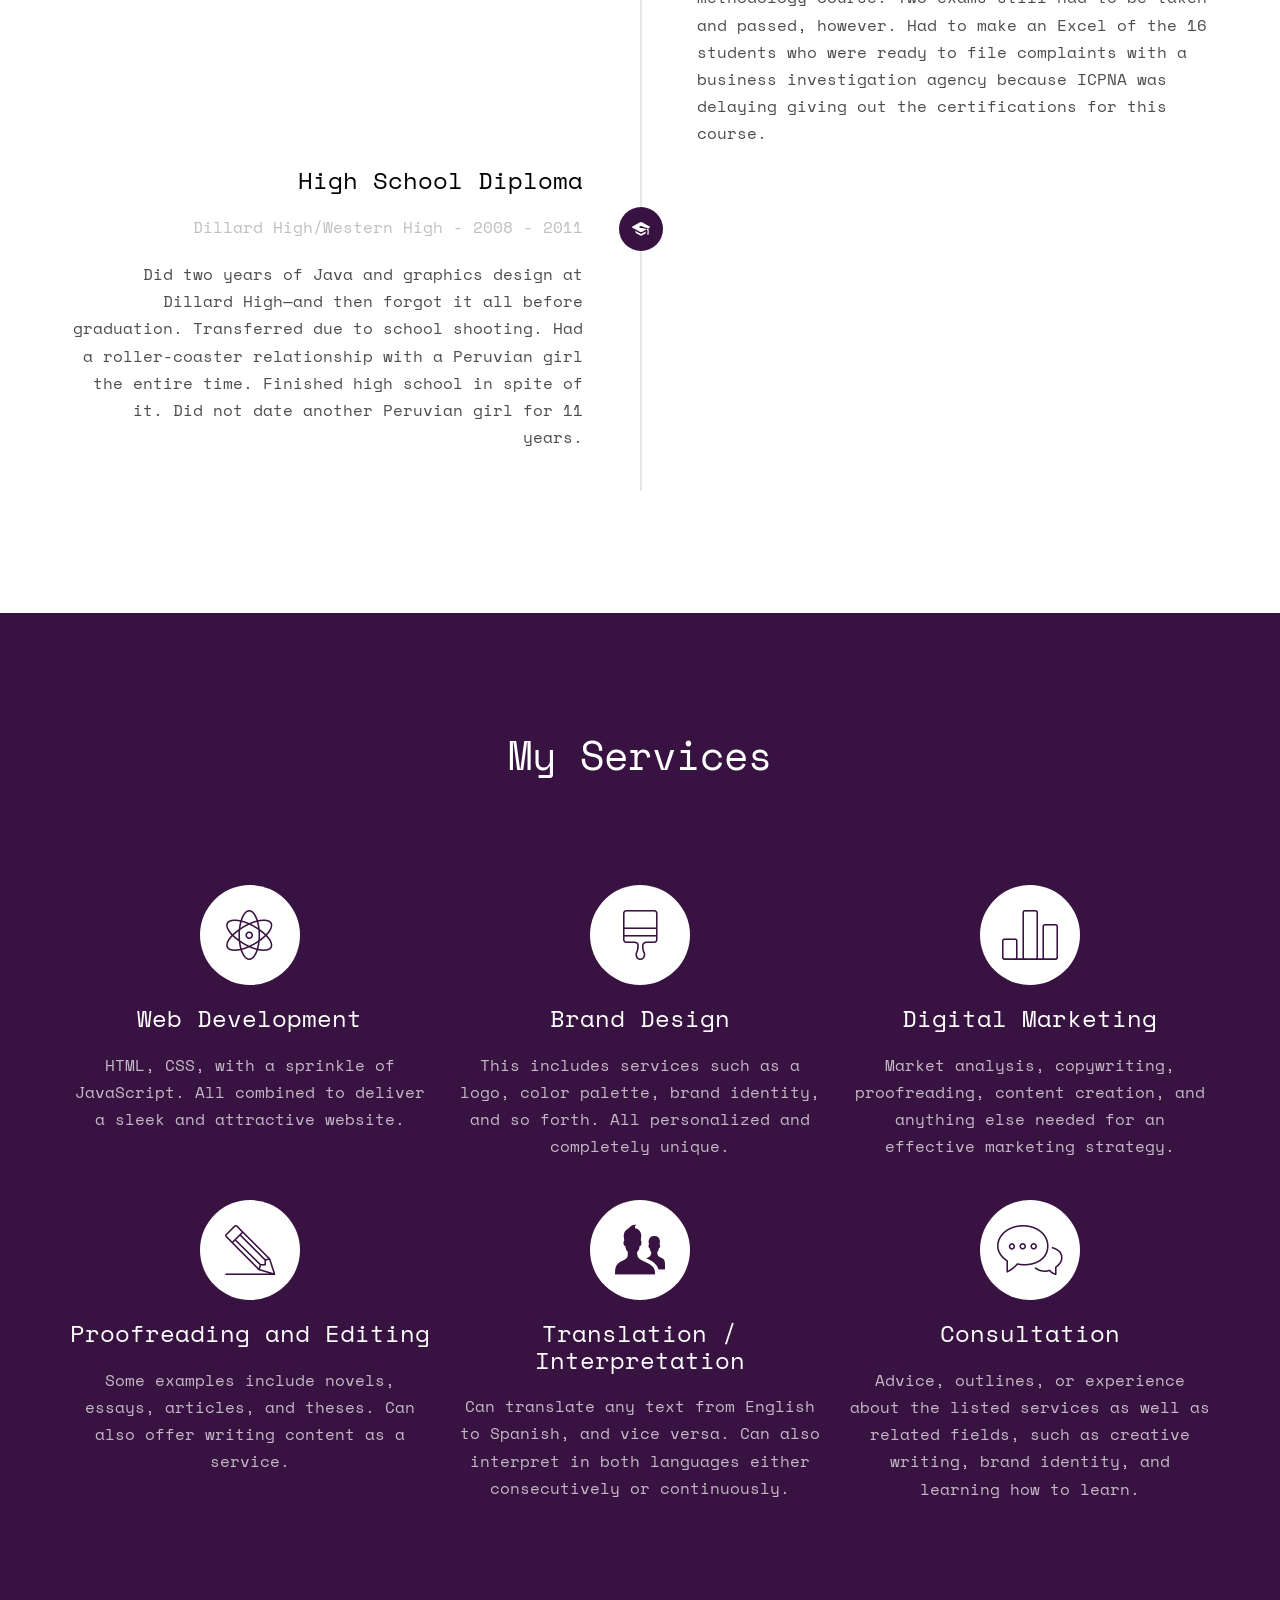
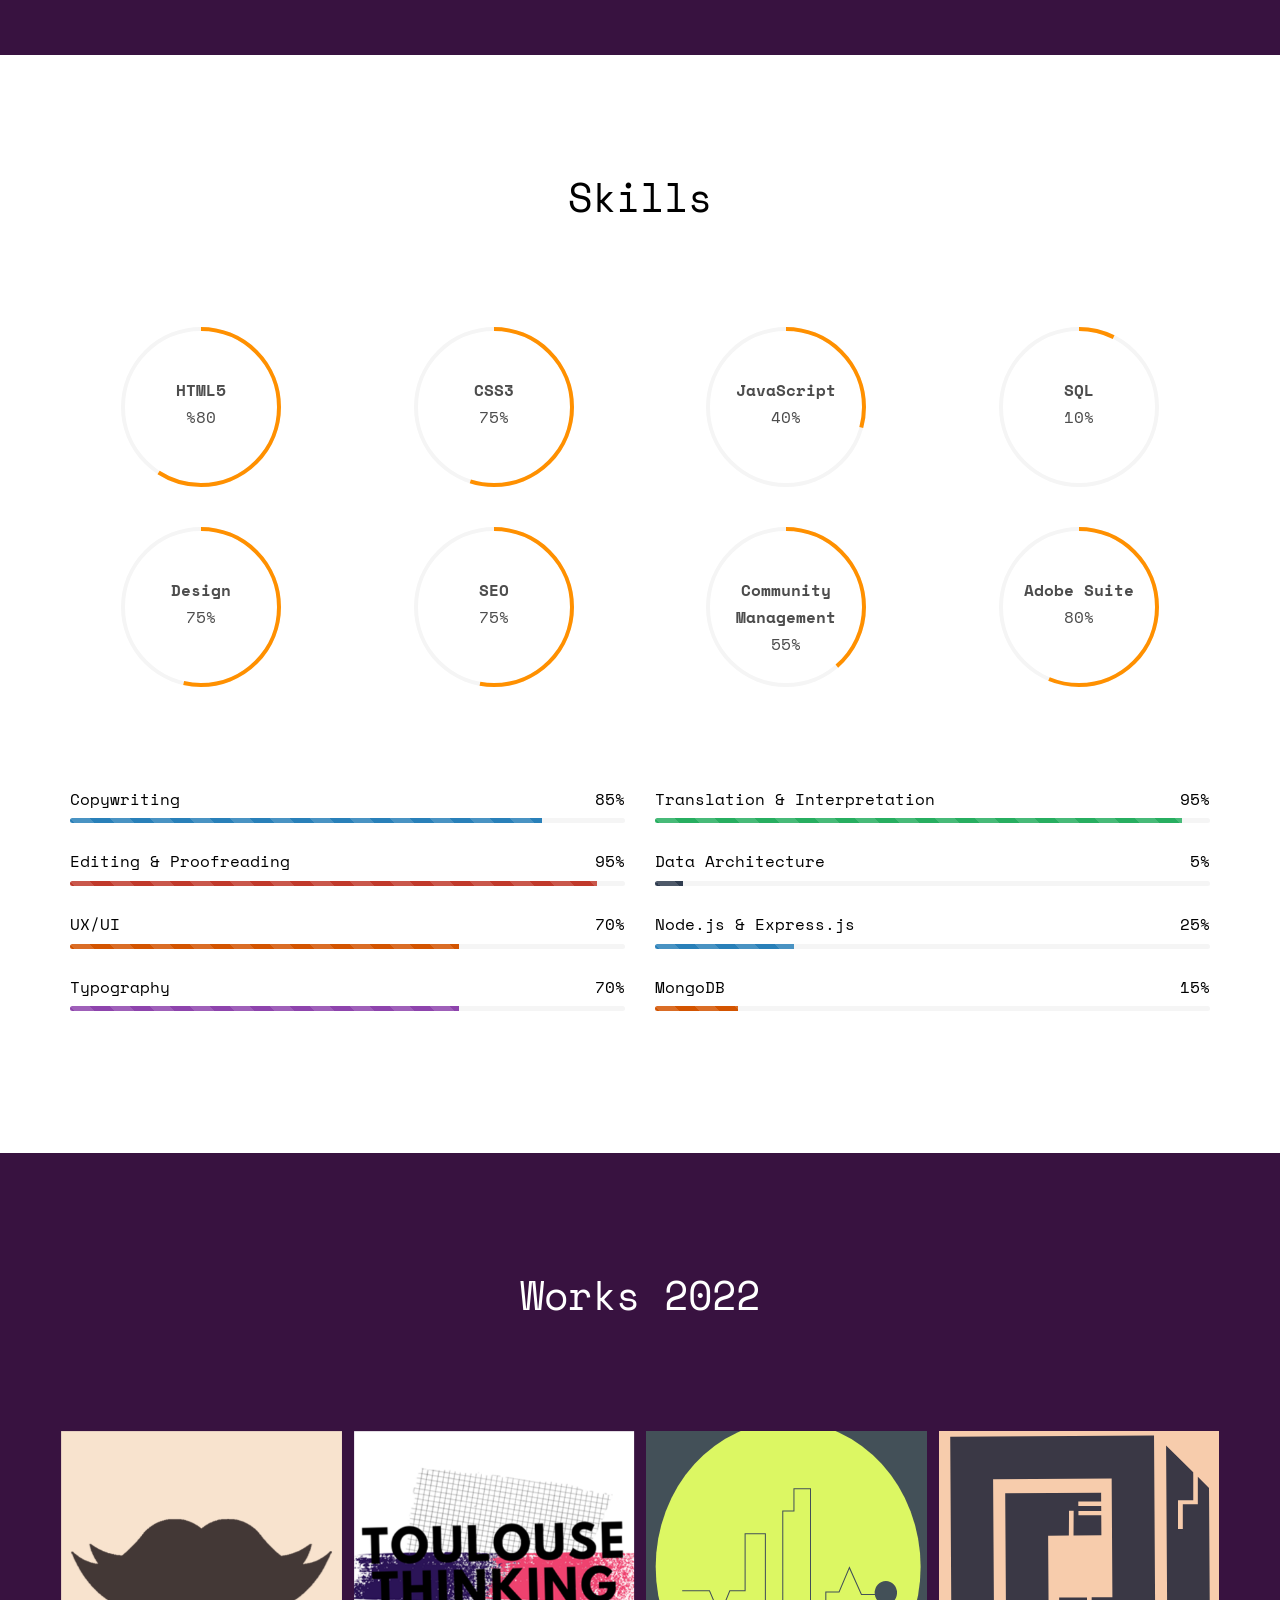
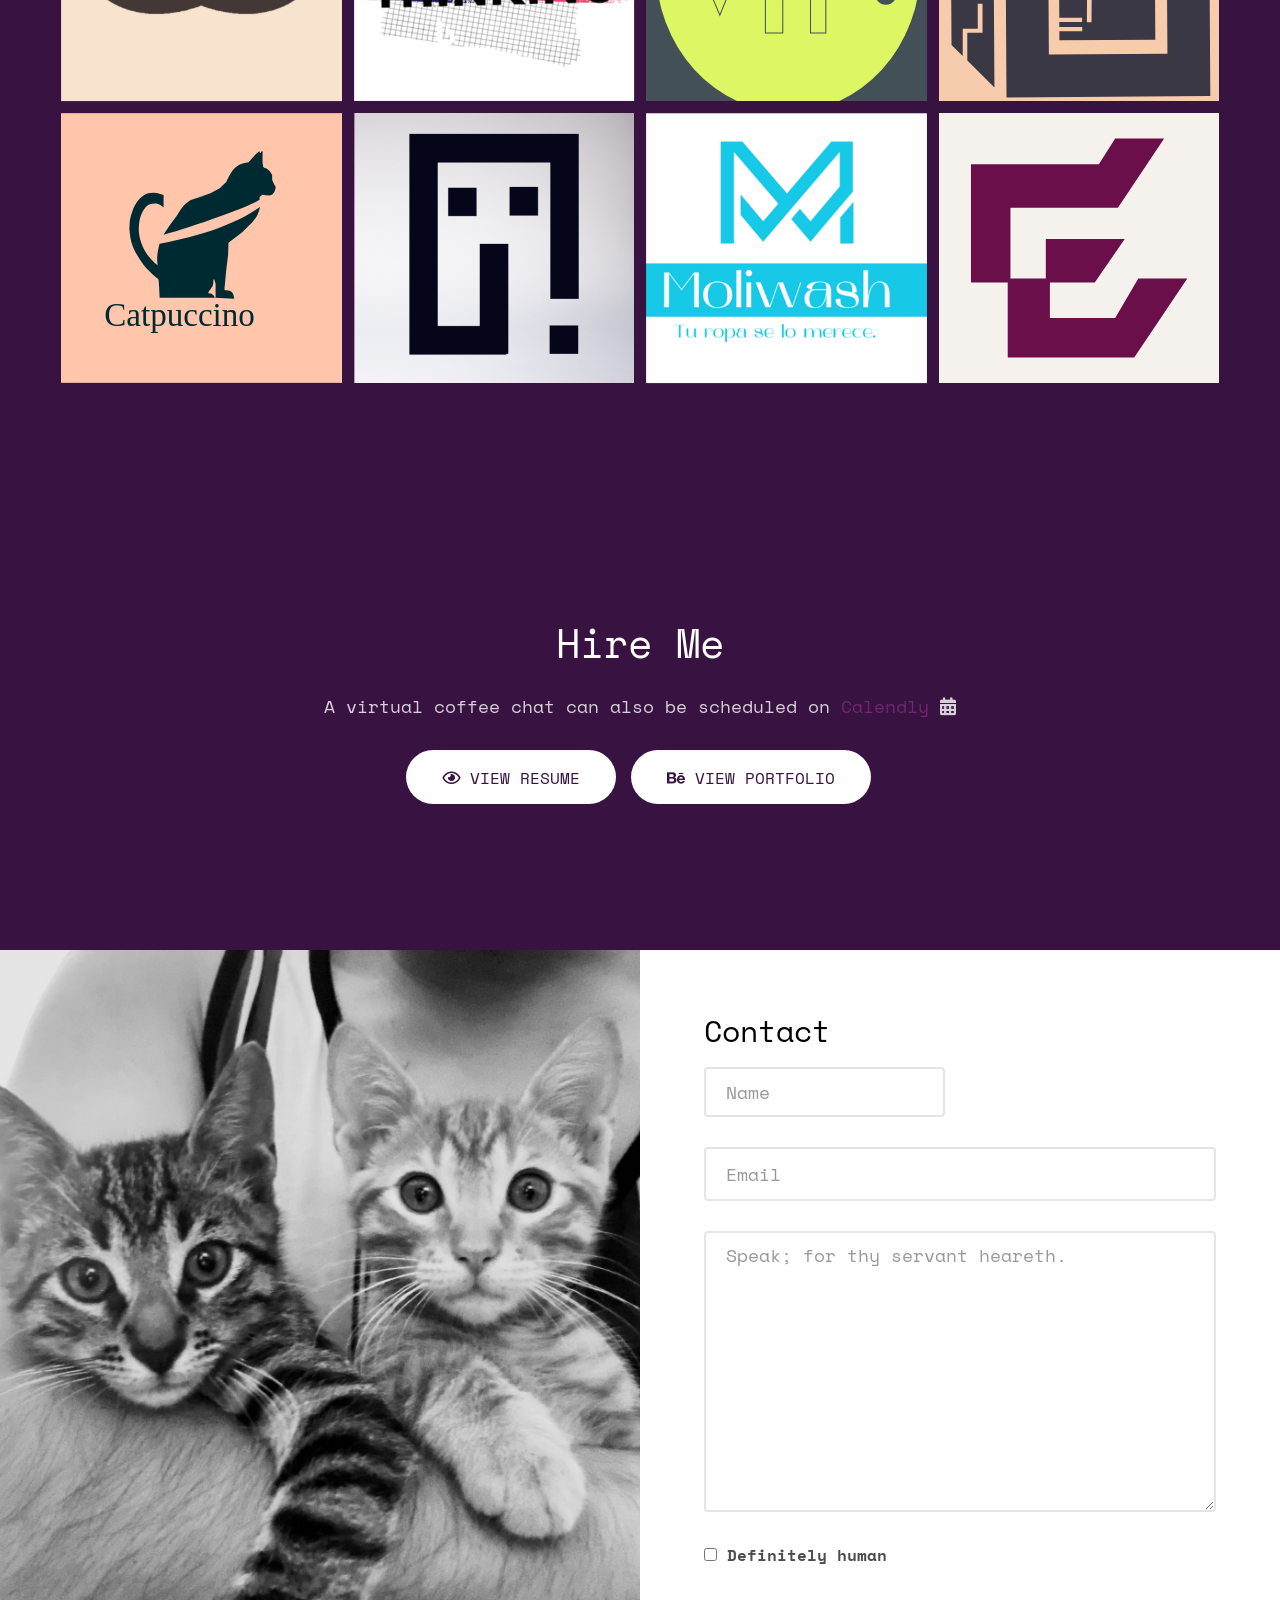
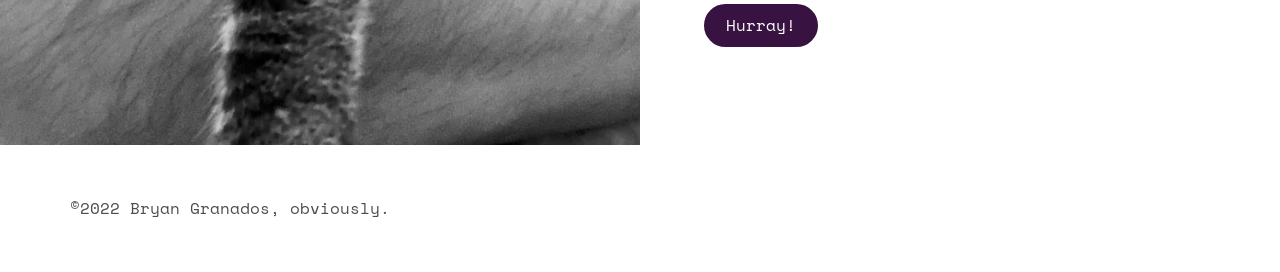
==== commit 6c94dcac: "Contact info updated." ====
--- a/index.html
+++ b/index.html
@@ -80,7 +80,7 @@
 				<div class="col-md-4">
 					<ul class="info">
 						<li><span class="first-block">Full Name</span><span class="second-block">Bryan Granados</span></li>
-						<li><span class="first-block">Email</span><span class="second-block"><a href="mailto:bryangranados@tuta.io?subject=Greetings%20Bryan&amp;body=Do%20you%20like%20green%20eggs%20and%20ham%3F">bryangranados@tuta.io</a></span></li>
+						<li><span class="first-block">Email</span><span class="second-block"><a href="mailto:bryan@granados.cc?subject=Greetings%20Bryan&amp;body=Do%20you%20like%20green%20eggs%20and%20ham%3F">bryan@granados.cc</a></span></li>
 						<li><span class="first-block">Studio Website</span><span class="second-block"><a href="#">www.hyperionstud.io</a></span></li>
 						<li><span class="first-block">Location</span><span class="second-block">Lima, Peru</span></li>
 					</ul>
@@ -95,7 +95,7 @@
 						<ul class="fh5co-social-icons">
 							<li><a href="https://discord.gg/CqX94m2YJV"><i class="icon brands fa-discord"></i></a></li>
 							<li><a href="https://calendly.com/bryangranados/chat"><i class="icon solid fa-calendar-alt"></i></a></li>
-							<li><a href="mailto:bryangranados@tuta.io"><i class="icon solid fa-envelope"></i></a></li>
+							<li><a href="mailto:bryan@granados.cc"><i class="icon solid fa-envelope"></i></a></li>
 						</ul>
 					</p>
 				</div>
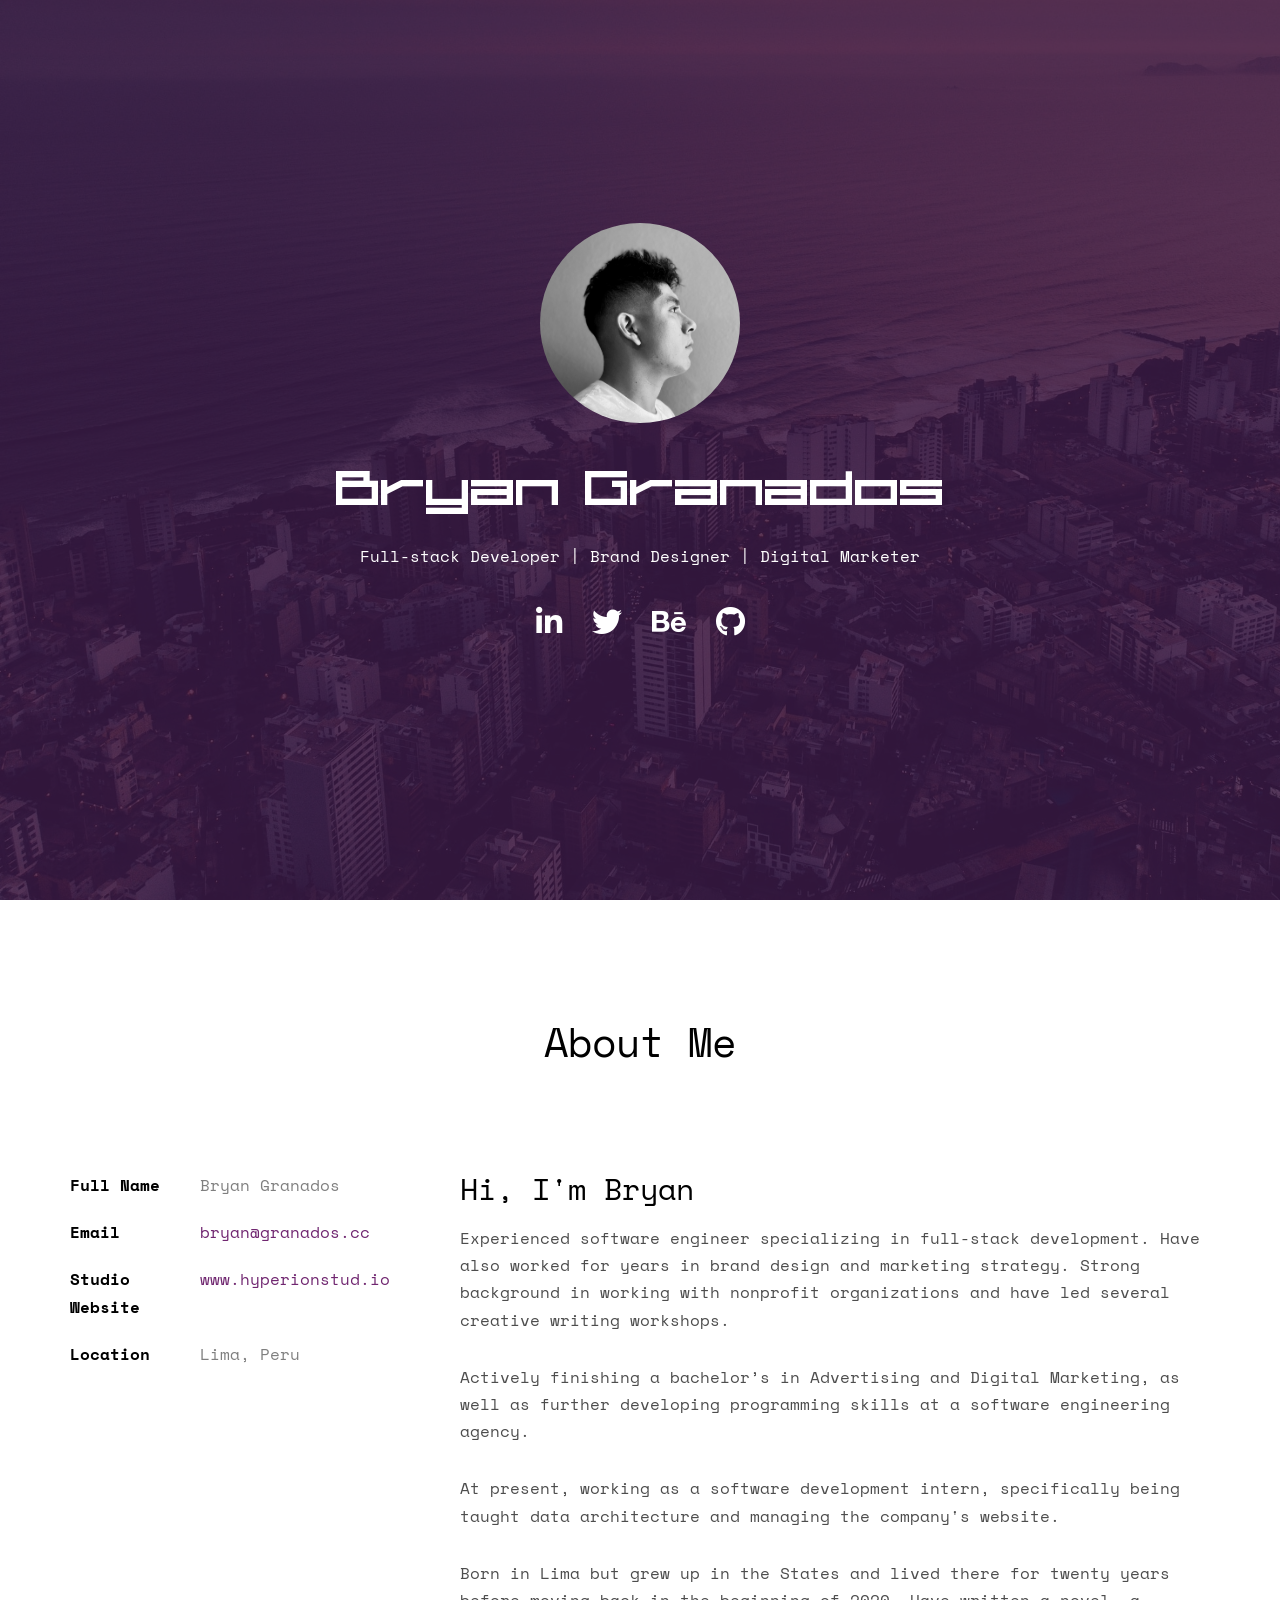
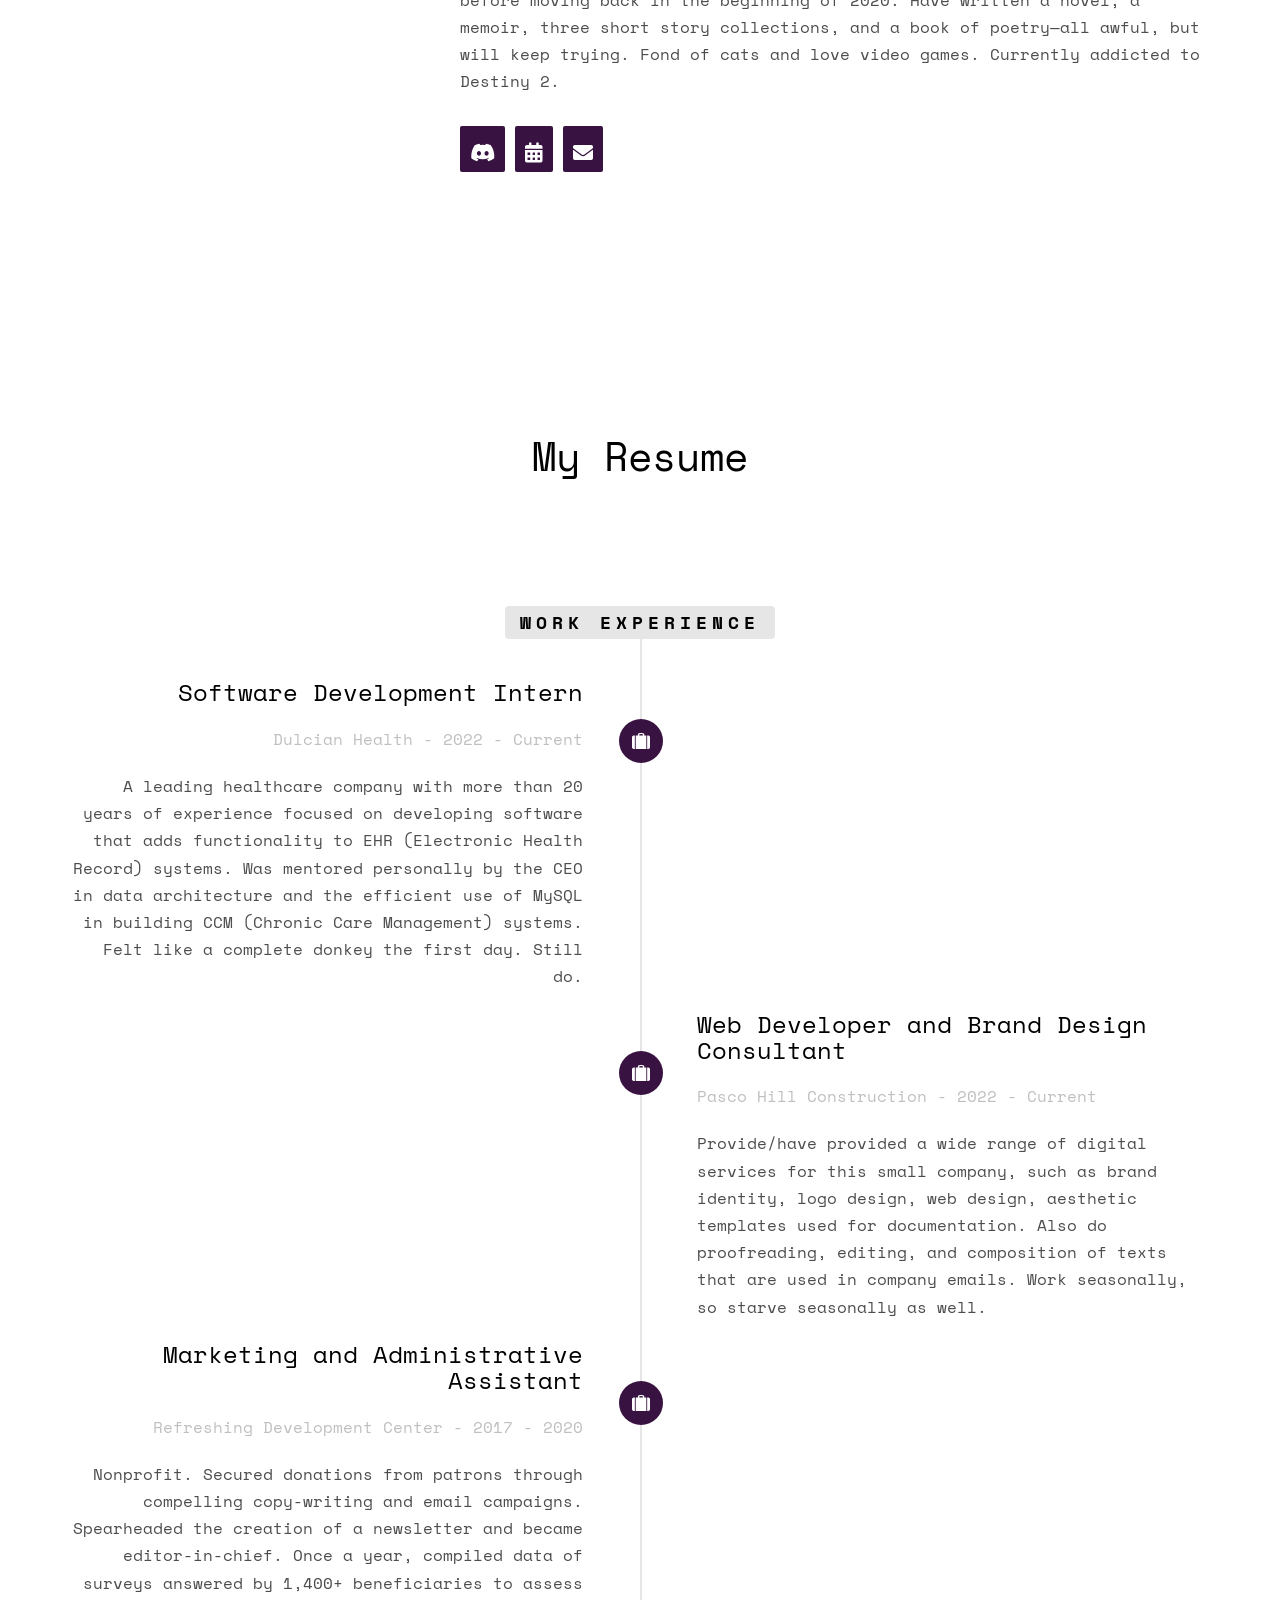
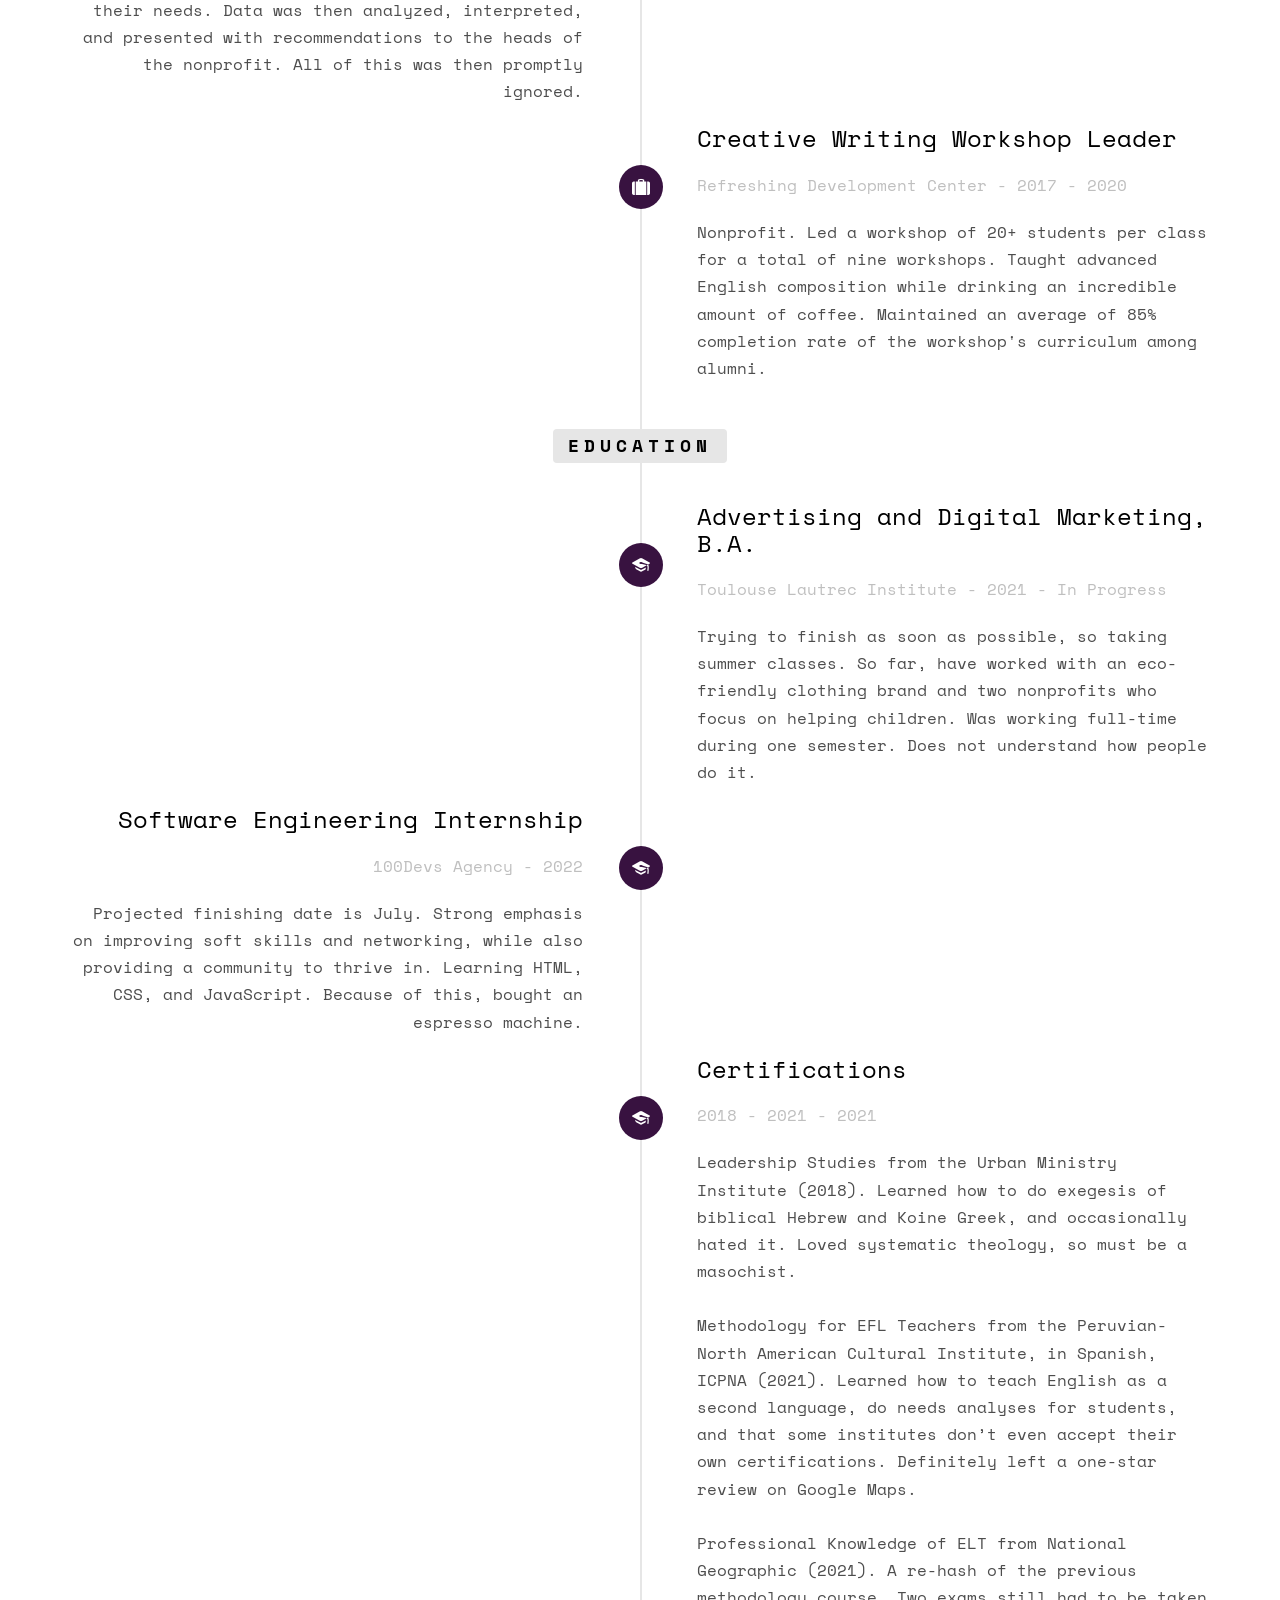
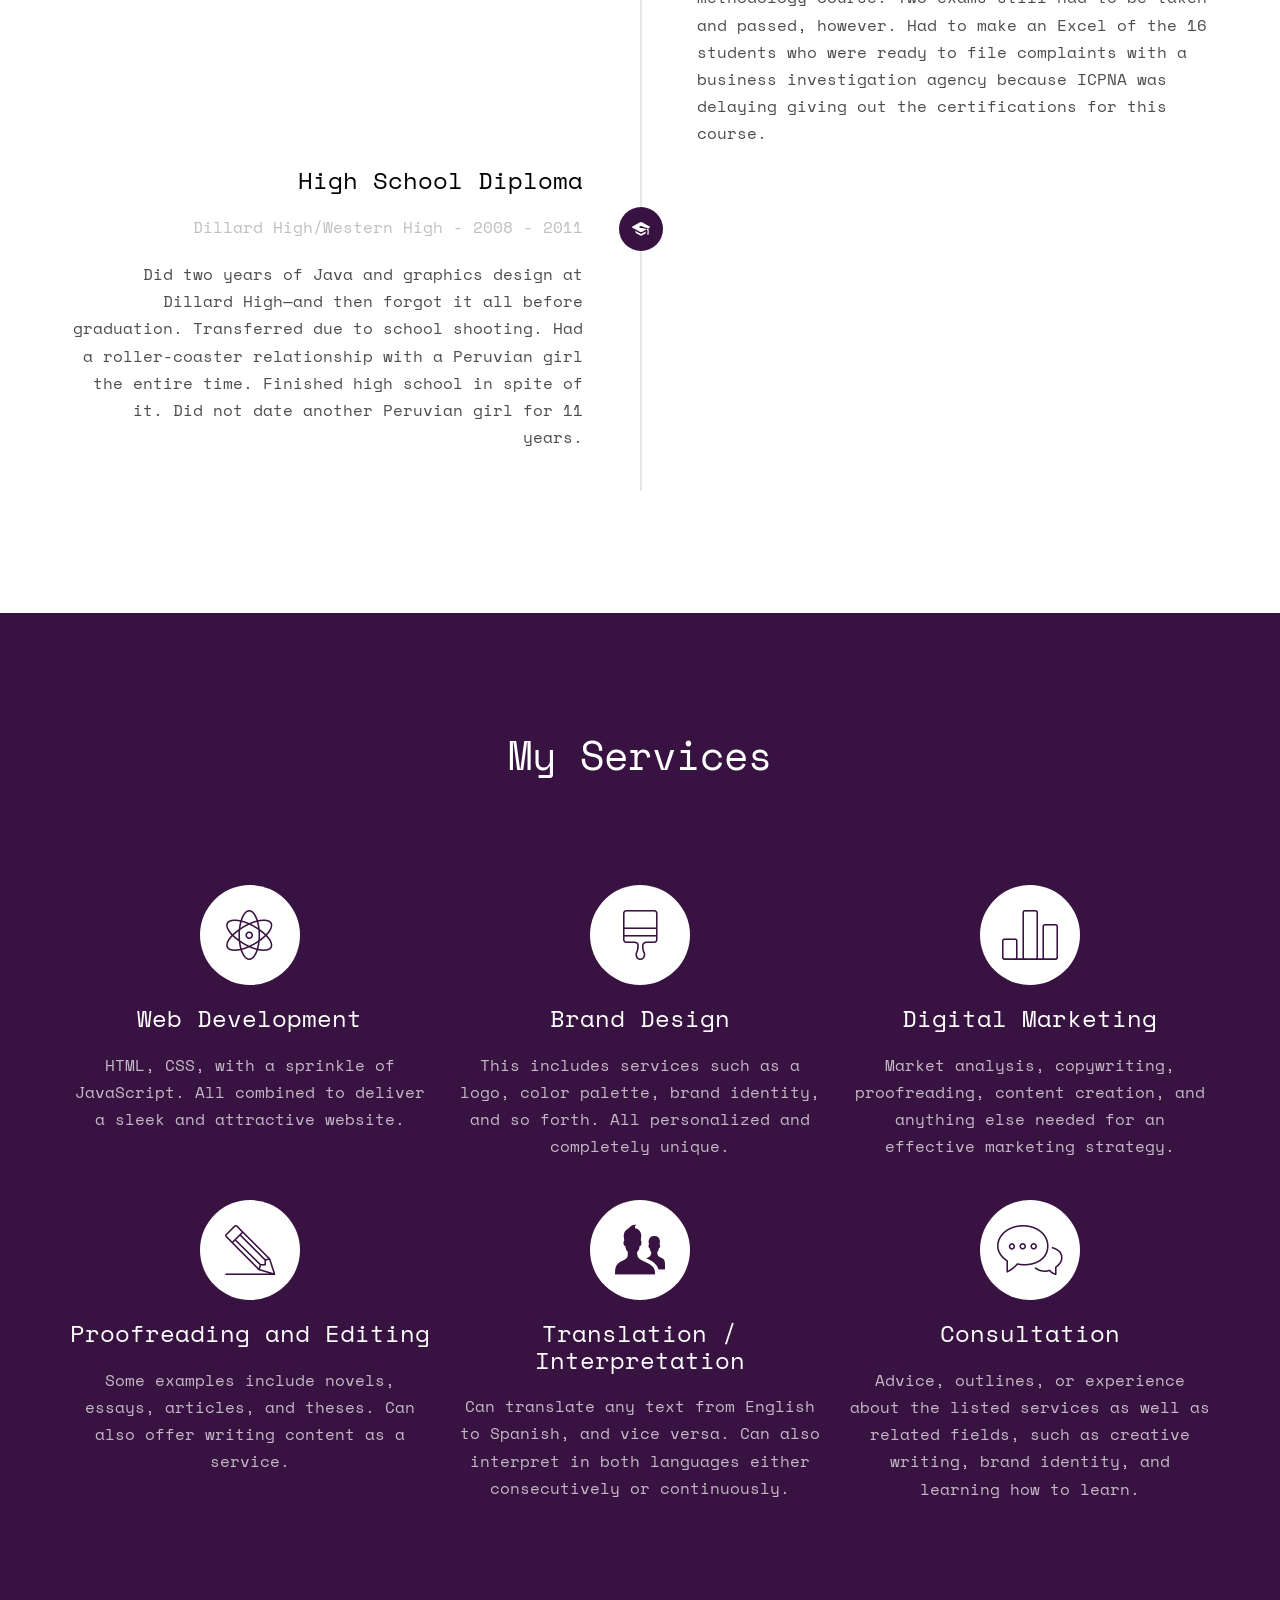
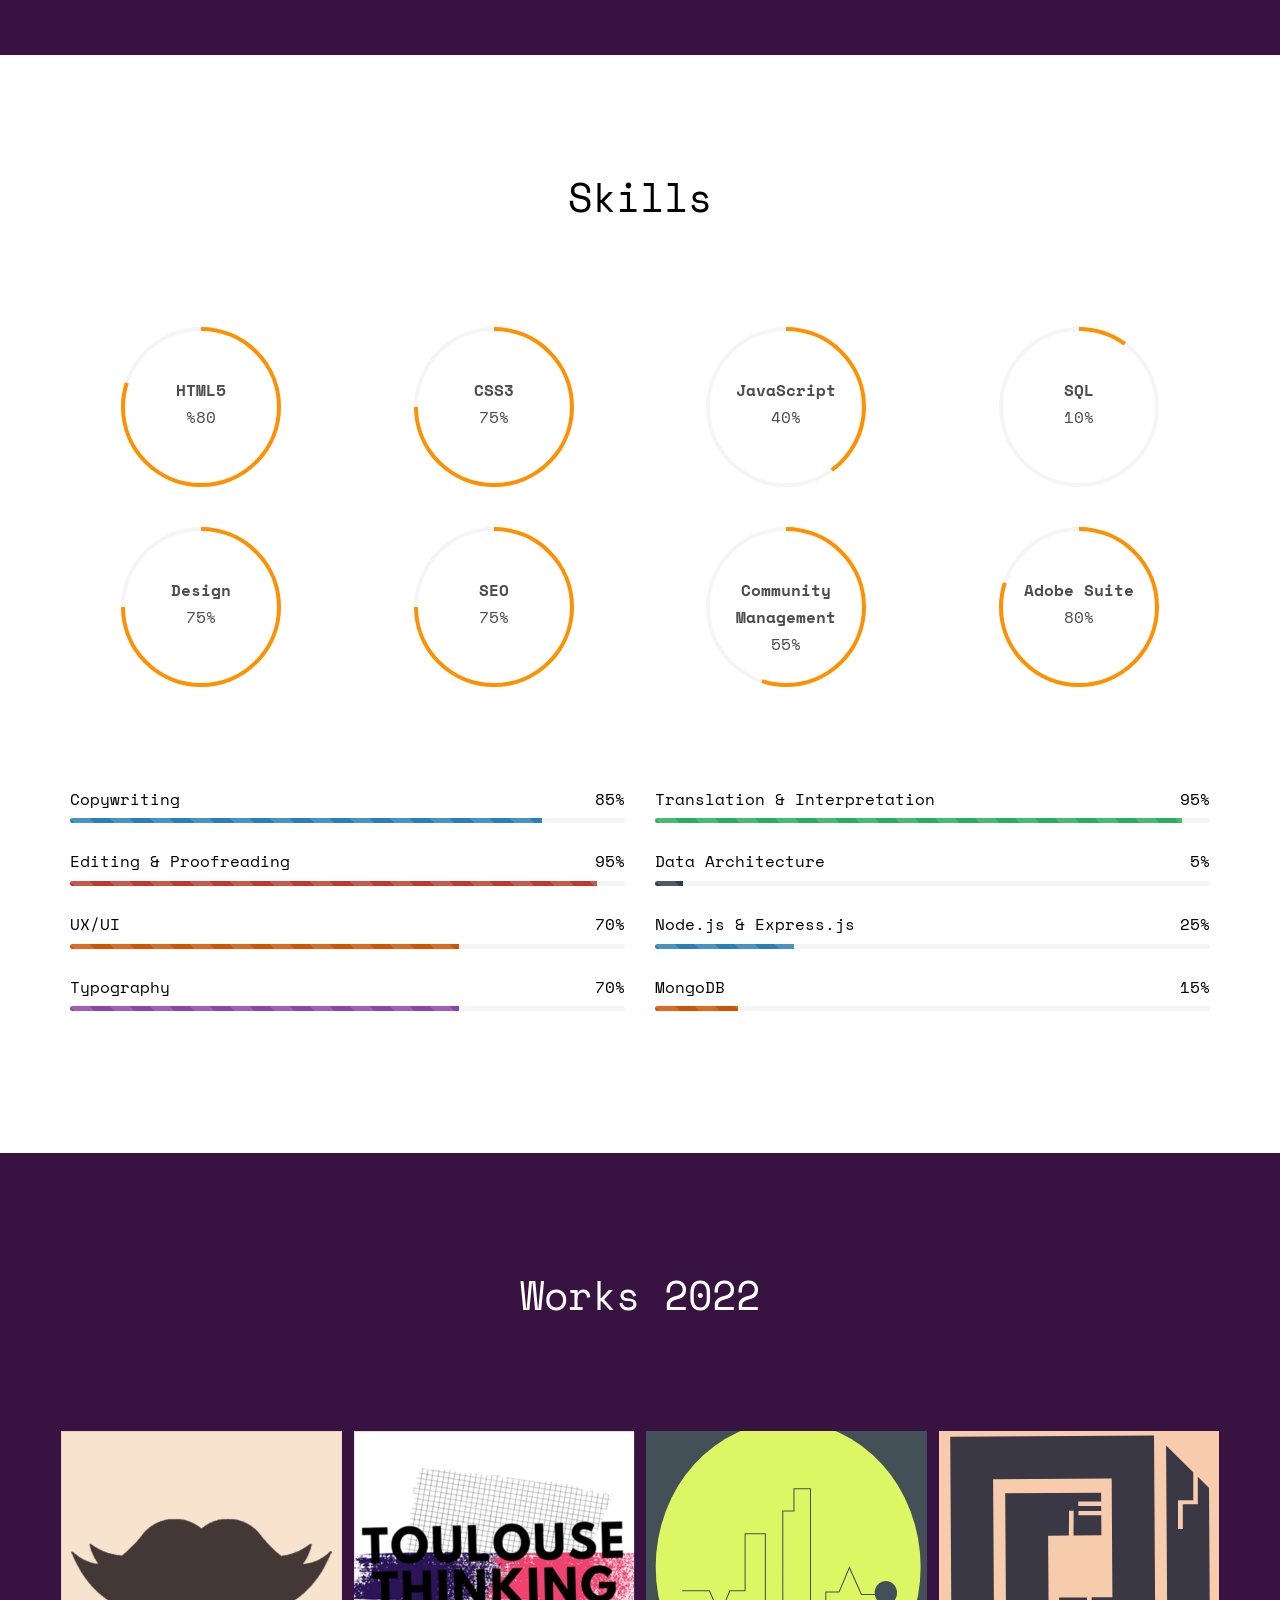
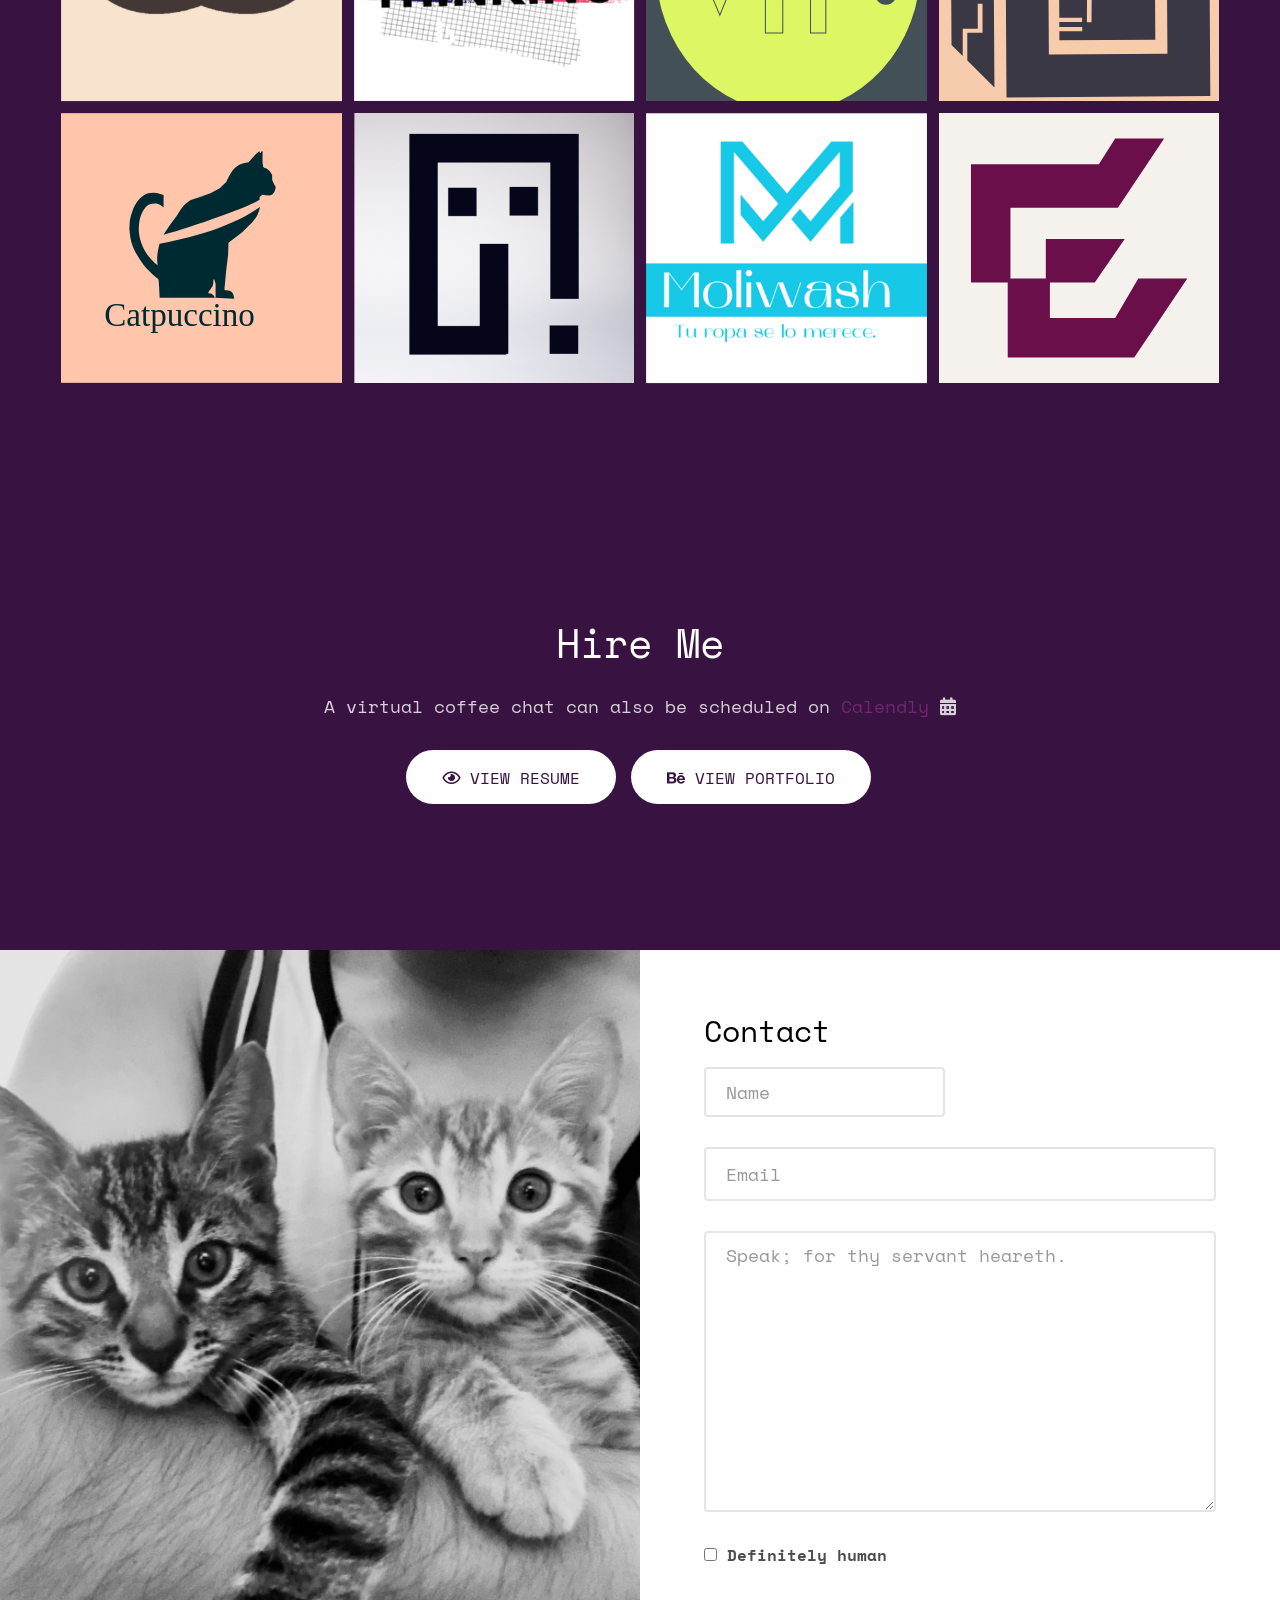
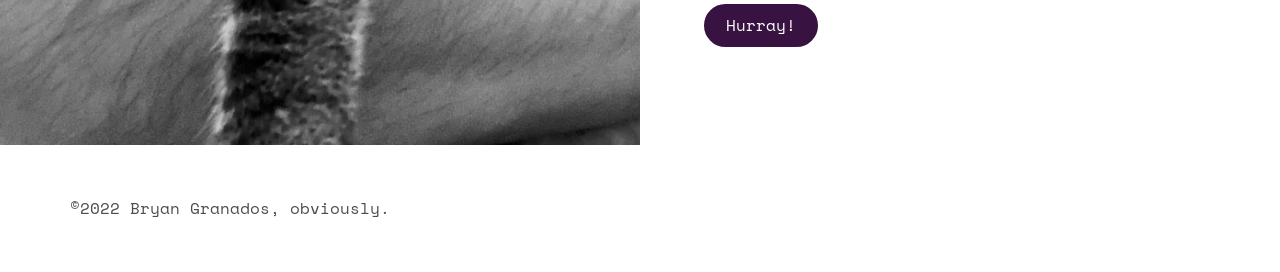
==== commit 038f0bab: "Some indentation fixed." ====
--- a/index.html
+++ b/index.html
@@ -37,7 +37,6 @@
 	<!--[if lt IE 9]>
 	<script src="js/respond.min.js"></script>
 	<![endif]-->
-
 	</head>
 	<body>
 		
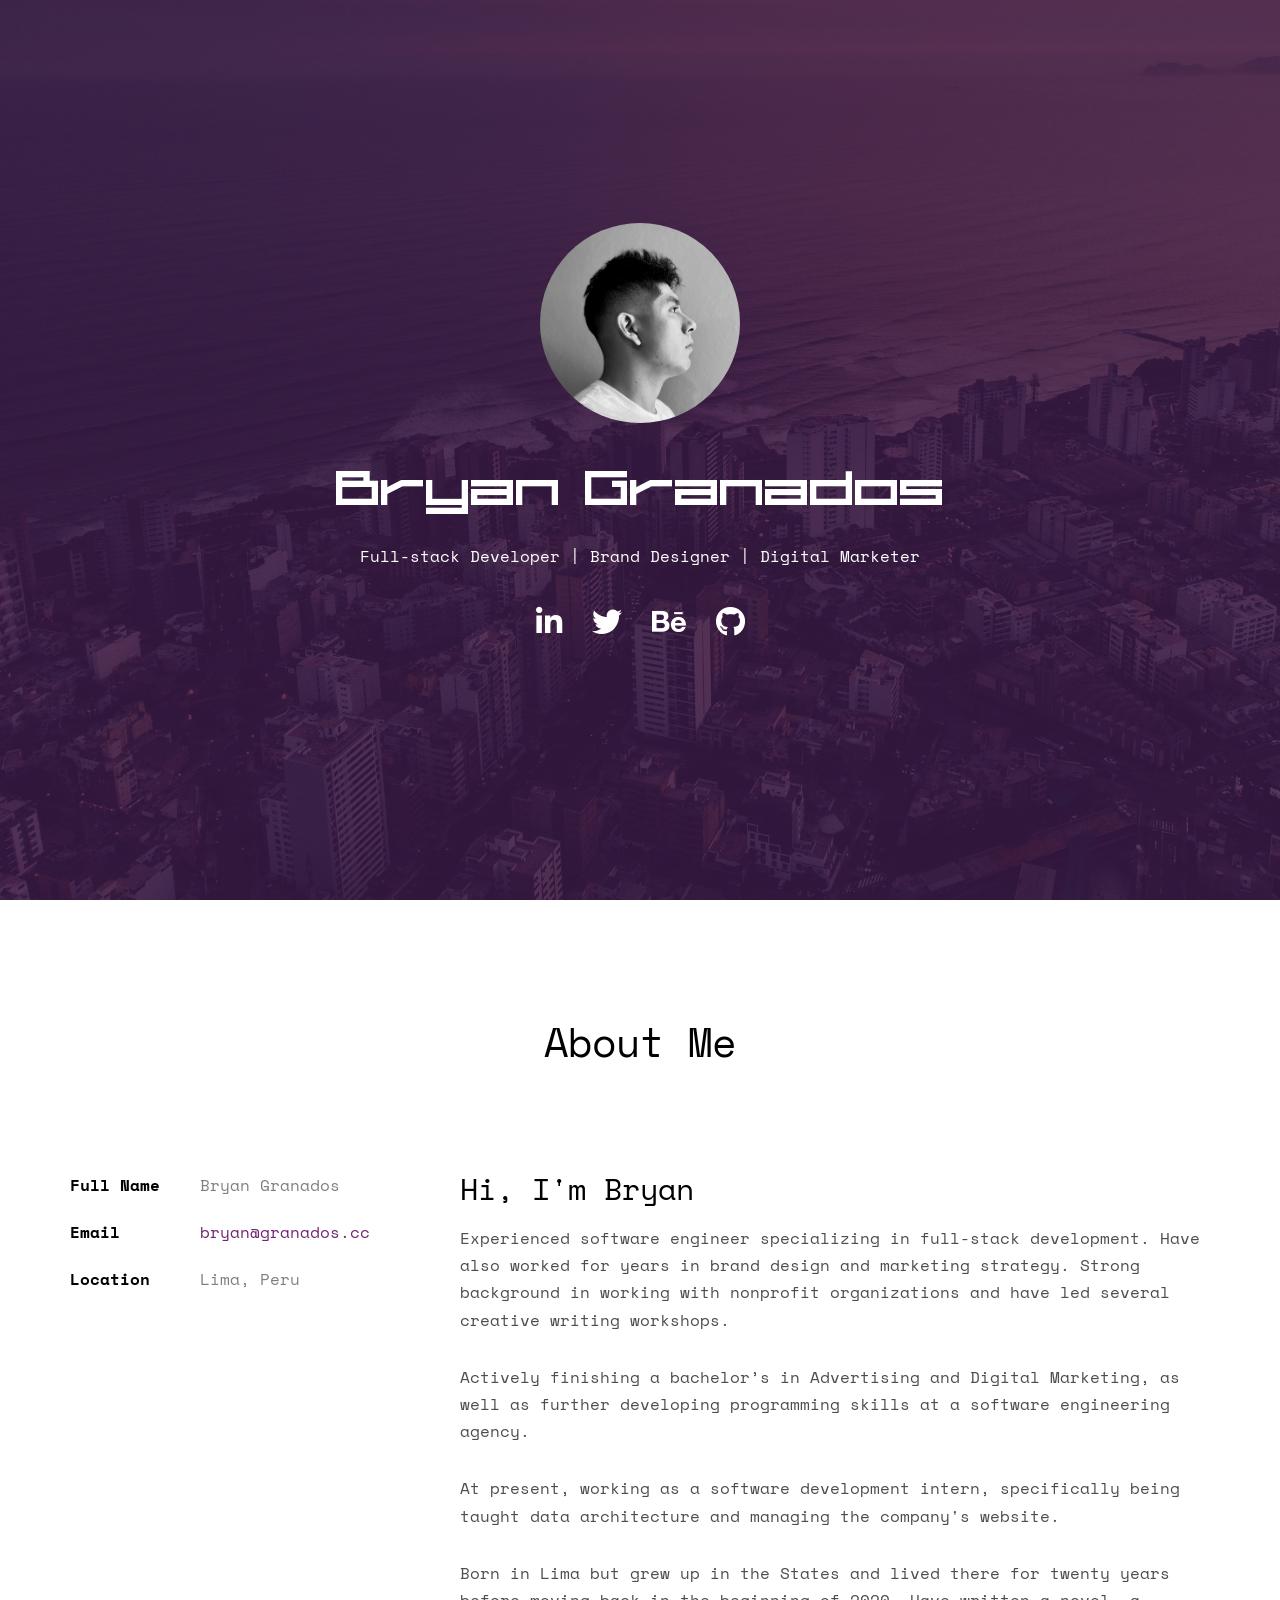
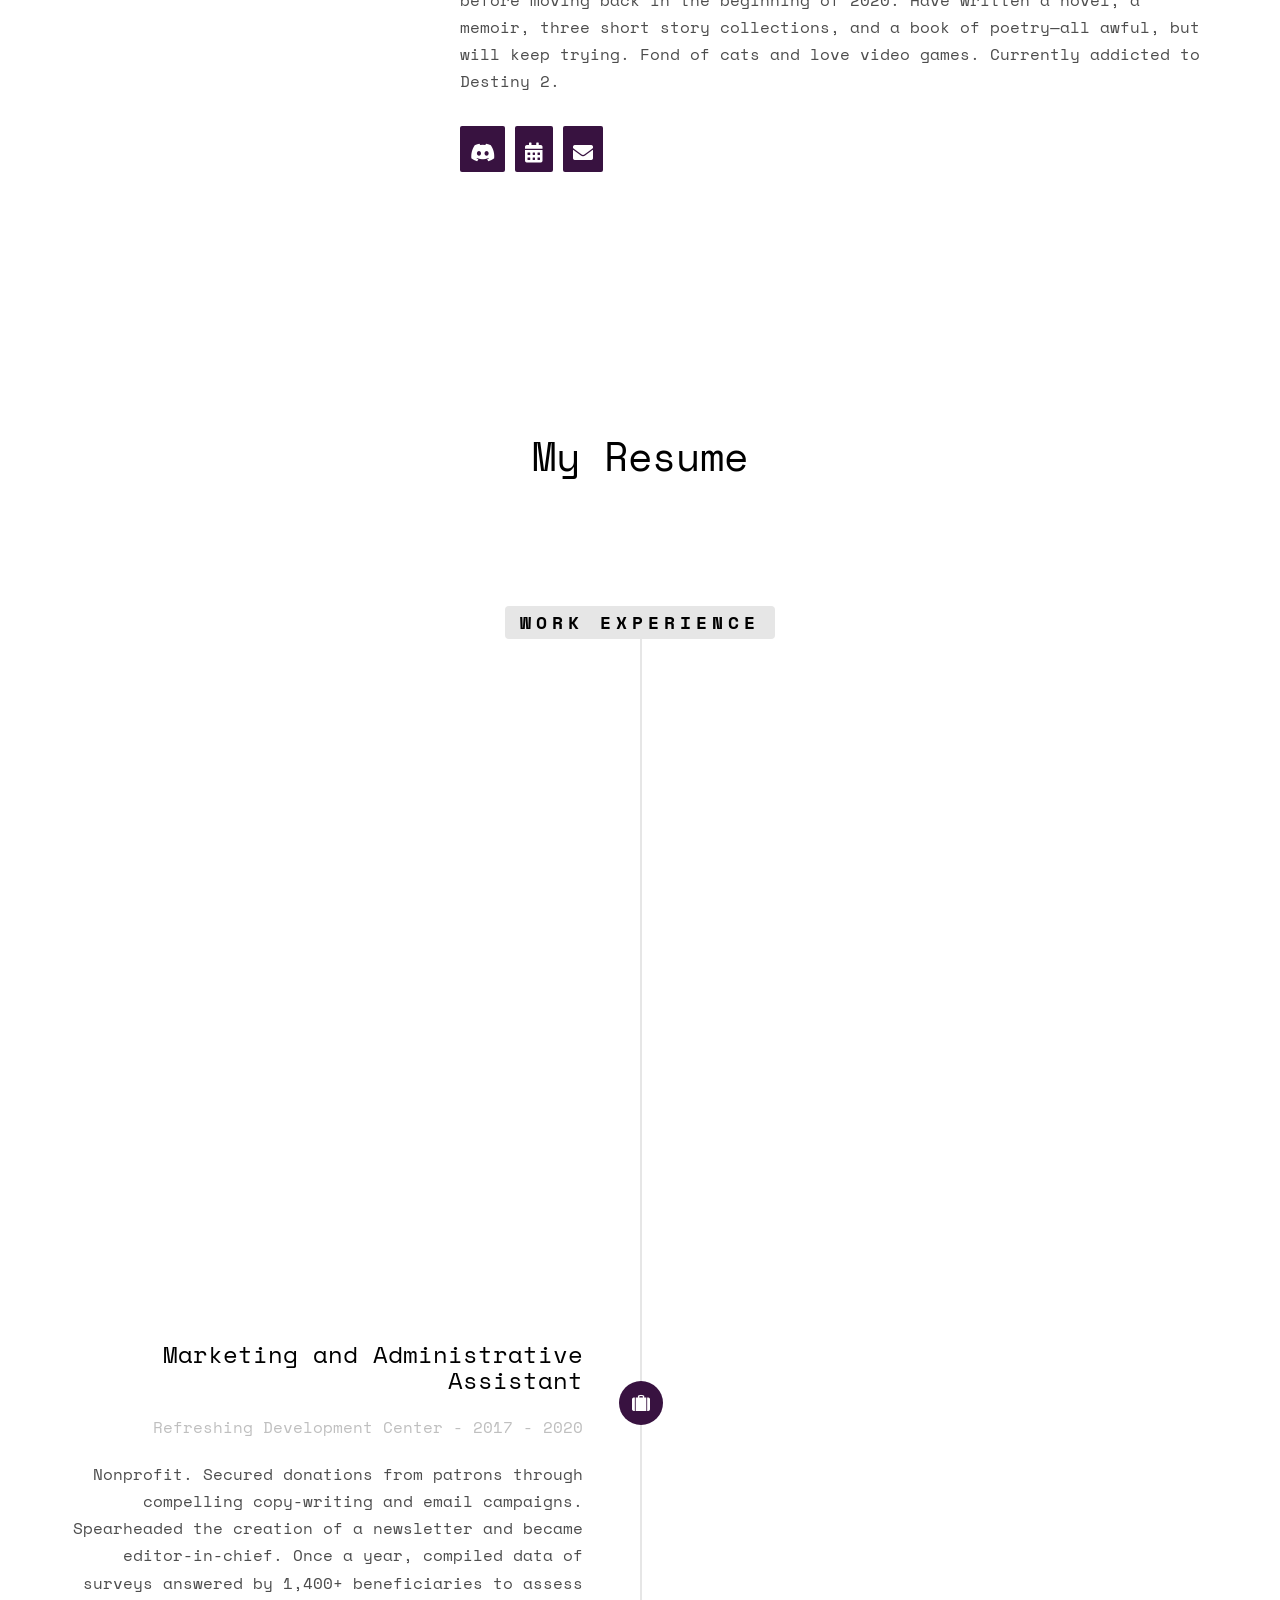
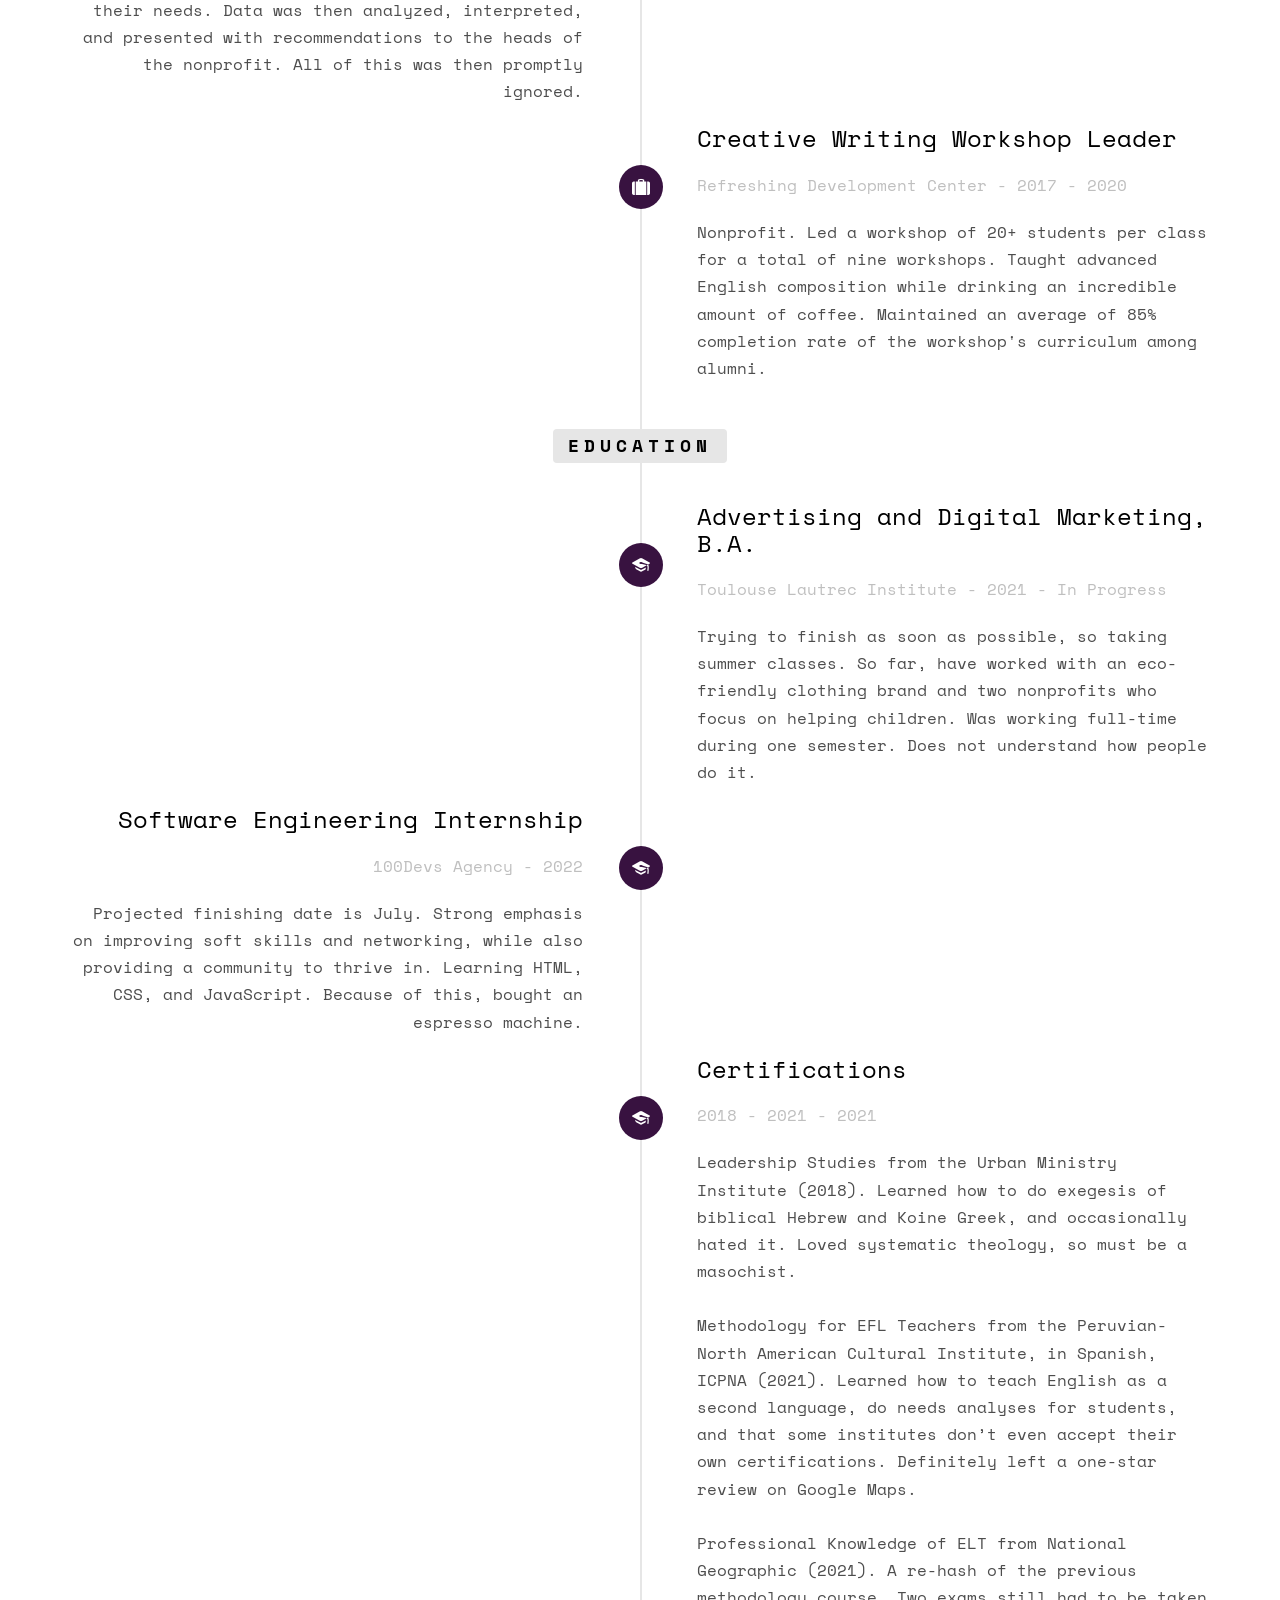
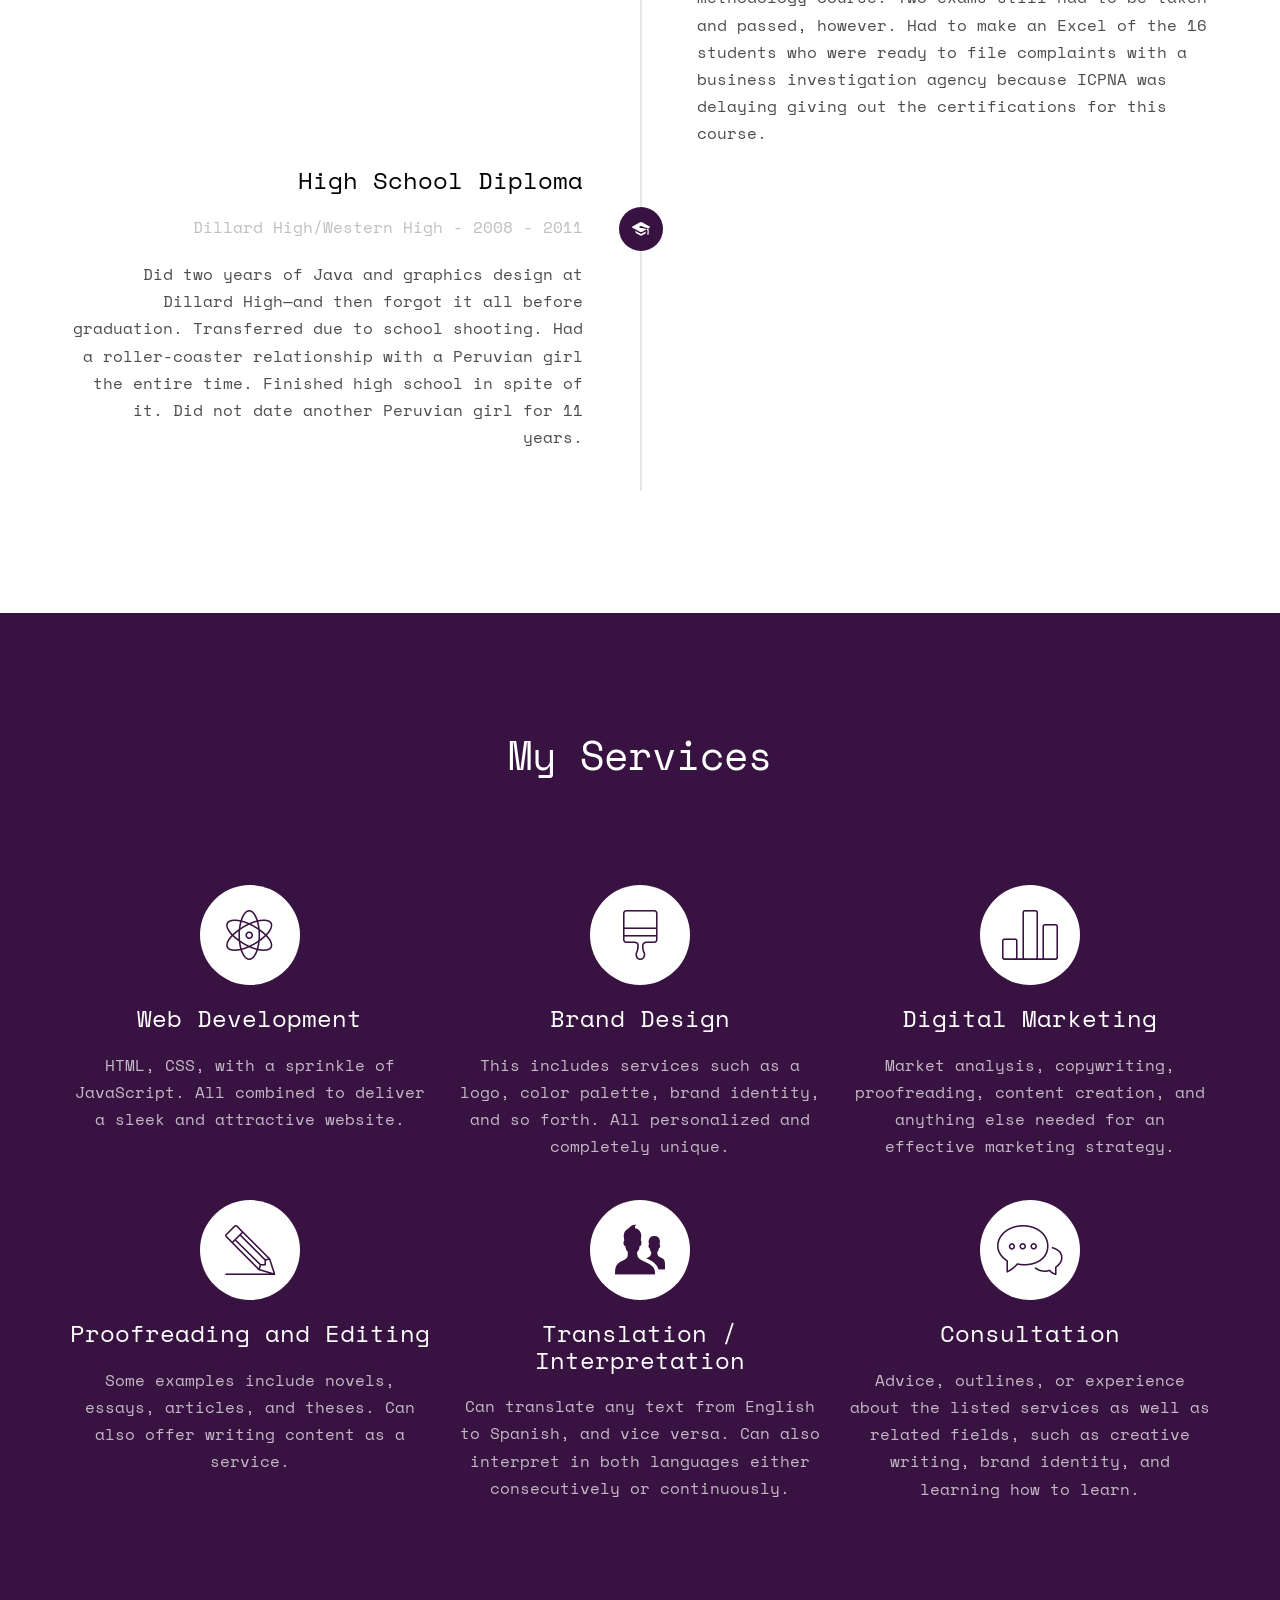
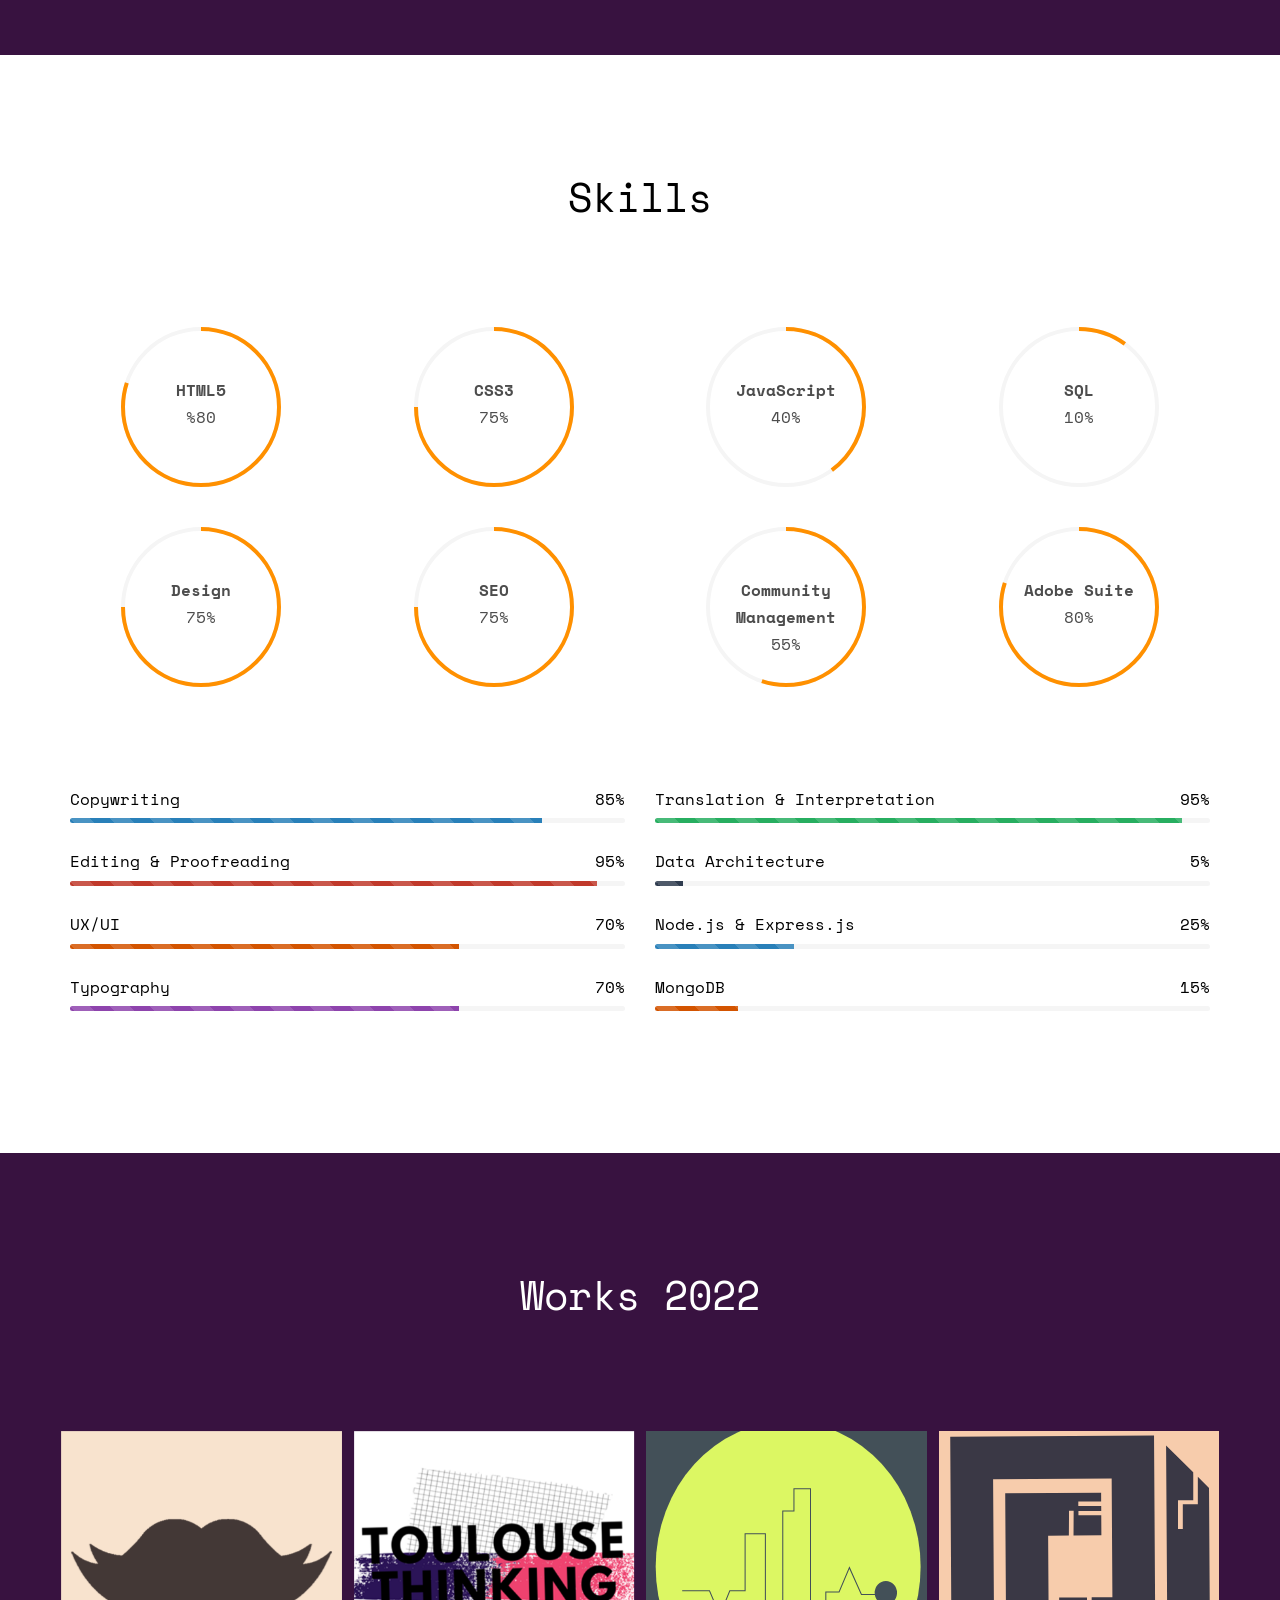
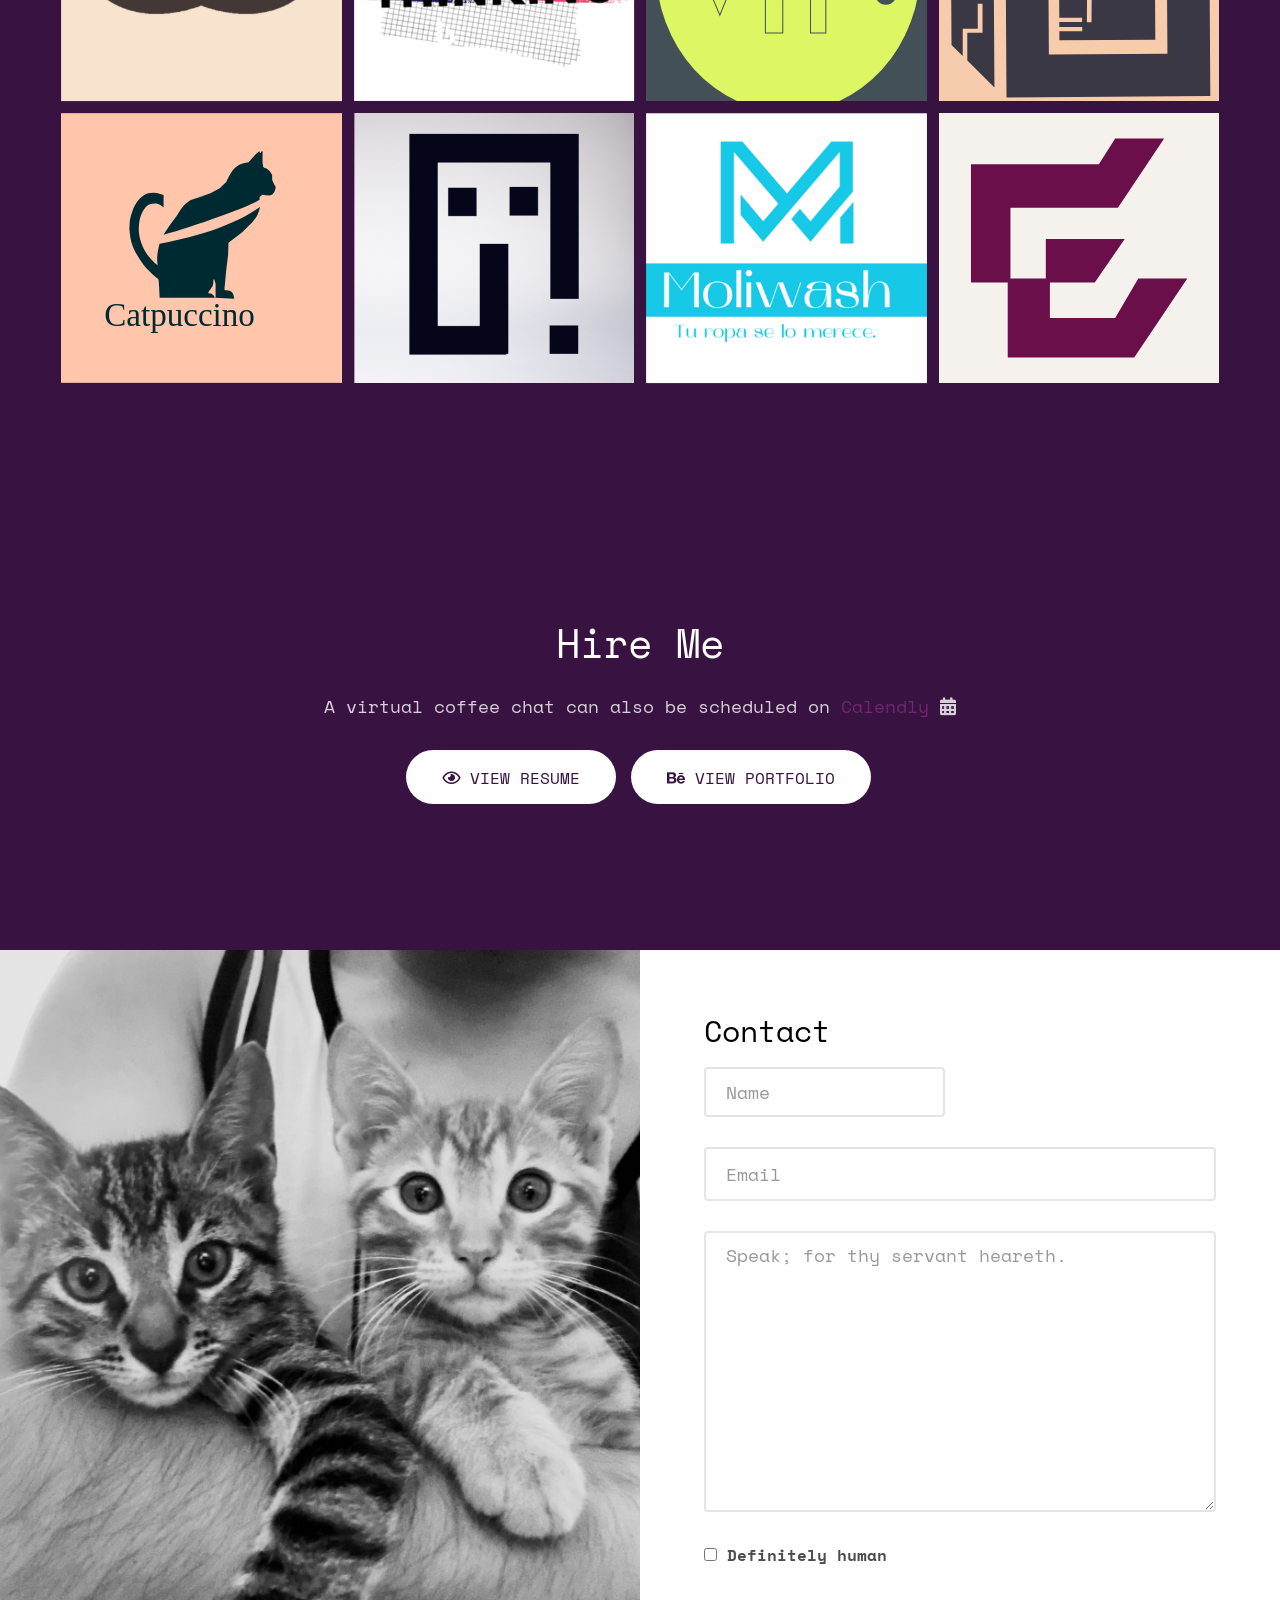
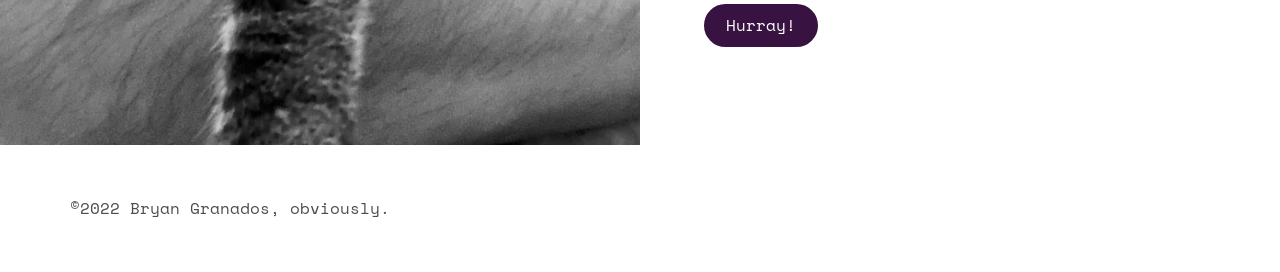
==== commit 59ccad85: "Links edited." ====
--- a/index.html
+++ b/index.html
@@ -1,5 +1,5 @@
 <!DOCTYPE HTML>
-<html lang="en">
+<html lang="en_US">
 	<head>
 	<meta charset="utf-8">
 	<meta http-equiv="X-UA-Compatible" content="IE=edge">
@@ -33,10 +33,6 @@
 	<script src="js/modernizr-2.6.2.min.js"></script>
 	<script async src="https://www.googletagmanager.com/gtag/js?id=G-N76KSJEHMQ"></script>
 	<script>window.dataLayer = window.dataLayer || []; function gtag(){dataLayer.push(arguments);} gtag('js', new Date()); gtag('config', 'G-N76KSJEHMQ');</script>
-	<!-- FOR IE9 below -->
-	<!--[if lt IE 9]>
-	<script src="js/respond.min.js"></script>
-	<![endif]-->
 	</head>
 	<body>
 		
@@ -80,7 +76,7 @@
 					<ul class="info">
 						<li><span class="first-block">Full Name</span><span class="second-block">Bryan Granados</span></li>
 						<li><span class="first-block">Email</span><span class="second-block"><a href="mailto:bryan@granados.cc?subject=Greetings%20Bryan&amp;body=Do%20you%20like%20green%20eggs%20and%20ham%3F">bryan@granados.cc</a></span></li>
-						<li><span class="first-block">Studio Website</span><span class="second-block"><a href="#">www.hyperionstud.io</a></span></li>
+						<!-- <li><span class="first-block">Studio Website</span><span class="second-block"><a href="#">https://hyperionstud.io/</a></span></li> -->
 						<li><span class="first-block">Location</span><span class="second-block">Lima, Peru</span></li>
 					</ul>
 				</div>
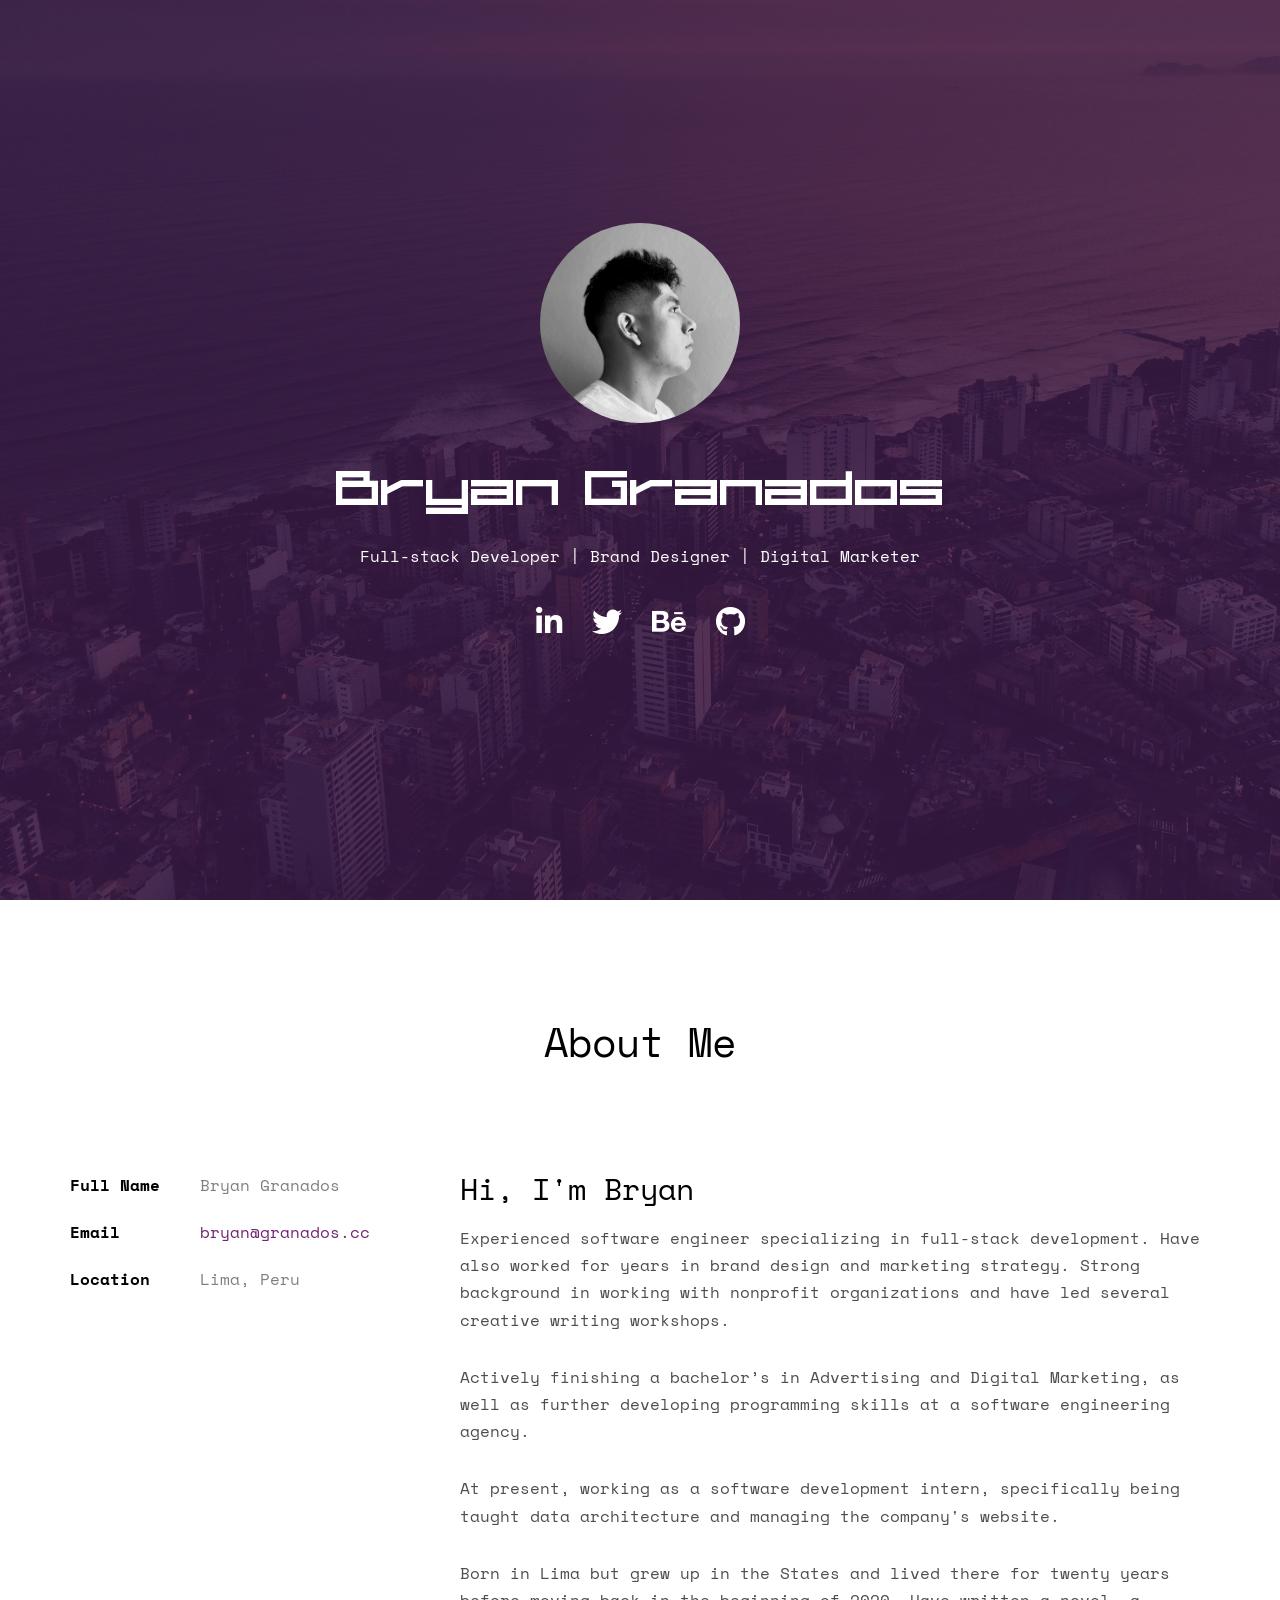
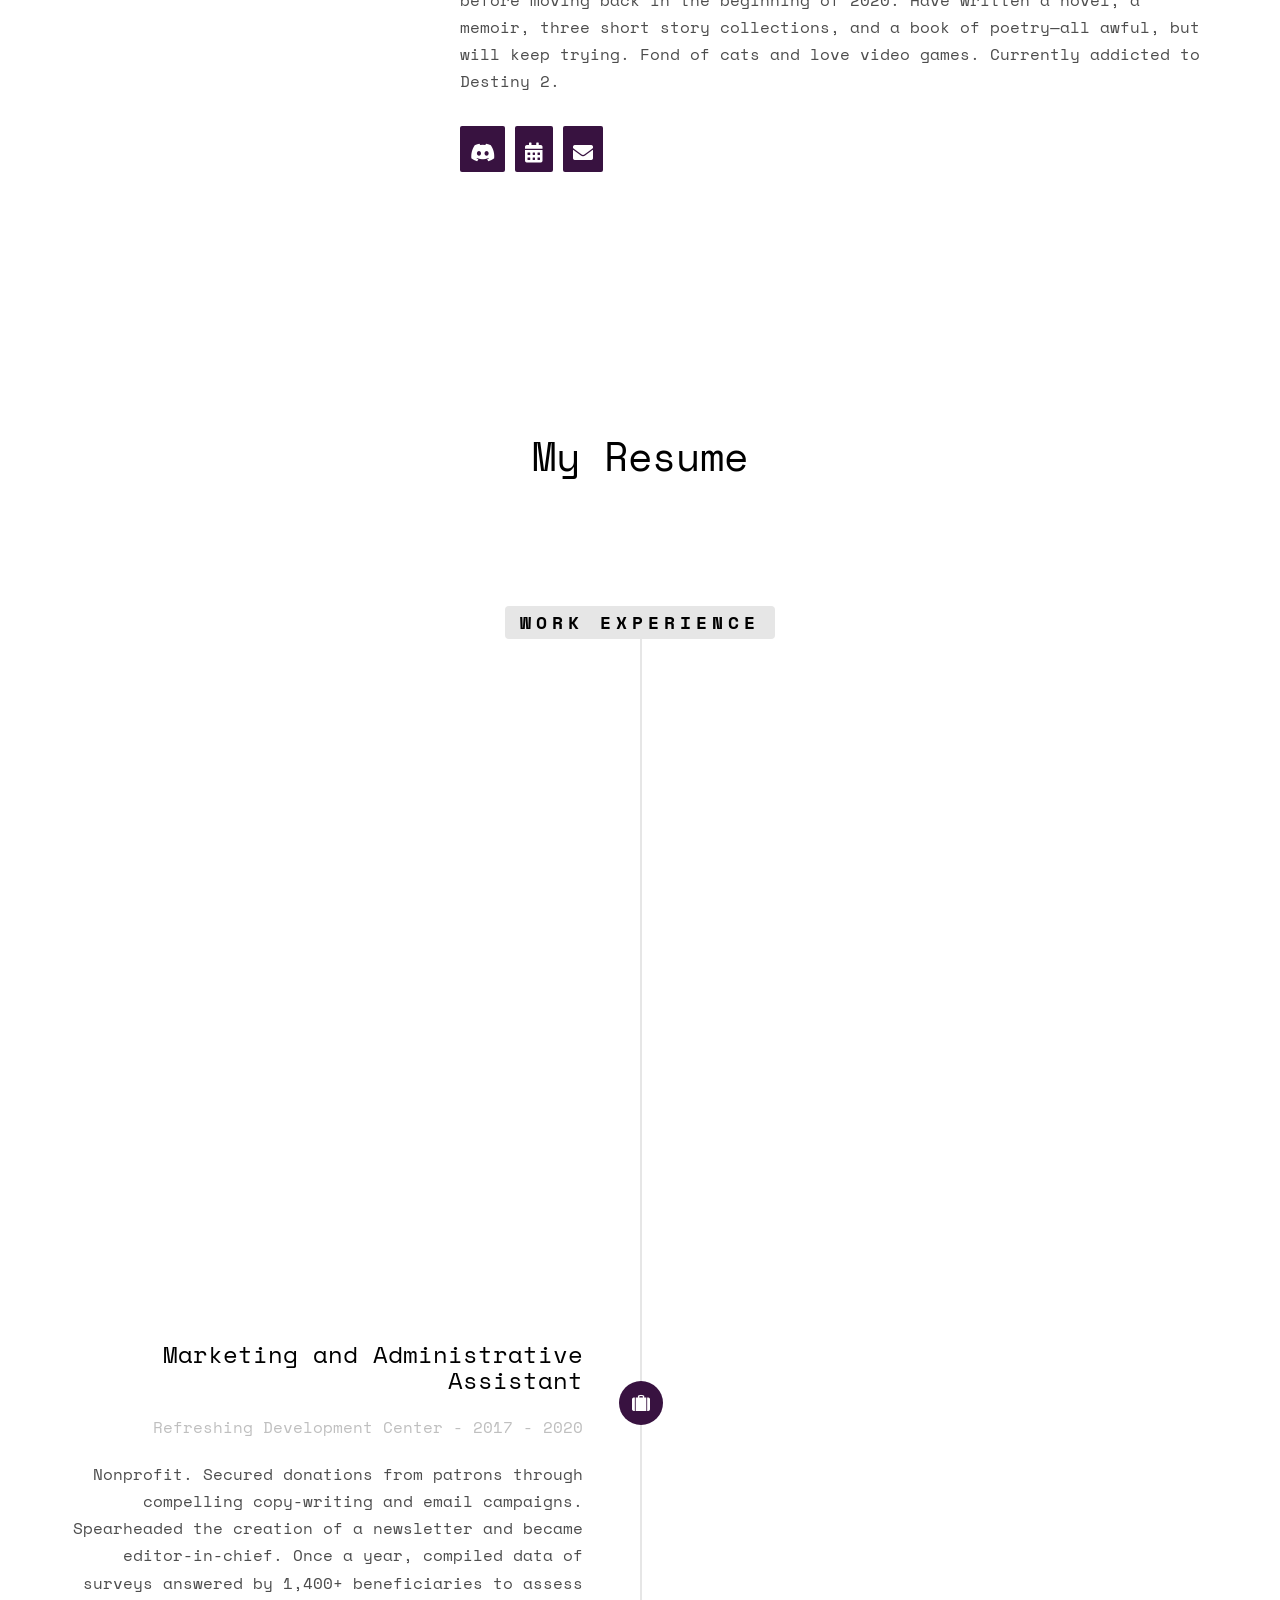
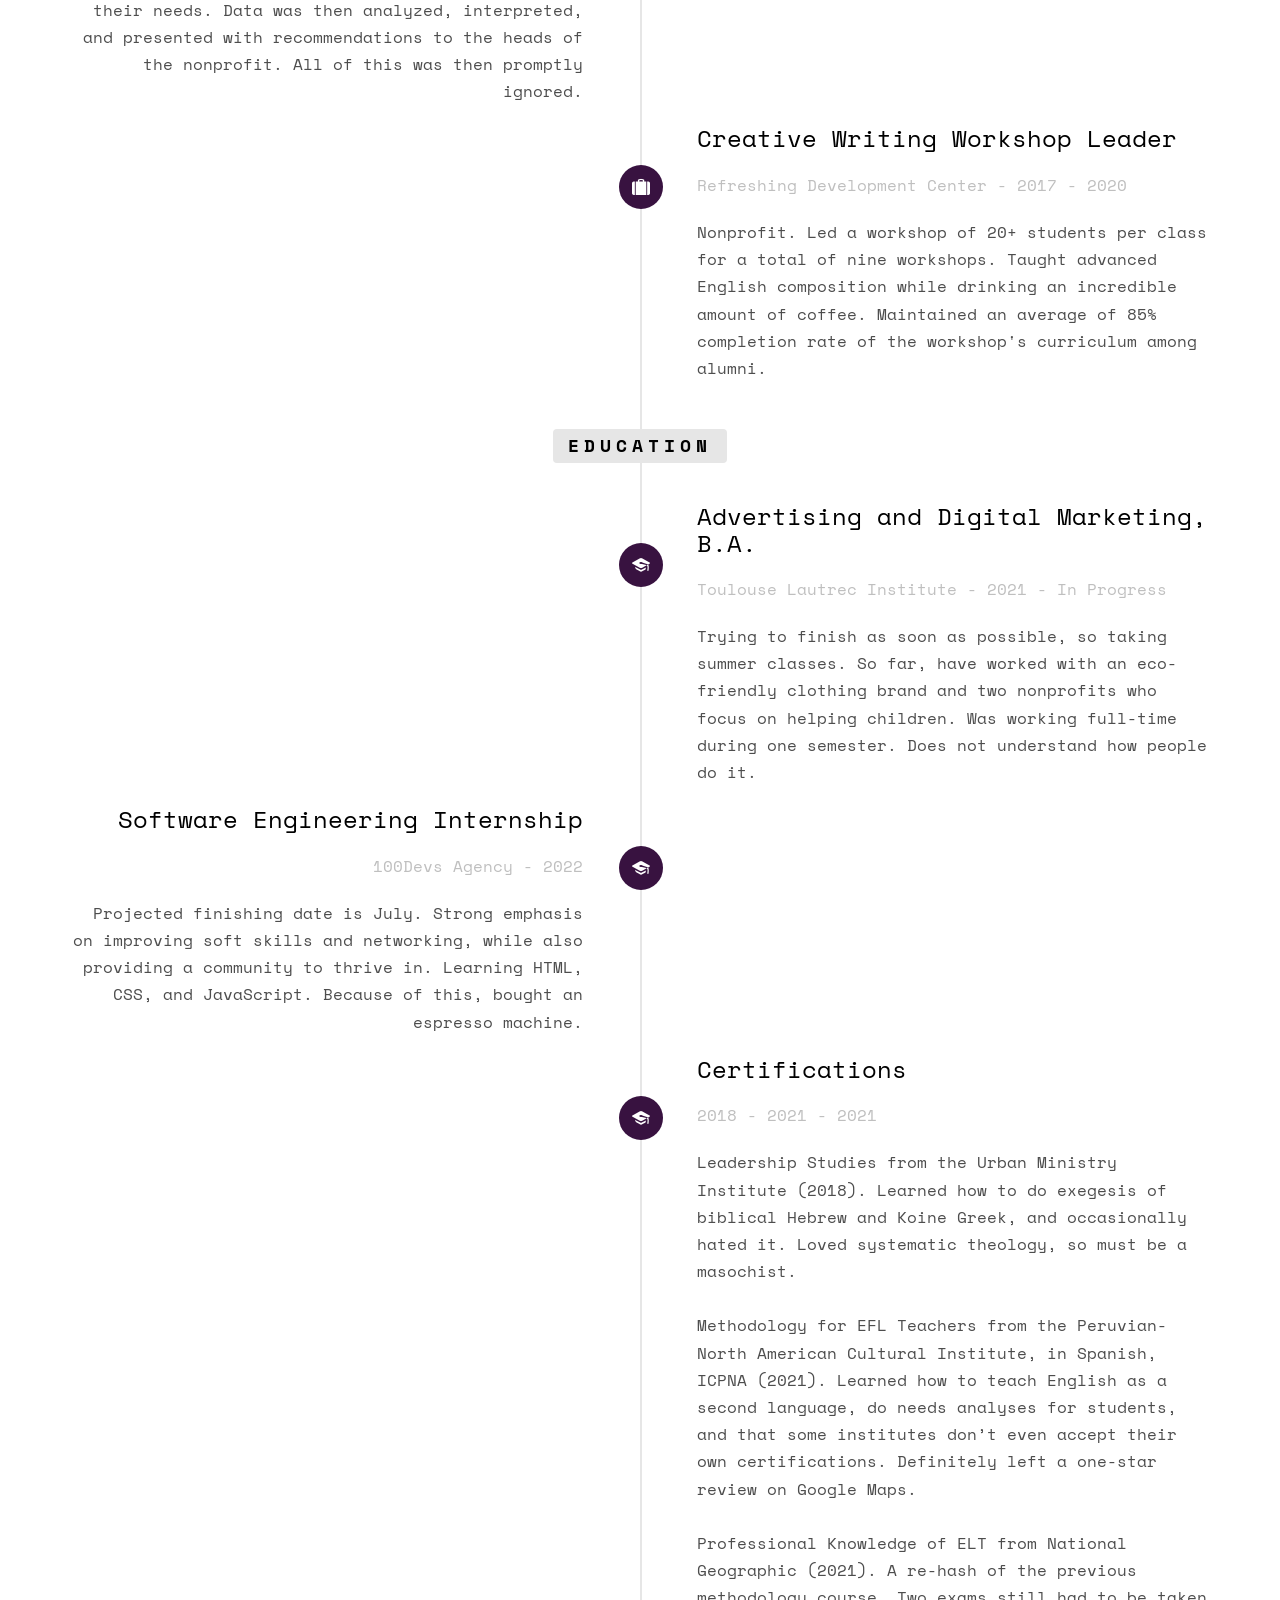
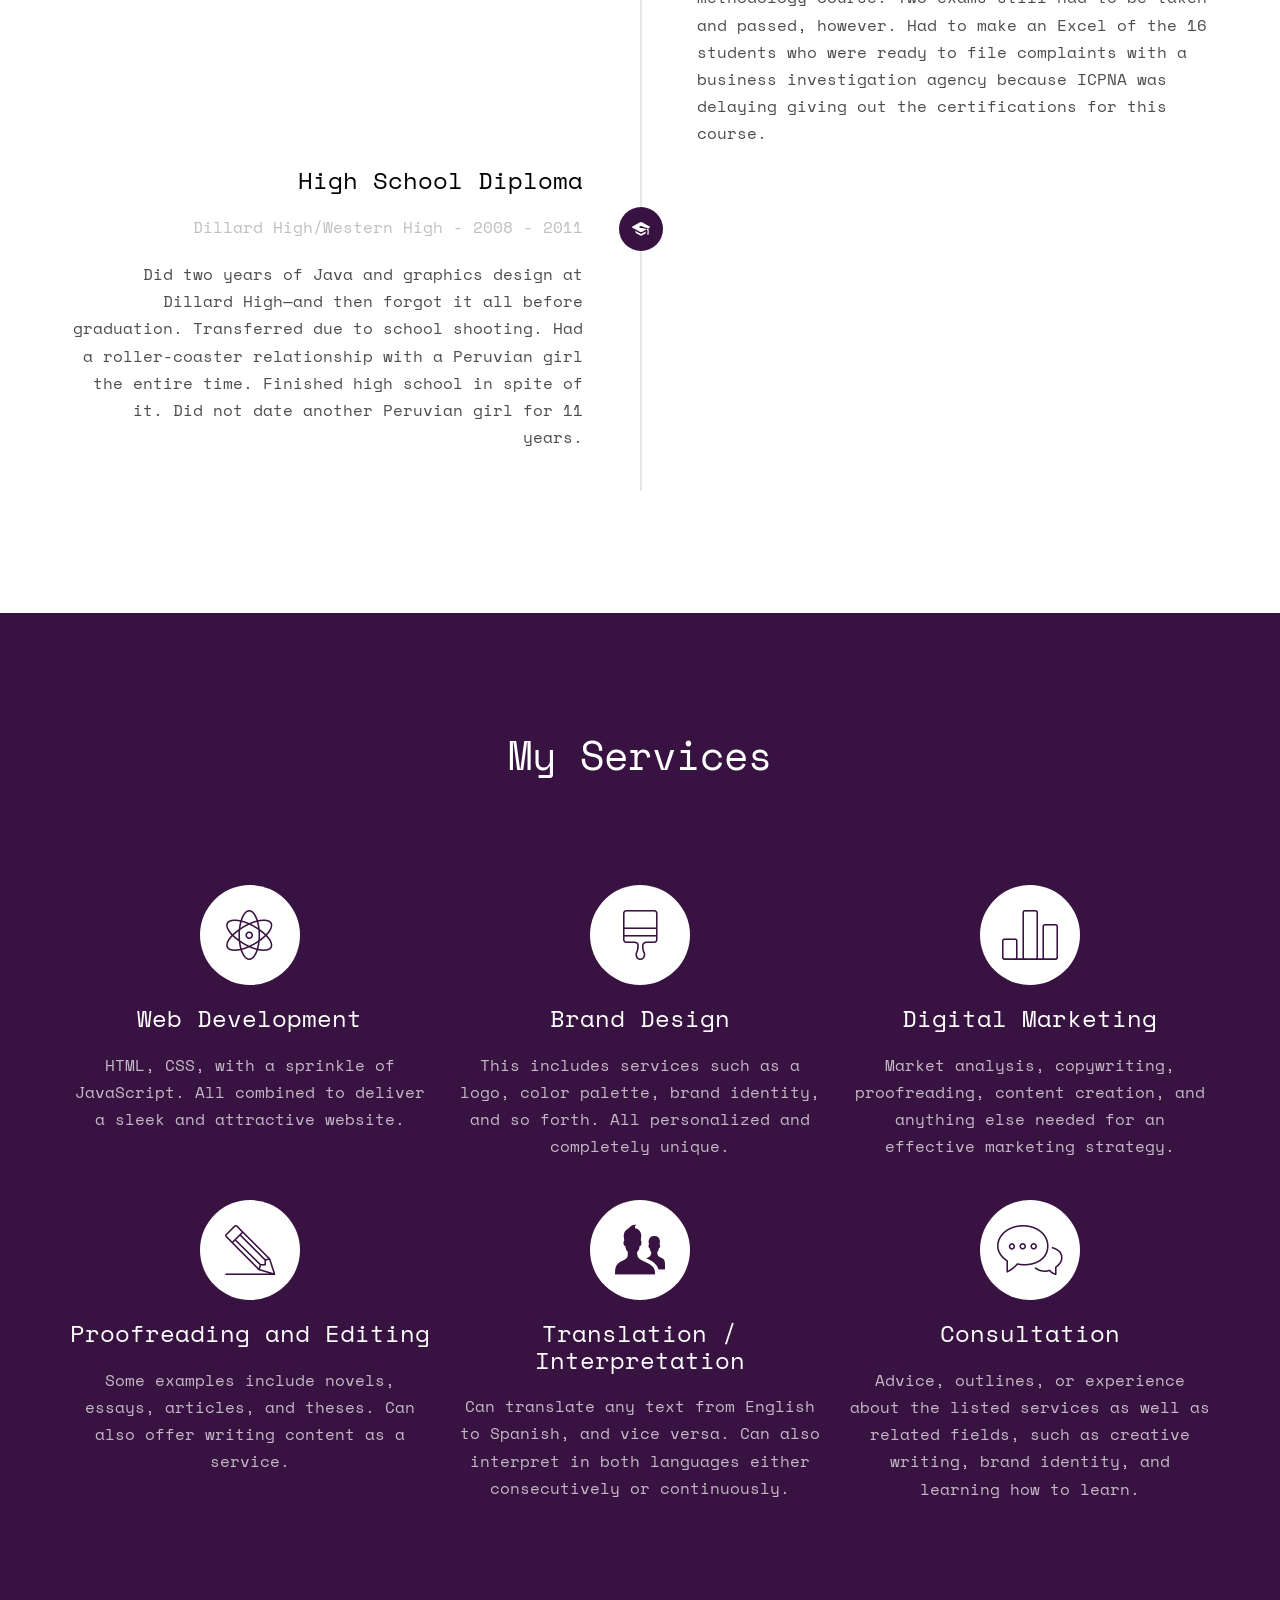
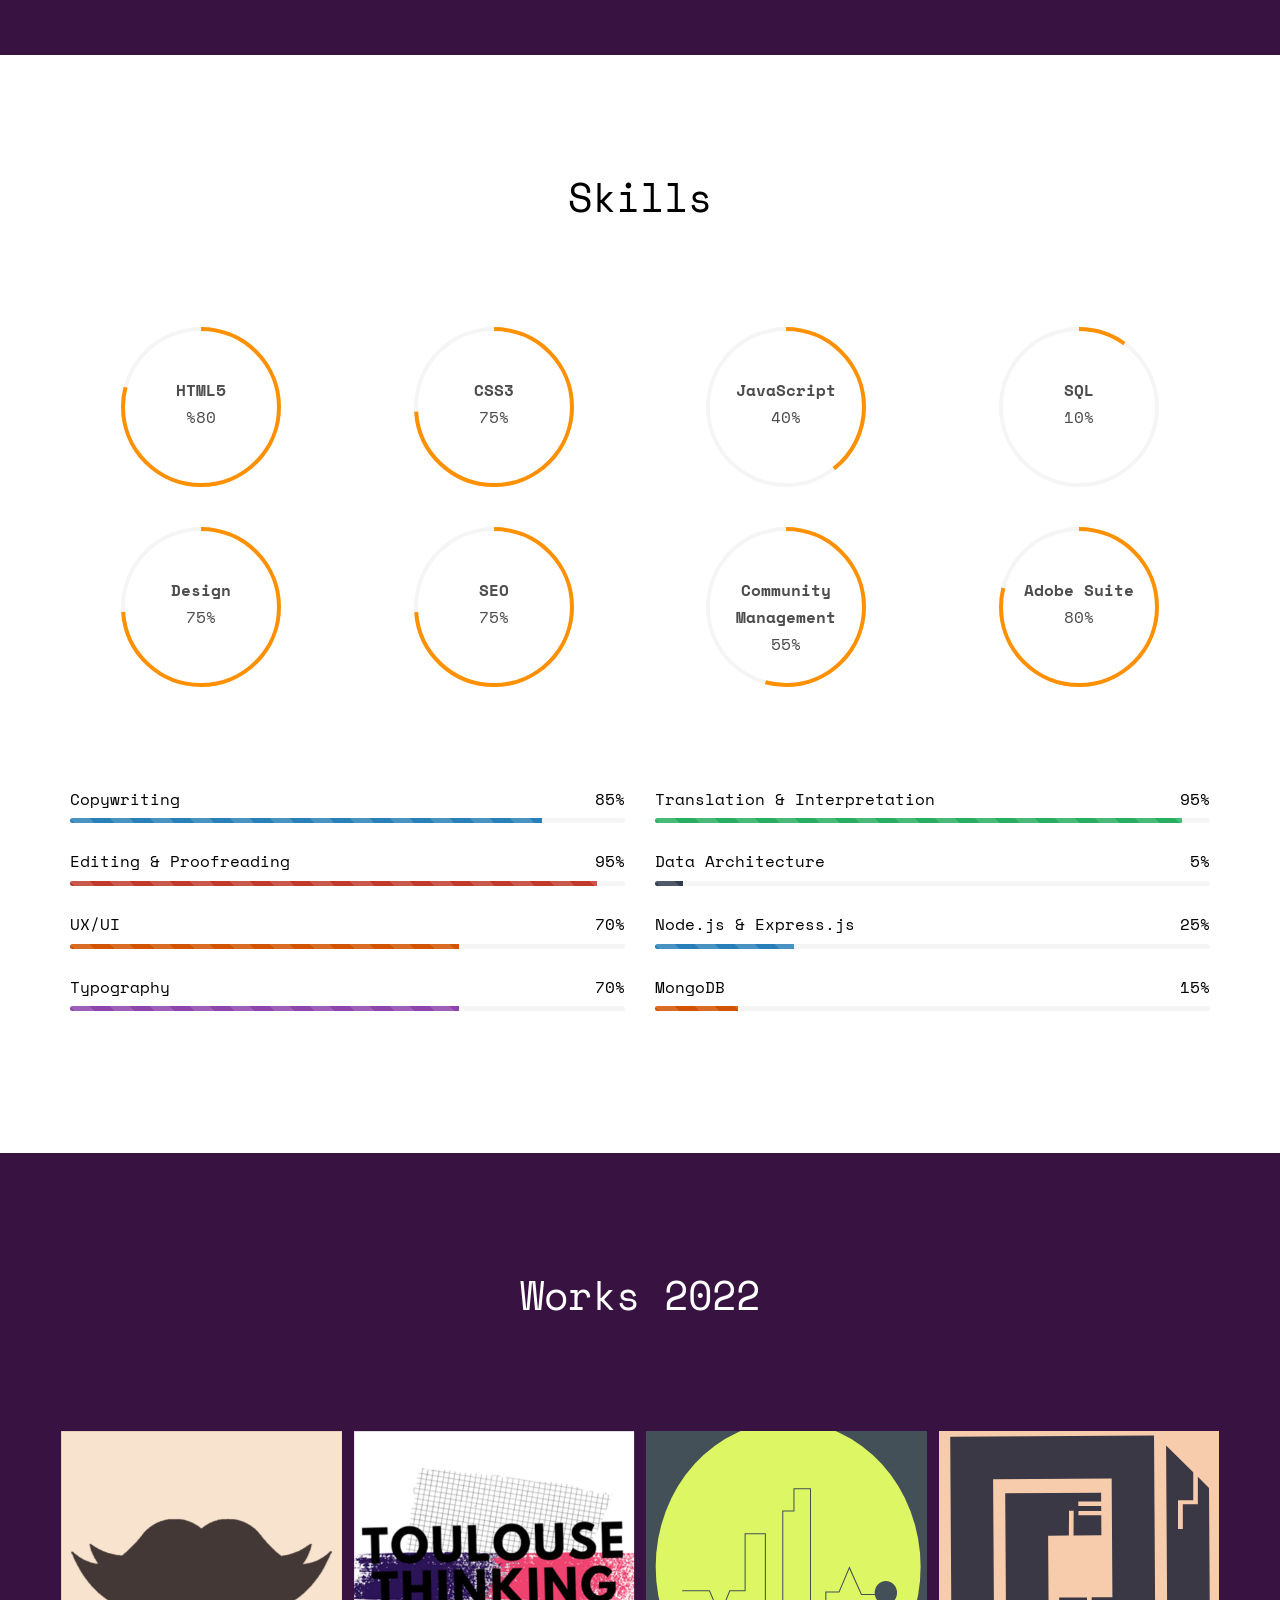
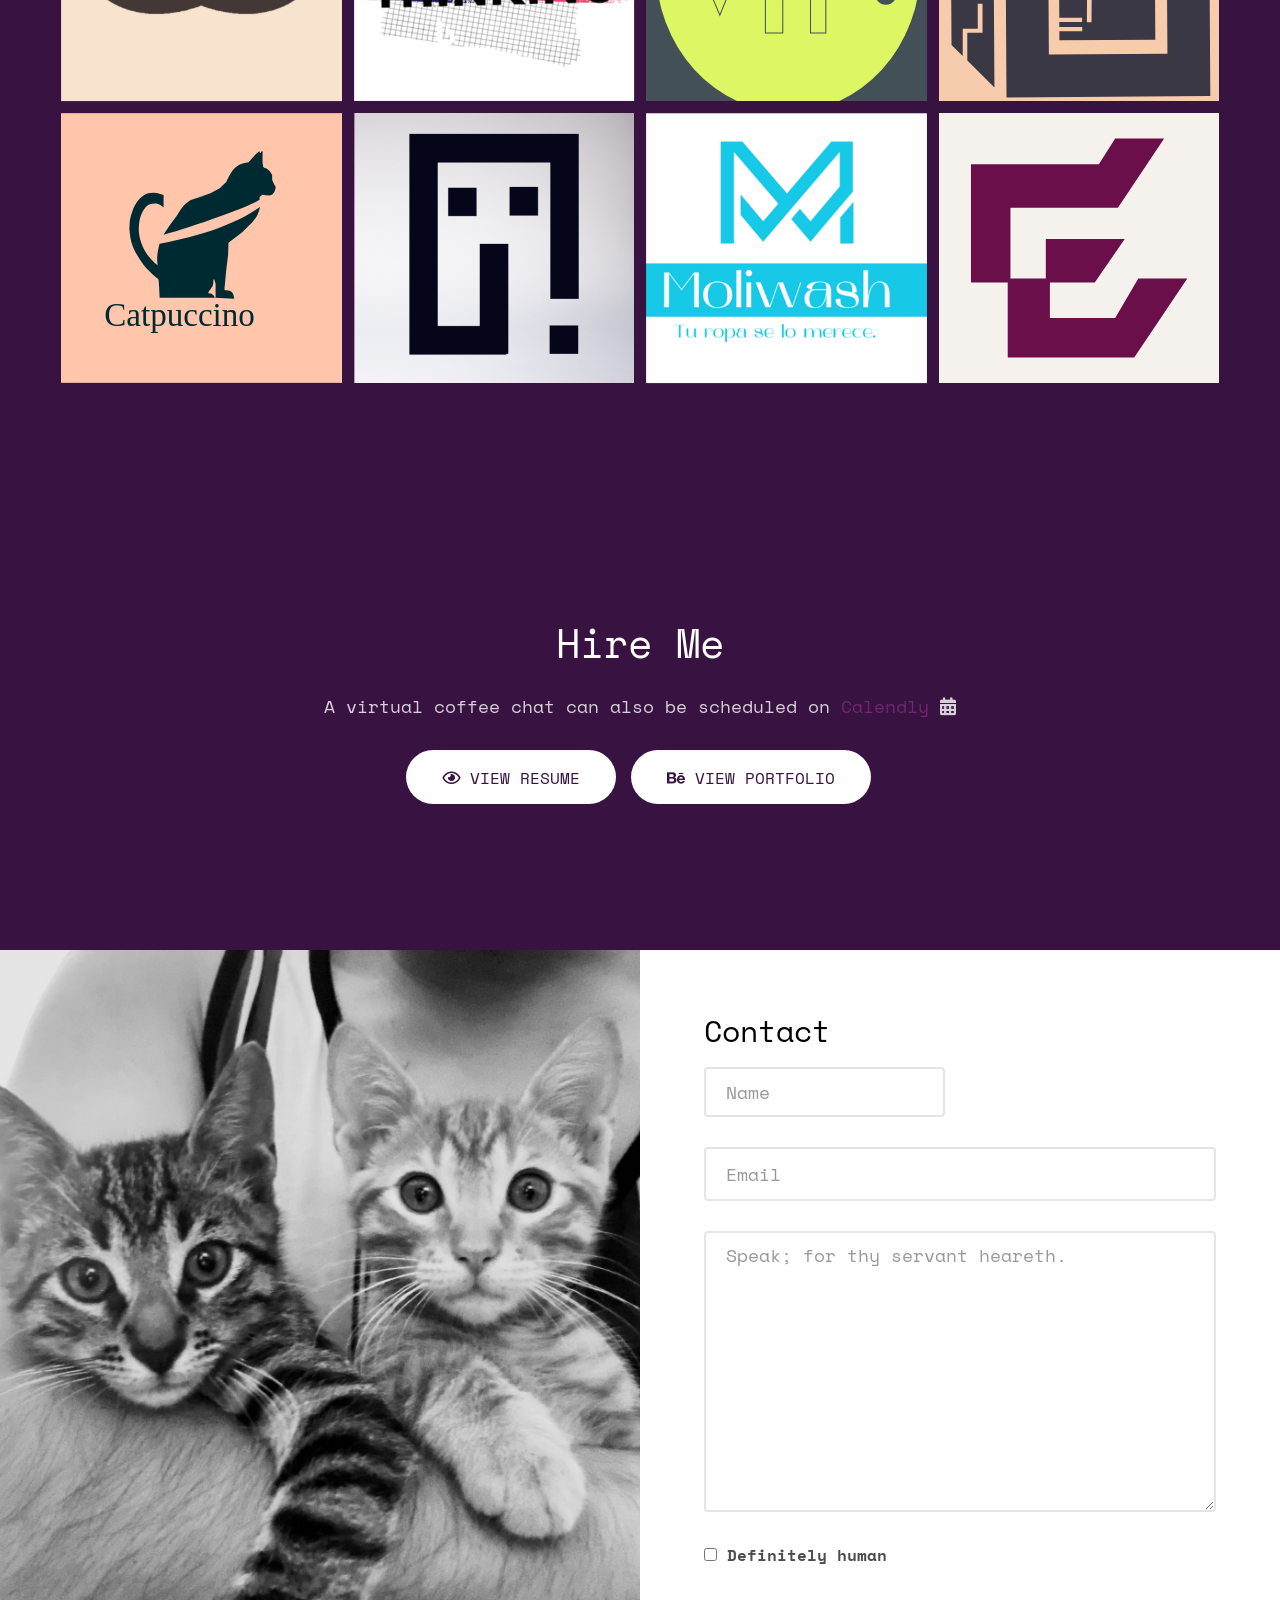
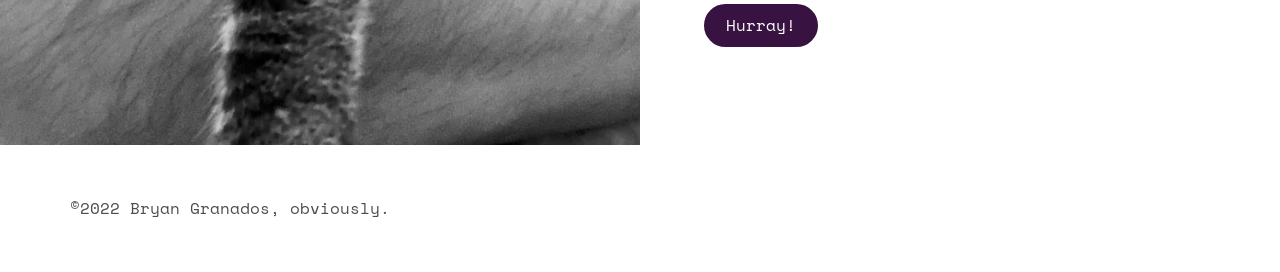
==== commit 4a5e55cd: "College repo commented out temporarily." ====
--- a/index.html
+++ b/index.html
@@ -76,6 +76,7 @@
 					<ul class="info">
 						<li><span class="first-block">Full Name</span><span class="second-block">Bryan Granados</span></li>
 						<li><span class="first-block">Email</span><span class="second-block"><a href="mailto:bryan@granados.cc?subject=Greetings%20Bryan&amp;body=Do%20you%20like%20green%20eggs%20and%20ham%3F">bryan@granados.cc</a></span></li>
+						<!-- <li><span class="first-block">College Repository</span><span class="second-block"><a href="https://toulousethinking.info/">Toulouse Thinking</a></span></li> -->
 						<!-- <li><span class="first-block">Studio Website</span><span class="second-block"><a href="#">https://hyperionstud.io/</a></span></li> -->
 						<li><span class="first-block">Location</span><span class="second-block">Lima, Peru</span></li>
 					</ul>
